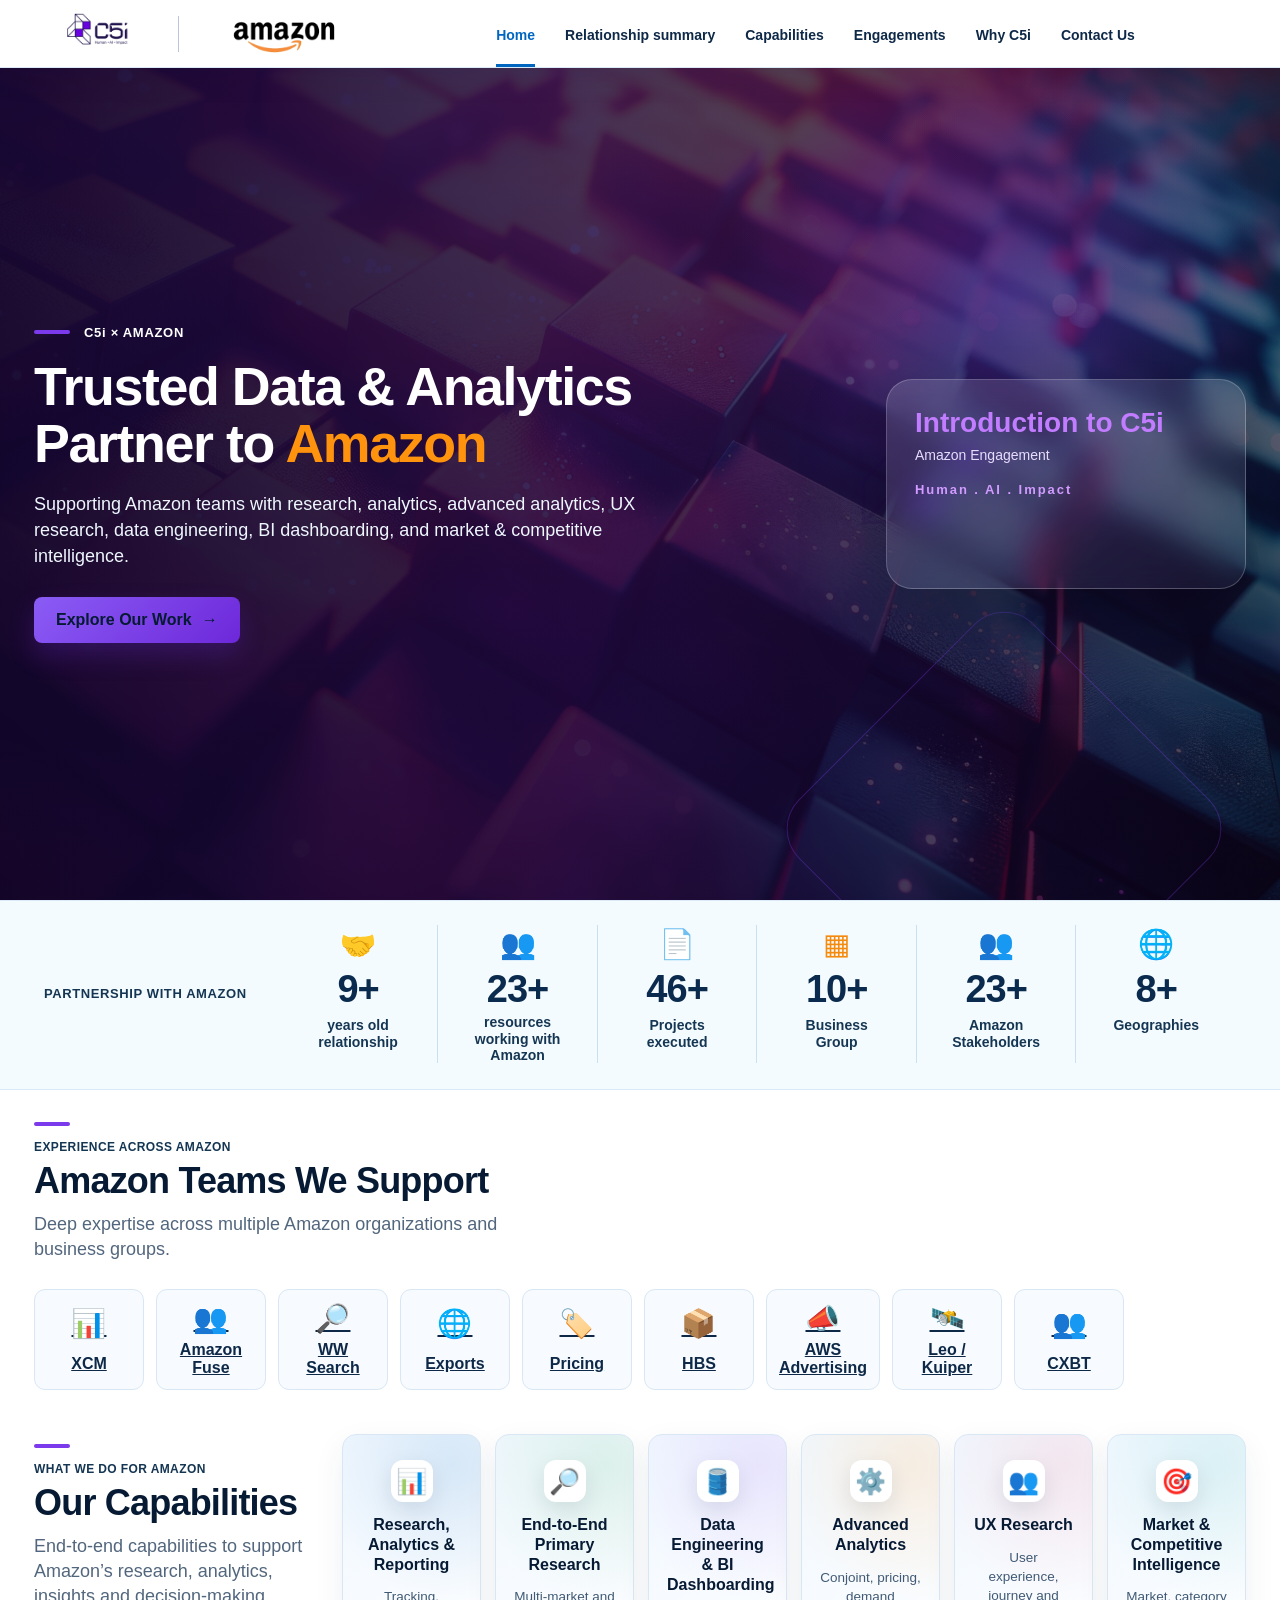
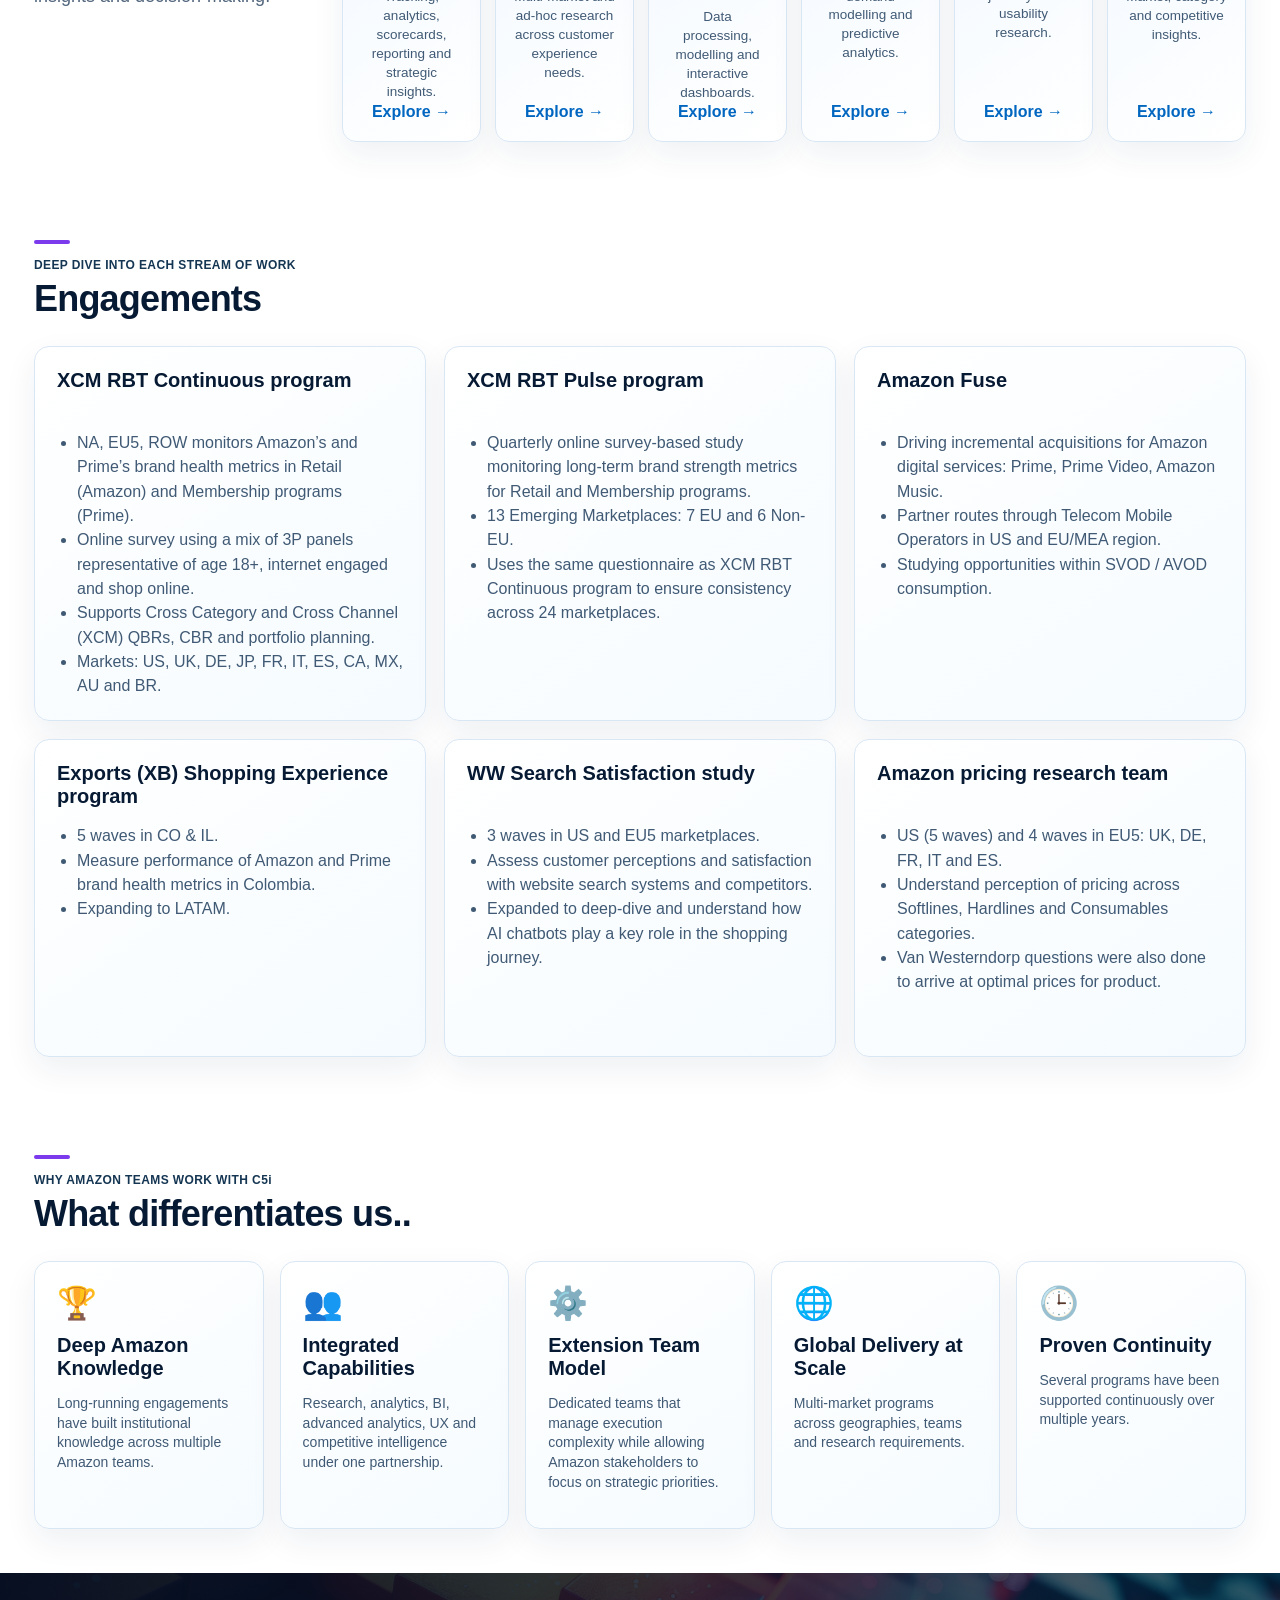
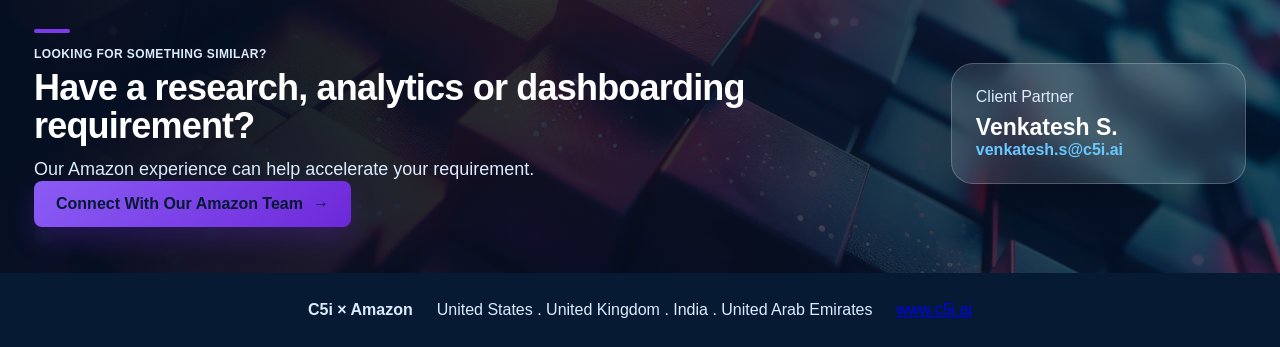
==== index.html @ ebe01a15 "Add files via upload" ====
<!DOCTYPE html>
<html lang="en">
<head>
  <meta charset="UTF-8" />
  <meta name="viewport" content="width=device-width, initial-scale=1.0" />
  <title>C5i × Amazon | Trusted Data & Analytics Partner</title>
  <link rel="stylesheet" href="styles.css" />
</head>
<body>
  <div class="topbar" id="topbar">
    <a class="brand" href="#home" aria-label="C5i Amazon Home">
      <span class="c5i-brand-mark"><img src="assets/c5i-logo-exact.png" alt="C5i" /></span>
      <span class="divider"></span>
      <span class="amazon-brand-mark"><img src="assets/amazon-logo-exact.png" alt="amazon" /></span>
    </a>
    <nav class="nav">
      <a href="#home">Home</a>
      <a href="#relationship">Relationship summary</a>
      <a href="#capabilities">Capabilities</a>
      <a href="#programs">Engagements</a>
      <a href="#differentiators">Why C5i</a>
      <a href="#cta">Contact Us</a>
    </nav>
  </div>

  <main>
    <section class="hero section" id="home">
      <div class="hero-bg"></div>
      <div class="hero-content reveal">
        <div class="eyebrow"><span></span>C5i × AMAZON</div>
        <h1>Trusted Data & Analytics Partner to <em>Amazon</em></h1>
        <p>Supporting Amazon teams with research, analytics, advanced analytics, UX research, data engineering, BI dashboarding, and market & competitive intelligence.</p>
        <div class="hero-actions">
          <a href="#relationship" class="primary-btn">Explore Our Work <b>→</b></a>
          
        </div>
      </div>
      <div class="hero-card reveal delay-1">
        <p>Human . AI . Impact</p>
        <h3>Introduction to C5i</h3>
        <small>Amazon Engagement</small>
      </div>
    </section>

    <section class="metric-strip" id="relationship">
      <div class="metric-label">
        <p>PARTNERSHIP WITH AMAZON</p>
      </div>
      <div class="metric-grid">
        <article><div class="icon">🤝</div><strong data-count="9">0</strong><span>years old relationship</span></article>
        <article><div class="icon">👥</div><strong data-count="30">0</strong><span>resources working with Amazon</span></article>
        <article><div class="icon">📄</div><strong data-count="50">0</strong><span>Projects executed</span></article>
        <article><div class="icon">▦</div><strong data-count="10">0</strong><span>Business Group</span></article>
        <article><div class="icon">👥</div><strong data-count="35">0</strong><span>Amazon Stakeholders</span></article>
        <article><div class="icon">🌐</div><strong data-count="8">0</strong><span>Geographies</span></article>
      </div>
    </section>

    <section class="section teams" id="teams">
      <div class="section-title reveal">
        <span class="small-line"></span>
        <p>EXPERIENCE ACROSS AMAZON</p>
        <h2>Amazon Teams We Support</h2>
        <h4>Deep expertise across multiple Amazon organizations and business groups.</h4>
      </div>
      <div class="team-grid" id="teamGrid"></div>
    </section>
<section class="section capabilities" id="capabilities">
      <div class="section-title reveal">
        <span class="small-line"></span>
        <p>WHAT WE DO FOR AMAZON</p>
        <h2>Our Capabilities</h2>
        <h4>End-to-end capabilities to support Amazon’s research, analytics, insights and decision-making.</h4>
      </div>
      <div class="capability-grid" id="capabilityGrid"></div>
    </section>
    <section class="section details" id="programs">
      <div class="section-title reveal">
        <span class="small-line"></span>
        <p>DEEP DIVE INTO EACH STREAM OF WORK</p>
        <h2>Engagements</h2>
      </div>
      <div class="programs-grid" id="programsGrid"></div>
    </section>
    <section class="section differentiators" id="differentiators">
      <div class="section-title reveal">
        <span class="small-line"></span>
        <p>WHY AMAZON TEAMS WORK WITH C5i</p>
        <h2>What differentiates us..</h2>
      </div>
      <div class="diff-grid" id="diffGrid"></div>
    </section>

    <section class="cta section" id="cta">
      <div class="cta-bg"></div>
      <div class="cta-content reveal">
        <span class="small-line"></span>
        <p>LOOKING FOR SOMETHING SIMILAR?</p>
        <h2>Have a research, analytics or dashboarding requirement?</h2>
        <h4>Our Amazon experience can help accelerate your requirement.</h4>
        <div class="hero-actions">
          <a class="primary-btn" href="mailto:venkatesh.s@c5i.ai">Connect With Our Amazon Team <b>→</b></a>
        </div>
      </div>
      <div class="partner-card reveal delay-1">
        <span>Client Partner</span>
        <strong>Venkatesh S.</strong>
        <a href="mailto:venkatesh.s@c5i.ai">venkatesh.s@c5i.ai</a>
      </div>
    </section>
  </main>

  <div class="modal cap-modal" id="capModal">
    <div class="modal-card cap-modal-card">
      <button class="modal-close" id="closeCapModal" aria-label="Close">×</button>
      <span class="cap-modal-eyebrow" id="capModalEyebrow"></span>
      <h3 id="capModalTitle"></h3>
      <p id="capModalText"></p>
      <div id="capModalBody"></div>
    </div>
  </div>

  <footer>
    <strong>C5i × Amazon</strong>
    <span>United States . United Kingdom . India . United Arab Emirates</span>
    <a href="https://www.c5i.ai">www.c5i.ai</a>
  </footer>

  <script src="app.js"></script>
</body>
</html>
---- styles.css ----
:root{
  --navy:#061a33;--navy2:#0b2a4e;--blue:#0066c0;--sky:#eaf6ff;--orange:#ff8a00;--orange2:#ffb84d;--teal:#0aa7a4;--green:#16a34a;--purple:#7c3aed;--red:#e11d48;--ink:#071a34;--muted:#52667d;--line:#d9e7f5;--card:#ffffff;--bg:#f6fbff;--shadow:0 18px 45px rgba(7,26,52,.12)
}
*{box-sizing:border-box}html{scroll-behavior:smooth}body{margin:0;font-family:Inter,Segoe UI,Roboto,Arial,sans-serif;color:var(--ink);background:linear-gradient(180deg,#fff 0,#f5fbff 58%,#fff 100%);overflow-x:hidden}.topbar{position:sticky;top:0;z-index:50;height:68px;display:flex;align-items:center;gap:22px;padding:0 44px;background:rgba(255,255,255,.95);backdrop-filter:blur(16px);border-bottom:1px solid #dbeaf7;box-shadow:0 10px 34px rgba(3,20,42,.06)}.brand{display:flex;align-items:center;gap:16px;text-decoration:none;color:var(--ink);min-width:270px}.c5i-brand-mark{height:46px;width:76px;display:flex;align-items:center;justify-content:center;position:relative}.c5i-brand-mark img{background:transparent;height:42px;width:42px;object-fit:contain;filter:drop-shadow(0 8px 14px rgba(105,0,224,.18))}.c5i-brand-mark:after{content:"C5i";font-weight:900;font-size:26px;letter-spacing:-1.5px;color:#6d00e8;margin-left:8px}.amazon-brand-mark{height:46px;width:142px;display:flex;align-items:center}.amazon-brand-mark img{background:transparent;height:46px;width:142px;object-fit:contain}.divider{height:34px;width:1px;background:#b8c7d8}.nav{display:flex;align-items:center;gap:30px;flex:1;justify-content:center}.nav a{font-size:14px;font-weight:700;text-decoration:none;color:#0e2948;padding:26px 0 21px;border-bottom:3px solid transparent;white-space:nowrap}.nav a:hover,.nav a.active{color:#0066c0;border-bottom-color:#0066c0}.search-button{height:40px;width:42px;border:1px solid #cbddeb;border-radius:8px;background:#fff;font-size:24px;color:#0e2948;cursor:pointer}.contact-button,.primary-btn{border:0;border-radius:8px;background:linear-gradient(135deg,#8b5cf6,#6d28d9);color:#061a33;text-decoration:none;font-weight:900;padding:14px 22px;box-shadow:0 12px 24px rgba(109,40,217,.25);display:inline-flex;align-items:center;gap:10px}.contact-button{color:#fff;padding:13px 19px}.secondary-btn{border:1px solid rgba(255,255,255,.66);border-radius:8px;color:#fff;background:rgba(3,18,37,.28);padding:14px 22px;font-weight:900;backdrop-filter:blur(12px);cursor:pointer}.section{position:relative;padding:44px 34px}.hero{min-height:calc(100vh - 68px);height:calc(100vh - 68px);display:grid;grid-template-columns:1.05fr .95fr;align-items:center;color:#fff;background:#160a3a;overflow:hidden}.hero-bg{position:absolute;inset:0;background:radial-gradient(circle at 78% 28%,rgba(124,58,237,.32),transparent 23%),linear-gradient(90deg,rgba(20,7,52,.96) 0,rgba(35,11,77,.84) 45%,rgba(15,4,38,.58) 100%),url('assets/data-cubes.jpeg') center/cover;transform:scale(1.02)}.cta-bg,.impact-bg{position:absolute;inset:0;background:linear-gradient(180deg,rgba(255,255,255,.88),rgba(230,246,255,.95)),url('assets/hero-glass.jpeg') center/cover}.hero-bg:after{content:"";position:absolute;inset:0;background:linear-gradient(180deg,transparent 0,rgba(0,0,0,.25) 100%)}
.hero:before{content:"";position:absolute;right:-40px;top:50%;transform:translateY(-50%);width:54vw;height:54vh;background:url('assets/c5i-logo-exact.png') center/contain no-repeat;opacity:.16;filter:drop-shadow(0 34px 80px rgba(109,0,232,.38));z-index:1;pointer-events:none}.hero:after{content:"";position:absolute;right:110px;bottom:-95px;width:330px;height:330px;border:1px solid rgba(143,64,255,.28);border-radius:42px;transform:rotate(45deg);z-index:1;pointer-events:none}
.hero-content{position:relative;z-index:2;max-width:780px}.eyebrow{display:flex;align-items:center;gap:14px;font-weight:900;font-size:13px;letter-spacing:.7px}.eyebrow span,.small-line{width:36px;height:4px;background:var(--purple);display:inline-block;border-radius:999px}.hero h1{font-size:47px;line-height:1.07;margin:18px 0 18px;max-width:760px;letter-spacing:-1.4px}.hero h1 em{font-style:normal;color:#ff930d}.hero p{font-size:18px;line-height:1.45;max-width:700px;margin:0 0 28px;color:#eef7ff}.hero-actions{display:flex;gap:16px;flex-wrap:wrap}.hero-card{position:relative;z-index:2;justify-self:end;width:min(510px,42vw);min-height:320px;border:1px solid rgba(255,255,255,.22);border-radius:26px;padding:38px;background:linear-gradient(145deg,rgba(255,255,255,.14),rgba(255,255,255,.045));box-shadow:0 28px 80px rgba(0,0,0,.35);backdrop-filter:blur(14px);display:flex;flex-direction:column;justify-content:flex-start}.hero-card p{color:#b37bff;font-weight:900;letter-spacing:.15em;margin:0 0 42px}.hero-card h3{font-size:42px;margin:0 0 14px;color:#b56cff}.hero-card small{font-size:20px;color:#eadfff}.metric-strip{display:grid;grid-template-columns:repeat(6,1fr);gap:0;background:#f4fbff;border-bottom:1px solid #dbeaf7;border-top:1px solid #dbeaf7;padding:20px 44px}.metric-strip article{display:grid;grid-template-columns:auto 1fr;align-items:center;gap:10px;padding:4px 28px;border-right:1px solid #c9dff2}.metric-strip article:last-child{border-right:0}.icon{font-size:29px;color:#f58a0c}.metric-strip strong{font-size:33px;line-height:1;font-weight:900;color:#0a2b4d}.metric-strip strong:after{content:"+"}.metric-strip span{font-size:14px;color:#153653;font-weight:700;display:block;line-height:1.25}.section-title{max-width:520px;margin-bottom:28px}.section-title p,.section-heading p,.cta-content p{font-weight:900;font-size:12px;letter-spacing:.4px;color:#153653;margin:10px 0 8px}.section-title h2,.section-heading h2,.cta h2{font-size:36px;line-height:1.05;margin:0 0 12px;letter-spacing:-.8px}.section-title h4,.section-heading h4,.cta h4{font-size:18px;font-weight:500;color:#52667d;margin:0;line-height:1.38}.capabilities{display:grid;grid-template-columns:280px 1fr;gap:28px;background:#fff}.capability-grid{display:grid;grid-template-columns:repeat(6,1fr);gap:14px}.cap-card{min-height:220px;border-radius:14px;padding:25px 18px;background:linear-gradient(145deg,#f1f8ff,#fff);border:1px solid #d9e7f5;box-shadow:0 12px 32px rgba(9,50,88,.07);transition:.25s;position:relative;overflow:hidden}.cap-card:before{content:"";position:absolute;inset:0;background:radial-gradient(circle at 80% 10%,var(--glow),transparent 46%);opacity:.7}.cap-card:hover{transform:translateY(-8px);box-shadow:var(--shadow)}.cap-card>*{position:relative}.cap-icon{height:42px;width:42px;border-radius:12px;display:grid;place-items:center;font-size:25px;margin:0 auto 13px;background:#fff;box-shadow:0 8px 22px rgba(6,26,51,.1)}.cap-card h3{font-size:16px;text-align:center;line-height:1.24;margin:0 0 12px}.cap-card p{font-size:13.5px;text-align:center;color:#405a75;line-height:1.4}.cap-card a{position:absolute;bottom:20px;left:0;right:0;text-align:center;color:#0066c0;text-decoration:none;font-weight:900}.section-heading{display:flex;justify-content:space-between;align-items:end;gap:22px;margin-bottom:20px}.text-link{background:transparent;border:0;color:#0066c0;font-weight:900;text-decoration:none;cursor:pointer}.engagement-section{background:linear-gradient(180deg,#f7fcff,#edf8ff)}.filters{display:grid;grid-template-columns:1.65fr repeat(5,1fr);gap:12px;margin-bottom:20px}.filters input,.filters select,.global-results input{height:49px;border:1px solid #cbddeb;background:#fff;border-radius:8px;padding:0 14px;font-weight:700;color:#153653;outline:none;min-width:0}.search-field{display:flex;align-items:center;background:#fff;border:1px solid #cbddeb;border-radius:8px;padding:0 12px}.search-field input{border:0;flex:1}.search-field span{font-size:24px;color:#0066c0}.engagement-grid{display:grid;grid-template-columns:repeat(5,1fr);gap:18px}.engagement-card{background:#fff;border:1px solid #dbeaf7;border-radius:14px;box-shadow:0 14px 30px rgba(8,45,86,.08);overflow:hidden;transition:.25s;display:flex;flex-direction:column;min-height:380px}.engagement-card:hover{transform:translateY(-8px);box-shadow:var(--shadow)}.card-image{height:112px;background:linear-gradient(135deg,#10355e,#0aa7a4);position:relative;overflow:hidden}.card-image:after{content:"";position:absolute;inset:0;background:radial-gradient(circle at 75% 30%,rgba(255,255,255,.42),transparent 20%),linear-gradient(135deg,transparent,rgba(0,0,0,.32))}.card-body{padding:18px;display:flex;flex-direction:column;flex:1}.tags{display:flex;flex-wrap:wrap;gap:8px;margin-bottom:9px}.tag{border-radius:999px;padding:5px 10px;font-size:12px;font-weight:900;background:#eaf6ff;color:#0066c0}.tag.green{background:#dcfce7;color:#16803a}.tag.pink{background:#fce7f3;color:#be185d}.tag.orange{background:#fff3df;color:#b45309}.engagement-card h3{font-size:19px;line-height:1.08;margin:0 0 8px}.engagement-card p{font-size:14px;color:#405a75;line-height:1.38;margin:0 0 14px}.card-stats{display:grid;grid-template-columns:1fr 1fr;gap:12px;margin-top:auto}.card-stats span{font-size:12px;color:#52667d}.card-stats strong{display:block;color:#0a2b4d;font-size:18px}.view-link{margin-top:14px;text-decoration:none;color:#0066c0;font-weight:900}.teams{background:#fff}.team-grid{display:grid;grid-template-columns:repeat(10,1fr);gap:12px}.team-tile{background:#f7fbff;border:1px solid #d9e7f5;border-radius:11px;min-height:92px;display:grid;place-items:center;text-align:center;font-weight:900;color:#0e2948;transition:.2s;padding:12px}.team-tile span{display:block;font-size:28px;color:#0066c0;margin-bottom:6px}.team-tile:hover{transform:translateY(-4px);box-shadow:0 15px 30px rgba(8,45,86,.1)}.impact{overflow:hidden;padding-top:0;padding-bottom:0;min-height:0}.impact-bg{position:absolute;inset:0;height:100%;background:linear-gradient(180deg,rgba(255,255,255,.88),rgba(230,246,255,.95)),url('assets/hero-glass.jpeg') center/cover}.impact-metrics{position:relative;display:grid;grid-template-columns:repeat(6,1fr);gap:14px}.impact-card{background:#fff;border:1px solid #d9e7f5;border-radius:12px;padding:22px 18px;display:grid;grid-template-columns:auto 1fr;gap:14px;align-items:center;box-shadow:0 14px 32px rgba(8,45,86,.08)}.impact-card .metric-icon{font-size:35px;color:#0066c0}.impact-card strong{font-size:31px;font-weight:900}.impact-card span{display:block;color:#52667d;font-size:13px;font-weight:700}.details,.earlier,.differentiators{background:#fff}.programs-grid{display:grid;grid-template-columns:repeat(3,1fr);gap:18px}.program-card,.earlier-card,.diff-card{background:linear-gradient(145deg,#fff,#f5fbff);border:1px solid #d9e7f5;border-radius:15px;padding:22px;box-shadow:0 12px 32px rgba(8,45,86,.07)}.program-card h3,.earlier-card h3,.diff-card h3{margin:0 0 8px;font-size:20px}.program-card ul,.earlier-card ul{padding-left:20px;color:#405a75;line-height:1.45;margin:12px 0 0}.earlier-grid{display:grid;grid-template-columns:repeat(5,1fr);gap:16px}.earlier-card .cost{display:inline-block;background:#fff3df;color:#b45309;font-weight:900;border-radius:999px;padding:5px 10px;margin-top:8px}.diff-grid{display:grid;grid-template-columns:repeat(5,1fr);gap:16px}.diff-card{min-height:160px}.diff-card .dicon{font-size:32px;color:#ff8a00;margin-bottom:12px}.diff-card p{color:#405a75;font-size:14px;line-height:1.4}.cta{min-height:300px;color:#fff;display:flex;justify-content:space-between;align-items:center;gap:30px;overflow:hidden}.cta-bg{background:linear-gradient(90deg,rgba(3,15,34,.98),rgba(3,15,34,.65)),url('assets/data-cubes.jpeg') center/cover}.cta-content,.partner-card{position:relative;z-index:2}.cta-content p,.cta-content h4{color:#dcecff}.partner-card{width:310px;padding:24px;border:1px solid rgba(255,255,255,.22);border-radius:22px;background:rgba(255,255,255,.11);backdrop-filter:blur(16px);box-shadow:0 22px 50px rgba(0,0,0,.24)}.partner-card span{display:block;color:#dcecff;margin-bottom:8px}.partner-card strong{display:block;font-size:23px}.partner-card a{color:#69c8ff;text-decoration:none;font-weight:800}footer{height:auto;padding:28px 44px;background:#061a33;color:#dcecff;display:flex;gap:24px;justify-content:center;align-items:center;flex-wrap:wrap}.modal{position:fixed;inset:0;z-index:100;display:none;place-items:center;background:rgba(3,15,34,.55);backdrop-filter:blur(7px)}.modal.open{display:grid}.modal-card{width:min(850px,92vw);max-height:82vh;overflow:auto;background:#fff;border-radius:22px;padding:30px;box-shadow:0 35px 100px rgba(0,0,0,.28);position:relative}.modal-close{position:absolute;right:18px;top:14px;border:0;background:#eef6ff;border-radius:50%;font-size:24px;width:38px;height:38px;cursor:pointer}.modal-card h3{font-size:31px;margin:0 0 6px}.modal-card p{color:#52667d}.modal-card input{width:100%;height:52px;border:1px solid #cbddeb;border-radius:10px;padding:0 16px;font-weight:700}.global-results{display:grid;gap:12px;margin-top:18px}.result{border:1px solid #d9e7f5;border-radius:12px;padding:15px;background:#f8fcff}.result h4{margin:0 0 5px}.result p{margin:0;font-size:14px}.reveal{opacity:0;transform:translateY(18px);transition:opacity .7s ease,transform .7s ease}.reveal.show{opacity:1;transform:none}.delay-1{transition-delay:.12s}@media(max-width:1200px){.capability-grid,.engagement-grid{grid-template-columns:repeat(3,1fr)}.metric-strip,.impact-metrics{grid-template-columns:repeat(3,1fr)}.team-grid{grid-template-columns:repeat(5,1fr)}.earlier-grid,.diff-grid{grid-template-columns:repeat(2,1fr)}.filters{grid-template-columns:1fr 1fr}.nav{display:none}.hero{grid-template-columns:1fr}.hero-card{justify-self:start;margin-top:20px}.capabilities{grid-template-columns:1fr}.programs-grid{grid-template-columns:1fr 1fr}}@media(max-width:720px){.topbar{padding:0 16px}.brand{min-width:auto}.amazon-brand-mark,.divider,.search-button{display:none}.section{padding:38px 18px}.hero h1{font-size:37px}.metric-strip,.impact-metrics,.capability-grid,.engagement-grid,.team-grid,.earlier-grid,.diff-grid,.programs-grid,.filters{grid-template-columns:1fr}.metric-strip{padding:16px}.metric-strip article{border-right:0;border-bottom:1px solid #c9dff2}.cta{display:block}.partner-card{width:100%;margin-top:24px}}


/* === Alignment and image polish updates requested === */
.metric-strip{
  align-items:stretch;
  padding:24px 44px 26px;
}
.metric-strip article{
  min-height:138px;
  display:grid;
  grid-template-columns:1fr;
  grid-template-rows:38px 48px 48px;
  justify-items:center;
  align-items:center;
  gap:2px;
  padding:0 28px;
  text-align:center;
}
.metric-strip .icon{
  height:38px;
  width:38px;
  display:grid;
  place-items:center;
  line-height:1;
  margin:0 auto;
}
.metric-strip strong{
  height:48px;
  display:flex;
  align-items:center;
  justify-content:center;
  line-height:1;
  font-size:38px;
  letter-spacing:-1px;
}
.metric-strip span{
  min-height:44px;
  max-width:150px;
  display:flex;
  align-items:flex-start;
  justify-content:center;
  text-align:center;
  line-height:1.18;
  margin:0 auto;
}
.engagement-grid{
  align-items:stretch;
}
.engagement-card{
  min-height:500px;
  height:100%;
}
.card-image{
  height:140px;
  flex:0 0 140px;
  border-bottom:1px solid #dbeaf7;
  background-color:#eef7ff;
}
.card-image:before{
  content:"";
  position:absolute;
  inset:0;
  background:linear-gradient(180deg,rgba(255,255,255,.04),rgba(6,26,52,.22));
  z-index:1;
}
.card-image:after{
  z-index:2;
  opacity:.65;
}
.card-body{
  display:grid;
  grid-template-rows:auto minmax(58px,auto) minmax(116px,1fr) auto auto;
  gap:0;
  padding:18px 20px 20px;
}
.tags{
  min-height:34px;
  align-content:start;
}
.engagement-card h3{
  min-height:66px;
  display:flex;
  align-items:flex-start;
  margin-bottom:8px;
}
.engagement-card p{
  min-height:112px;
  margin:0 0 10px;
  line-height:1.34;
}
.card-stats{
  min-height:58px;
  align-items:start;
  margin-top:4px;
}
.view-link{
  margin-top:10px;
  align-self:end;
}
.earlier-grid{
  align-items:stretch;
}
.earlier-card{
  min-height:430px;
  display:grid;
  grid-template-rows:minmax(112px,auto) auto 1fr;
  align-content:start;
  padding:26px 28px;
}
.earlier-card h3{
  min-height:112px;
  display:flex;
  align-items:flex-start;
  margin:0;
  line-height:1.22;
  font-size:25px;
}
.earlier-card .cost{
  justify-self:start;
  margin:4px 0 14px;
}
.earlier-card ul{
  margin:0;
  padding-left:22px;
  line-height:1.52;
  font-size:18px;
}
.earlier-card li{margin-bottom:10px;}
.program-card{
  min-height:318px;
}
.program-card h3{min-height:50px;}
.program-card ul{line-height:1.52;}
.cap-modal .modal-card.cap-modal-card{width:min(480px,90vw);max-height:78vh;padding:30px 32px;text-align:left;}
.cap-modal-eyebrow{display:block;font-weight:900;font-size:11px;letter-spacing:.5px;color:#0066c0;margin-bottom:8px;}
.cap-modal-card h3{font-size:24px;margin:0 0 8px;}
.cap-modal-card>p{color:#52667d;margin:0 0 18px;font-size:14px;line-height:1.45;}
.cap-engagement{padding-top:16px;margin-top:16px;border-top:1px solid #e7f0f8;}
.cap-engagement:first-child{padding-top:0;margin-top:0;border-top:0;}
.cap-engagement h4{margin:0 0 8px;font-size:16px;color:#0a2b4d;}
.cap-engagement ul{padding-left:20px;margin:0 0 12px;color:#405a75;line-height:1.5;font-size:13.5px;}
.cap-engagement .scale-output{border-top:1px dashed #d9e7f5;padding-top:10px;}
.cap-engagement .scale-output h5{margin:0 0 6px;font-size:11px;font-weight:900;letter-spacing:.4px;color:#153653;}
.cap-engagement .scale-output ul{font-size:12.5px;margin:0;}
.cap-empty{color:#52667d;font-size:14px;margin:0;}
@media(max-width:1200px){
  .metric-strip article{padding:0 16px;}
  .engagement-card{min-height:470px;}
  .earlier-card{min-height:410px;}
}
@media(max-width:900px){
  .metric-strip{grid-template-columns:repeat(2,1fr);}
  .metric-strip article{border-right:0;border-bottom:1px solid #c9dff2;}
  .engagement-card,.earlier-card{min-height:auto;}
  .engagement-card h3,.engagement-card p,.earlier-card h3{min-height:auto;}
}


/* Contextual engagement artwork refresh */
.card-image{
  height:152px;
  flex:0 0 152px;
  background-size:cover !important;
  background-position:center !important;
  background-repeat:no-repeat !important;
}
.card-image:before{opacity:.22;}
.card-image:after{opacity:.18;}
.engagement-card:hover .card-image{filter:saturate(1.05) contrast(1.03);}

/* Exact requested branding / hero polish */
.c5i-brand-mark{width:82px;height:48px;overflow:visible}.c5i-brand-mark img{background:transparent;height:44px;width:126px;object-fit:contain;filter:none}.c5i-brand-mark:after{display:none}.amazon-brand-mark{height:48px;width:146px}.amazon-brand-mark img{background:transparent;height:48px;width:146px;object-fit:contain}.divider{height:36px}.hero-content{max-width:780px}.hero h1{font-size:clamp(42px,4.2vw,68px)}

/* Final branding adjustments */
.hero:before{content:"";position:absolute;right:-5vw;top:50%;transform:translateY(-50%);width:min(48vw,760px);height:min(58vh,560px);background:url("assets/c5i-human-ai-impact.png") center/contain no-repeat;opacity:.18;filter:drop-shadow(0 34px 80px rgba(109,0,232,.30));z-index:1;pointer-events:none}
.c5i-brand-mark{width:118px;height:58px}.c5i-brand-mark img{background:transparent;height:56px;width:118px;object-fit:contain}.amazon-brand-mark{width:178px;height:58px}.amazon-brand-mark img{background:transparent;height:58px;width:178px;object-fit:contain}.hero-card{width:min(360px,32vw);min-height:210px;padding:28px}.hero-card p{color:#d19bff;font-size:13px;margin:18px 0 0;order:3}.hero-card h3{font-size:28px;line-height:1.1;color:#c27cff;margin:0 0 8px}.hero-card small{font-size:14px;color:#e8dcff}
@media(max-width:720px){.c5i-brand-mark{width:95px}.c5i-brand-mark img{background:transparent;width:95px;height:48px}.amazon-brand-mark{width:130px}.amazon-brand-mark img{background:transparent;width:130px;height:48px}.hero-card{width:100%;min-height:180px;padding:24px}.hero-card h3{font-size:24px}}

/* Remove only the unwanted white gap below the Amazon Teams row. */
.teams{padding-bottom:0!important}

/* Partnership with Amazon label beside the metric strip, and tighter gap above Amazon Teams We Support */
.metric-strip{
  display:flex;
  align-items:center;
  gap:32px;
}
.metric-label{
  display:flex;
  align-items:center;
  min-width:150px;
  flex:0 0 auto;
}
.metric-label p{
  margin:0;
  font-weight:900;
  font-size:13px;
  letter-spacing:.6px;
  color:#153653;
  line-height:1.3;
}
.metric-grid{
  display:grid;
  grid-template-columns:repeat(6,1fr);
  gap:0;
  flex:1;
  min-width:0;
}
@media(max-width:900px){
  .metric-strip{flex-direction:column;align-items:flex-start;gap:16px;}
  .metric-label{flex-direction:row;align-items:center;min-width:auto;}
  .metric-grid{grid-template-columns:repeat(2,1fr);width:100%;}
}
#teams{padding-top:22px!important}
#home,#relationship,#teams,#capabilities,#programs,#differentiators,#cta{scroll-margin-top:84px}
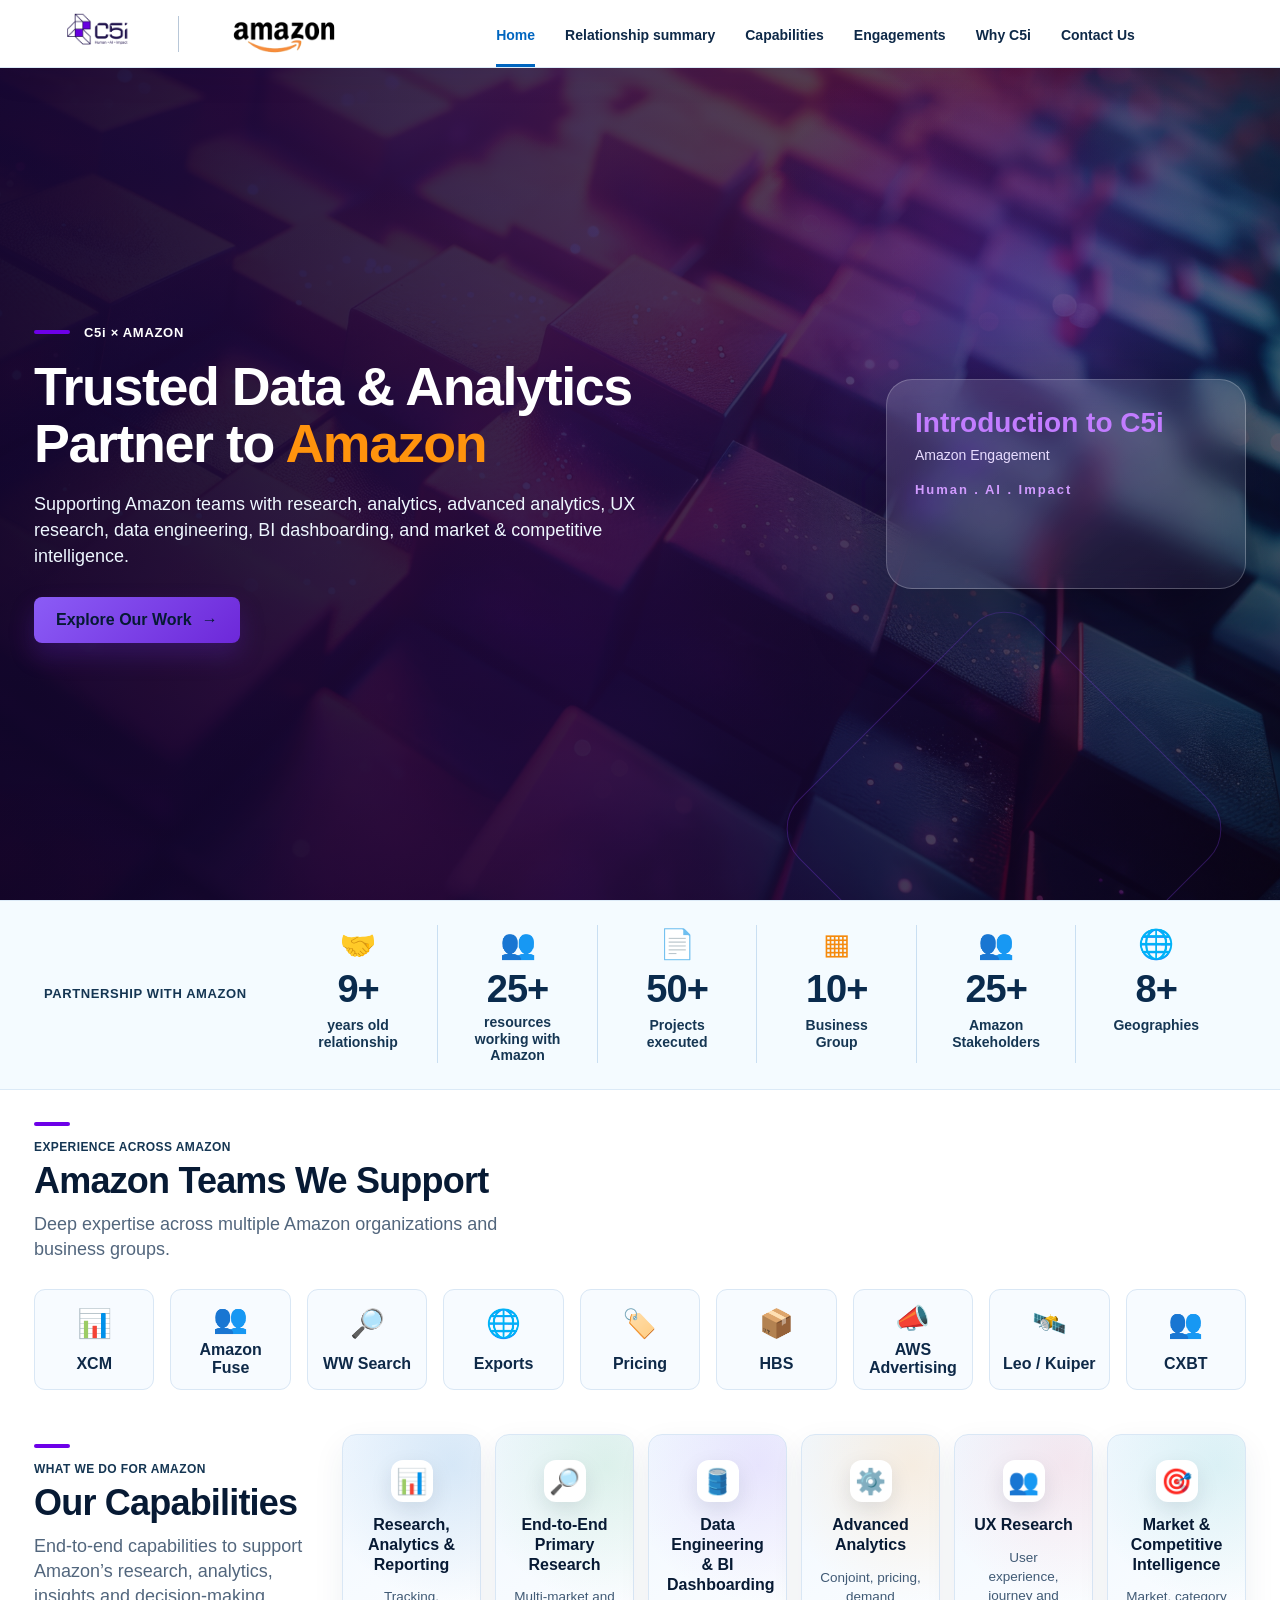
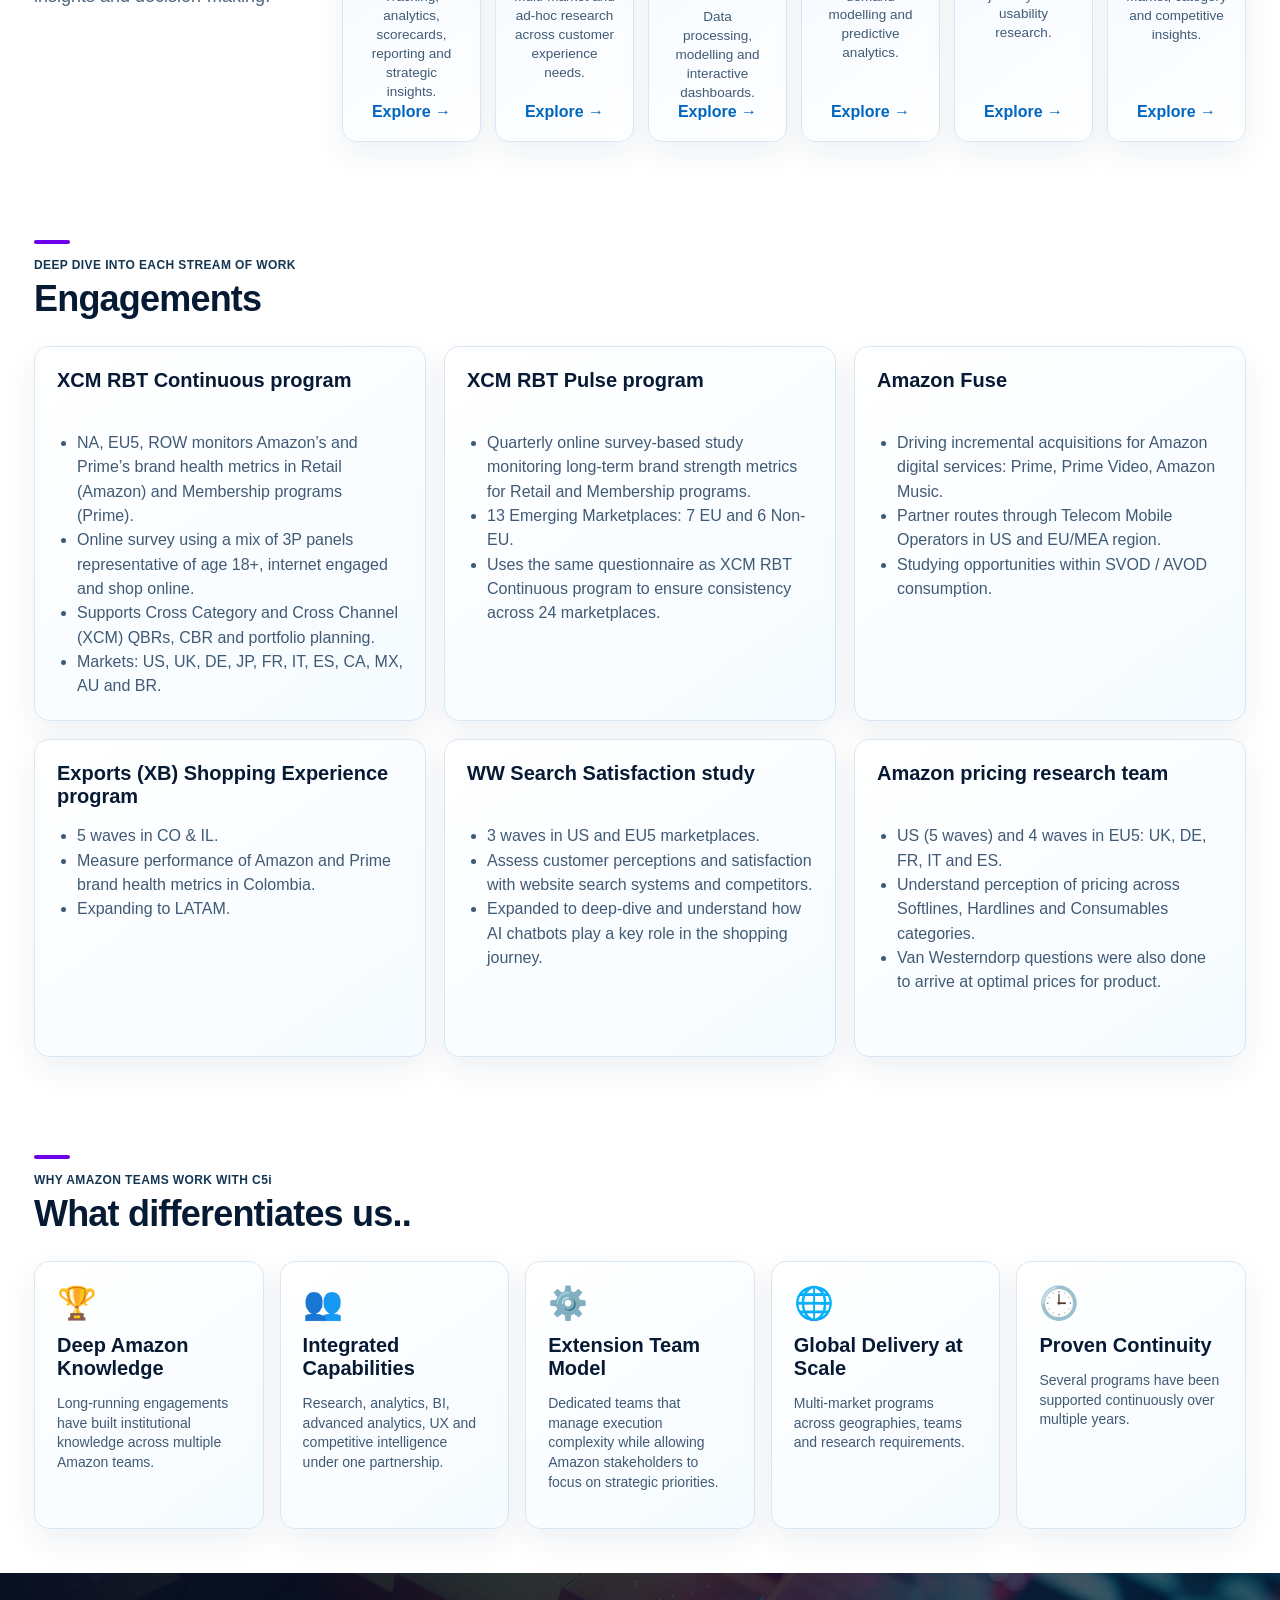
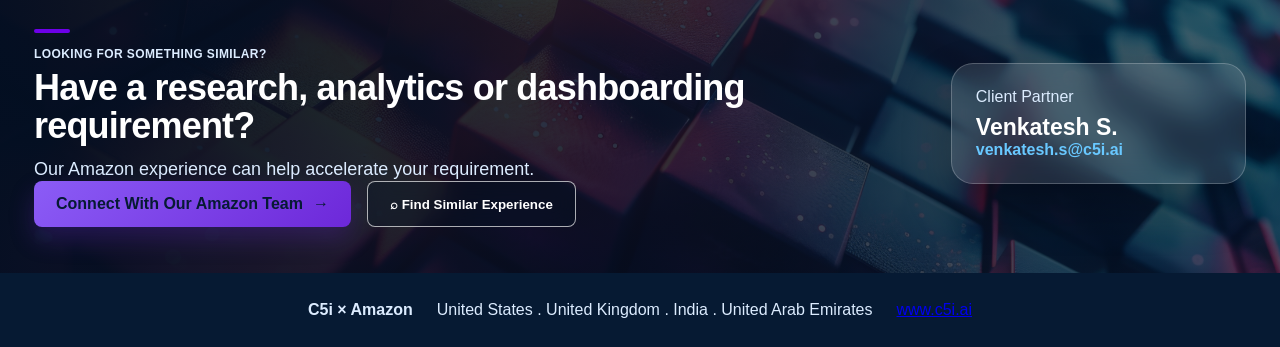
==== commit 01475f41: "Add files via upload" ====
--- a/index.html
+++ b/index.html
@@ -100,6 +100,7 @@
         <h4>Our Amazon experience can help accelerate your requirement.</h4>
         <div class="hero-actions">
           <a class="primary-btn" href="mailto:venkatesh.s@c5i.ai">Connect With Our Amazon Team <b>→</b></a>
+          <button class="secondary-btn" id="findSimilar">⌕ Find Similar Experience</button>
         </div>
       </div>
       <div class="partner-card reveal delay-1">
--- a/styles.css
+++ b/styles.css
@@ -3,7 +3,7 @@
 }
 *{box-sizing:border-box}html{scroll-behavior:smooth}body{margin:0;font-family:Inter,Segoe UI,Roboto,Arial,sans-serif;color:var(--ink);background:linear-gradient(180deg,#fff 0,#f5fbff 58%,#fff 100%);overflow-x:hidden}.topbar{position:sticky;top:0;z-index:50;height:68px;display:flex;align-items:center;gap:22px;padding:0 44px;background:rgba(255,255,255,.95);backdrop-filter:blur(16px);border-bottom:1px solid #dbeaf7;box-shadow:0 10px 34px rgba(3,20,42,.06)}.brand{display:flex;align-items:center;gap:16px;text-decoration:none;color:var(--ink);min-width:270px}.c5i-brand-mark{height:46px;width:76px;display:flex;align-items:center;justify-content:center;position:relative}.c5i-brand-mark img{background:transparent;height:42px;width:42px;object-fit:contain;filter:drop-shadow(0 8px 14px rgba(105,0,224,.18))}.c5i-brand-mark:after{content:"C5i";font-weight:900;font-size:26px;letter-spacing:-1.5px;color:#6d00e8;margin-left:8px}.amazon-brand-mark{height:46px;width:142px;display:flex;align-items:center}.amazon-brand-mark img{background:transparent;height:46px;width:142px;object-fit:contain}.divider{height:34px;width:1px;background:#b8c7d8}.nav{display:flex;align-items:center;gap:30px;flex:1;justify-content:center}.nav a{font-size:14px;font-weight:700;text-decoration:none;color:#0e2948;padding:26px 0 21px;border-bottom:3px solid transparent;white-space:nowrap}.nav a:hover,.nav a.active{color:#0066c0;border-bottom-color:#0066c0}.search-button{height:40px;width:42px;border:1px solid #cbddeb;border-radius:8px;background:#fff;font-size:24px;color:#0e2948;cursor:pointer}.contact-button,.primary-btn{border:0;border-radius:8px;background:linear-gradient(135deg,#8b5cf6,#6d28d9);color:#061a33;text-decoration:none;font-weight:900;padding:14px 22px;box-shadow:0 12px 24px rgba(109,40,217,.25);display:inline-flex;align-items:center;gap:10px}.contact-button{color:#fff;padding:13px 19px}.secondary-btn{border:1px solid rgba(255,255,255,.66);border-radius:8px;color:#fff;background:rgba(3,18,37,.28);padding:14px 22px;font-weight:900;backdrop-filter:blur(12px);cursor:pointer}.section{position:relative;padding:44px 34px}.hero{min-height:calc(100vh - 68px);height:calc(100vh - 68px);display:grid;grid-template-columns:1.05fr .95fr;align-items:center;color:#fff;background:#160a3a;overflow:hidden}.hero-bg{position:absolute;inset:0;background:radial-gradient(circle at 78% 28%,rgba(124,58,237,.32),transparent 23%),linear-gradient(90deg,rgba(20,7,52,.96) 0,rgba(35,11,77,.84) 45%,rgba(15,4,38,.58) 100%),url('assets/data-cubes.jpeg') center/cover;transform:scale(1.02)}.cta-bg,.impact-bg{position:absolute;inset:0;background:linear-gradient(180deg,rgba(255,255,255,.88),rgba(230,246,255,.95)),url('assets/hero-glass.jpeg') center/cover}.hero-bg:after{content:"";position:absolute;inset:0;background:linear-gradient(180deg,transparent 0,rgba(0,0,0,.25) 100%)}
 .hero:before{content:"";position:absolute;right:-40px;top:50%;transform:translateY(-50%);width:54vw;height:54vh;background:url('assets/c5i-logo-exact.png') center/contain no-repeat;opacity:.16;filter:drop-shadow(0 34px 80px rgba(109,0,232,.38));z-index:1;pointer-events:none}.hero:after{content:"";position:absolute;right:110px;bottom:-95px;width:330px;height:330px;border:1px solid rgba(143,64,255,.28);border-radius:42px;transform:rotate(45deg);z-index:1;pointer-events:none}
-.hero-content{position:relative;z-index:2;max-width:780px}.eyebrow{display:flex;align-items:center;gap:14px;font-weight:900;font-size:13px;letter-spacing:.7px}.eyebrow span,.small-line{width:36px;height:4px;background:var(--purple);display:inline-block;border-radius:999px}.hero h1{font-size:47px;line-height:1.07;margin:18px 0 18px;max-width:760px;letter-spacing:-1.4px}.hero h1 em{font-style:normal;color:#ff930d}.hero p{font-size:18px;line-height:1.45;max-width:700px;margin:0 0 28px;color:#eef7ff}.hero-actions{display:flex;gap:16px;flex-wrap:wrap}.hero-card{position:relative;z-index:2;justify-self:end;width:min(510px,42vw);min-height:320px;border:1px solid rgba(255,255,255,.22);border-radius:26px;padding:38px;background:linear-gradient(145deg,rgba(255,255,255,.14),rgba(255,255,255,.045));box-shadow:0 28px 80px rgba(0,0,0,.35);backdrop-filter:blur(14px);display:flex;flex-direction:column;justify-content:flex-start}.hero-card p{color:#b37bff;font-weight:900;letter-spacing:.15em;margin:0 0 42px}.hero-card h3{font-size:42px;margin:0 0 14px;color:#b56cff}.hero-card small{font-size:20px;color:#eadfff}.metric-strip{display:grid;grid-template-columns:repeat(6,1fr);gap:0;background:#f4fbff;border-bottom:1px solid #dbeaf7;border-top:1px solid #dbeaf7;padding:20px 44px}.metric-strip article{display:grid;grid-template-columns:auto 1fr;align-items:center;gap:10px;padding:4px 28px;border-right:1px solid #c9dff2}.metric-strip article:last-child{border-right:0}.icon{font-size:29px;color:#f58a0c}.metric-strip strong{font-size:33px;line-height:1;font-weight:900;color:#0a2b4d}.metric-strip strong:after{content:"+"}.metric-strip span{font-size:14px;color:#153653;font-weight:700;display:block;line-height:1.25}.section-title{max-width:520px;margin-bottom:28px}.section-title p,.section-heading p,.cta-content p{font-weight:900;font-size:12px;letter-spacing:.4px;color:#153653;margin:10px 0 8px}.section-title h2,.section-heading h2,.cta h2{font-size:36px;line-height:1.05;margin:0 0 12px;letter-spacing:-.8px}.section-title h4,.section-heading h4,.cta h4{font-size:18px;font-weight:500;color:#52667d;margin:0;line-height:1.38}.capabilities{display:grid;grid-template-columns:280px 1fr;gap:28px;background:#fff}.capability-grid{display:grid;grid-template-columns:repeat(6,1fr);gap:14px}.cap-card{min-height:220px;border-radius:14px;padding:25px 18px;background:linear-gradient(145deg,#f1f8ff,#fff);border:1px solid #d9e7f5;box-shadow:0 12px 32px rgba(9,50,88,.07);transition:.25s;position:relative;overflow:hidden}.cap-card:before{content:"";position:absolute;inset:0;background:radial-gradient(circle at 80% 10%,var(--glow),transparent 46%);opacity:.7}.cap-card:hover{transform:translateY(-8px);box-shadow:var(--shadow)}.cap-card>*{position:relative}.cap-icon{height:42px;width:42px;border-radius:12px;display:grid;place-items:center;font-size:25px;margin:0 auto 13px;background:#fff;box-shadow:0 8px 22px rgba(6,26,51,.1)}.cap-card h3{font-size:16px;text-align:center;line-height:1.24;margin:0 0 12px}.cap-card p{font-size:13.5px;text-align:center;color:#405a75;line-height:1.4}.cap-card a{position:absolute;bottom:20px;left:0;right:0;text-align:center;color:#0066c0;text-decoration:none;font-weight:900}.section-heading{display:flex;justify-content:space-between;align-items:end;gap:22px;margin-bottom:20px}.text-link{background:transparent;border:0;color:#0066c0;font-weight:900;text-decoration:none;cursor:pointer}.engagement-section{background:linear-gradient(180deg,#f7fcff,#edf8ff)}.filters{display:grid;grid-template-columns:1.65fr repeat(5,1fr);gap:12px;margin-bottom:20px}.filters input,.filters select,.global-results input{height:49px;border:1px solid #cbddeb;background:#fff;border-radius:8px;padding:0 14px;font-weight:700;color:#153653;outline:none;min-width:0}.search-field{display:flex;align-items:center;background:#fff;border:1px solid #cbddeb;border-radius:8px;padding:0 12px}.search-field input{border:0;flex:1}.search-field span{font-size:24px;color:#0066c0}.engagement-grid{display:grid;grid-template-columns:repeat(5,1fr);gap:18px}.engagement-card{background:#fff;border:1px solid #dbeaf7;border-radius:14px;box-shadow:0 14px 30px rgba(8,45,86,.08);overflow:hidden;transition:.25s;display:flex;flex-direction:column;min-height:380px}.engagement-card:hover{transform:translateY(-8px);box-shadow:var(--shadow)}.card-image{height:112px;background:linear-gradient(135deg,#10355e,#0aa7a4);position:relative;overflow:hidden}.card-image:after{content:"";position:absolute;inset:0;background:radial-gradient(circle at 75% 30%,rgba(255,255,255,.42),transparent 20%),linear-gradient(135deg,transparent,rgba(0,0,0,.32))}.card-body{padding:18px;display:flex;flex-direction:column;flex:1}.tags{display:flex;flex-wrap:wrap;gap:8px;margin-bottom:9px}.tag{border-radius:999px;padding:5px 10px;font-size:12px;font-weight:900;background:#eaf6ff;color:#0066c0}.tag.green{background:#dcfce7;color:#16803a}.tag.pink{background:#fce7f3;color:#be185d}.tag.orange{background:#fff3df;color:#b45309}.engagement-card h3{font-size:19px;line-height:1.08;margin:0 0 8px}.engagement-card p{font-size:14px;color:#405a75;line-height:1.38;margin:0 0 14px}.card-stats{display:grid;grid-template-columns:1fr 1fr;gap:12px;margin-top:auto}.card-stats span{font-size:12px;color:#52667d}.card-stats strong{display:block;color:#0a2b4d;font-size:18px}.view-link{margin-top:14px;text-decoration:none;color:#0066c0;font-weight:900}.teams{background:#fff}.team-grid{display:grid;grid-template-columns:repeat(10,1fr);gap:12px}.team-tile{background:#f7fbff;border:1px solid #d9e7f5;border-radius:11px;min-height:92px;display:grid;place-items:center;text-align:center;font-weight:900;color:#0e2948;transition:.2s;padding:12px}.team-tile span{display:block;font-size:28px;color:#0066c0;margin-bottom:6px}.team-tile:hover{transform:translateY(-4px);box-shadow:0 15px 30px rgba(8,45,86,.1)}.impact{overflow:hidden;padding-top:0;padding-bottom:0;min-height:0}.impact-bg{position:absolute;inset:0;height:100%;background:linear-gradient(180deg,rgba(255,255,255,.88),rgba(230,246,255,.95)),url('assets/hero-glass.jpeg') center/cover}.impact-metrics{position:relative;display:grid;grid-template-columns:repeat(6,1fr);gap:14px}.impact-card{background:#fff;border:1px solid #d9e7f5;border-radius:12px;padding:22px 18px;display:grid;grid-template-columns:auto 1fr;gap:14px;align-items:center;box-shadow:0 14px 32px rgba(8,45,86,.08)}.impact-card .metric-icon{font-size:35px;color:#0066c0}.impact-card strong{font-size:31px;font-weight:900}.impact-card span{display:block;color:#52667d;font-size:13px;font-weight:700}.details,.earlier,.differentiators{background:#fff}.programs-grid{display:grid;grid-template-columns:repeat(3,1fr);gap:18px}.program-card,.earlier-card,.diff-card{background:linear-gradient(145deg,#fff,#f5fbff);border:1px solid #d9e7f5;border-radius:15px;padding:22px;box-shadow:0 12px 32px rgba(8,45,86,.07)}.program-card h3,.earlier-card h3,.diff-card h3{margin:0 0 8px;font-size:20px}.program-card ul,.earlier-card ul{padding-left:20px;color:#405a75;line-height:1.45;margin:12px 0 0}.earlier-grid{display:grid;grid-template-columns:repeat(5,1fr);gap:16px}.earlier-card .cost{display:inline-block;background:#fff3df;color:#b45309;font-weight:900;border-radius:999px;padding:5px 10px;margin-top:8px}.diff-grid{display:grid;grid-template-columns:repeat(5,1fr);gap:16px}.diff-card{min-height:160px}.diff-card .dicon{font-size:32px;color:#ff8a00;margin-bottom:12px}.diff-card p{color:#405a75;font-size:14px;line-height:1.4}.cta{min-height:300px;color:#fff;display:flex;justify-content:space-between;align-items:center;gap:30px;overflow:hidden}.cta-bg{background:linear-gradient(90deg,rgba(3,15,34,.98),rgba(3,15,34,.65)),url('assets/data-cubes.jpeg') center/cover}.cta-content,.partner-card{position:relative;z-index:2}.cta-content p,.cta-content h4{color:#dcecff}.partner-card{width:310px;padding:24px;border:1px solid rgba(255,255,255,.22);border-radius:22px;background:rgba(255,255,255,.11);backdrop-filter:blur(16px);box-shadow:0 22px 50px rgba(0,0,0,.24)}.partner-card span{display:block;color:#dcecff;margin-bottom:8px}.partner-card strong{display:block;font-size:23px}.partner-card a{color:#69c8ff;text-decoration:none;font-weight:800}footer{height:auto;padding:28px 44px;background:#061a33;color:#dcecff;display:flex;gap:24px;justify-content:center;align-items:center;flex-wrap:wrap}.modal{position:fixed;inset:0;z-index:100;display:none;place-items:center;background:rgba(3,15,34,.55);backdrop-filter:blur(7px)}.modal.open{display:grid}.modal-card{width:min(850px,92vw);max-height:82vh;overflow:auto;background:#fff;border-radius:22px;padding:30px;box-shadow:0 35px 100px rgba(0,0,0,.28);position:relative}.modal-close{position:absolute;right:18px;top:14px;border:0;background:#eef6ff;border-radius:50%;font-size:24px;width:38px;height:38px;cursor:pointer}.modal-card h3{font-size:31px;margin:0 0 6px}.modal-card p{color:#52667d}.modal-card input{width:100%;height:52px;border:1px solid #cbddeb;border-radius:10px;padding:0 16px;font-weight:700}.global-results{display:grid;gap:12px;margin-top:18px}.result{border:1px solid #d9e7f5;border-radius:12px;padding:15px;background:#f8fcff}.result h4{margin:0 0 5px}.result p{margin:0;font-size:14px}.reveal{opacity:0;transform:translateY(18px);transition:opacity .7s ease,transform .7s ease}.reveal.show{opacity:1;transform:none}.delay-1{transition-delay:.12s}@media(max-width:1200px){.capability-grid,.engagement-grid{grid-template-columns:repeat(3,1fr)}.metric-strip,.impact-metrics{grid-template-columns:repeat(3,1fr)}.team-grid{grid-template-columns:repeat(5,1fr)}.earlier-grid,.diff-grid{grid-template-columns:repeat(2,1fr)}.filters{grid-template-columns:1fr 1fr}.nav{display:none}.hero{grid-template-columns:1fr}.hero-card{justify-self:start;margin-top:20px}.capabilities{grid-template-columns:1fr}.programs-grid{grid-template-columns:1fr 1fr}}@media(max-width:720px){.topbar{padding:0 16px}.brand{min-width:auto}.amazon-brand-mark,.divider,.search-button{display:none}.section{padding:38px 18px}.hero h1{font-size:37px}.metric-strip,.impact-metrics,.capability-grid,.engagement-grid,.team-grid,.earlier-grid,.diff-grid,.programs-grid,.filters{grid-template-columns:1fr}.metric-strip{padding:16px}.metric-strip article{border-right:0;border-bottom:1px solid #c9dff2}.cta{display:block}.partner-card{width:100%;margin-top:24px}}
+.hero-content{position:relative;z-index:2;max-width:780px}.eyebrow{display:flex;align-items:center;gap:14px;font-weight:900;font-size:13px;letter-spacing:.7px}.eyebrow span,.small-line{width:36px;height:4px;background:var(--orange);display:inline-block;border-radius:999px}.hero h1{font-size:47px;line-height:1.07;margin:18px 0 18px;max-width:760px;letter-spacing:-1.4px}.hero h1 em{font-style:normal;color:#ff930d}.hero p{font-size:18px;line-height:1.45;max-width:700px;margin:0 0 28px;color:#eef7ff}.hero-actions{display:flex;gap:16px;flex-wrap:wrap}.hero-card{position:relative;z-index:2;justify-self:end;width:min(510px,42vw);min-height:320px;border:1px solid rgba(255,255,255,.22);border-radius:26px;padding:38px;background:linear-gradient(145deg,rgba(255,255,255,.14),rgba(255,255,255,.045));box-shadow:0 28px 80px rgba(0,0,0,.35);backdrop-filter:blur(14px);display:flex;flex-direction:column;justify-content:flex-start}.hero-card p{color:#b37bff;font-weight:900;letter-spacing:.15em;margin:0 0 42px}.hero-card h3{font-size:42px;margin:0 0 14px;color:#b56cff}.hero-card small{font-size:20px;color:#eadfff}.metric-strip{display:grid;grid-template-columns:repeat(6,1fr);gap:0;background:#f4fbff;border-bottom:1px solid #dbeaf7;border-top:1px solid #dbeaf7;padding:20px 44px}.metric-strip article{display:grid;grid-template-columns:auto 1fr;align-items:center;gap:10px;padding:4px 28px;border-right:1px solid #c9dff2}.metric-strip article:last-child{border-right:0}.icon{font-size:29px;color:#f58a0c}.metric-strip strong{font-size:33px;line-height:1;font-weight:900;color:#0a2b4d}.metric-strip strong:after{content:"+"}.metric-strip span{font-size:14px;color:#153653;font-weight:700;display:block;line-height:1.25}.section-title{max-width:520px;margin-bottom:28px}.section-title p,.section-heading p,.cta-content p{font-weight:900;font-size:12px;letter-spacing:.4px;color:#153653;margin:10px 0 8px}.section-title h2,.section-heading h2,.cta h2{font-size:36px;line-height:1.05;margin:0 0 12px;letter-spacing:-.8px}.section-title h4,.section-heading h4,.cta h4{font-size:18px;font-weight:500;color:#52667d;margin:0;line-height:1.38}.capabilities{display:grid;grid-template-columns:280px 1fr;gap:28px;background:#fff}.capability-grid{display:grid;grid-template-columns:repeat(6,1fr);gap:14px}.cap-card{min-height:220px;border-radius:14px;padding:25px 18px;background:linear-gradient(145deg,#f1f8ff,#fff);border:1px solid #d9e7f5;box-shadow:0 12px 32px rgba(9,50,88,.07);transition:.25s;position:relative;overflow:hidden}.cap-card:before{content:"";position:absolute;inset:0;background:radial-gradient(circle at 80% 10%,var(--glow),transparent 46%);opacity:.7}.cap-card:hover{transform:translateY(-8px);box-shadow:var(--shadow)}.cap-card>*{position:relative}.cap-icon{height:42px;width:42px;border-radius:12px;display:grid;place-items:center;font-size:25px;margin:0 auto 13px;background:#fff;box-shadow:0 8px 22px rgba(6,26,51,.1)}.cap-card h3{font-size:16px;text-align:center;line-height:1.24;margin:0 0 12px}.cap-card p{font-size:13.5px;text-align:center;color:#405a75;line-height:1.4}.cap-card a{position:absolute;bottom:20px;left:0;right:0;text-align:center;color:#0066c0;text-decoration:none;font-weight:900}.section-heading{display:flex;justify-content:space-between;align-items:end;gap:22px;margin-bottom:20px}.text-link{background:transparent;border:0;color:#0066c0;font-weight:900;text-decoration:none;cursor:pointer}.engagement-section{background:linear-gradient(180deg,#f7fcff,#edf8ff)}.filters{display:grid;grid-template-columns:1.65fr repeat(5,1fr);gap:12px;margin-bottom:20px}.filters input,.filters select,.global-results input{height:49px;border:1px solid #cbddeb;background:#fff;border-radius:8px;padding:0 14px;font-weight:700;color:#153653;outline:none;min-width:0}.search-field{display:flex;align-items:center;background:#fff;border:1px solid #cbddeb;border-radius:8px;padding:0 12px}.search-field input{border:0;flex:1}.search-field span{font-size:24px;color:#0066c0}.engagement-grid{display:grid;grid-template-columns:repeat(5,1fr);gap:18px}.engagement-card{background:#fff;border:1px solid #dbeaf7;border-radius:14px;box-shadow:0 14px 30px rgba(8,45,86,.08);overflow:hidden;transition:.25s;display:flex;flex-direction:column;min-height:380px}.engagement-card:hover{transform:translateY(-8px);box-shadow:var(--shadow)}.card-image{height:112px;background:linear-gradient(135deg,#10355e,#0aa7a4);position:relative;overflow:hidden}.card-image:after{content:"";position:absolute;inset:0;background:radial-gradient(circle at 75% 30%,rgba(255,255,255,.42),transparent 20%),linear-gradient(135deg,transparent,rgba(0,0,0,.32))}.card-body{padding:18px;display:flex;flex-direction:column;flex:1}.tags{display:flex;flex-wrap:wrap;gap:8px;margin-bottom:9px}.tag{border-radius:999px;padding:5px 10px;font-size:12px;font-weight:900;background:#eaf6ff;color:#0066c0}.tag.green{background:#dcfce7;color:#16803a}.tag.pink{background:#fce7f3;color:#be185d}.tag.orange{background:#fff3df;color:#b45309}.engagement-card h3{font-size:19px;line-height:1.08;margin:0 0 8px}.engagement-card p{font-size:14px;color:#405a75;line-height:1.38;margin:0 0 14px}.card-stats{display:grid;grid-template-columns:1fr 1fr;gap:12px;margin-top:auto}.card-stats span{font-size:12px;color:#52667d}.card-stats strong{display:block;color:#0a2b4d;font-size:18px}.view-link{margin-top:14px;text-decoration:none;color:#0066c0;font-weight:900}.teams{background:#fff}.team-grid{display:grid;grid-template-columns:repeat(10,1fr);gap:12px}.team-tile{background:#f7fbff;border:1px solid #d9e7f5;border-radius:11px;min-height:92px;display:grid;place-items:center;text-align:center;font-weight:900;color:#0e2948;transition:.2s;padding:12px}.team-tile span{display:block;font-size:28px;color:#0066c0;margin-bottom:6px}.team-tile:hover{transform:translateY(-4px);box-shadow:0 15px 30px rgba(8,45,86,.1)}.impact{overflow:hidden;padding-top:0;padding-bottom:0;min-height:0}.impact-bg{position:absolute;inset:0;height:100%;background:linear-gradient(180deg,rgba(255,255,255,.88),rgba(230,246,255,.95)),url('assets/hero-glass.jpeg') center/cover}.impact-metrics{position:relative;display:grid;grid-template-columns:repeat(6,1fr);gap:14px}.impact-card{background:#fff;border:1px solid #d9e7f5;border-radius:12px;padding:22px 18px;display:grid;grid-template-columns:auto 1fr;gap:14px;align-items:center;box-shadow:0 14px 32px rgba(8,45,86,.08)}.impact-card .metric-icon{font-size:35px;color:#0066c0}.impact-card strong{font-size:31px;font-weight:900}.impact-card span{display:block;color:#52667d;font-size:13px;font-weight:700}.details,.earlier,.differentiators{background:#fff}.programs-grid{display:grid;grid-template-columns:repeat(3,1fr);gap:18px}.program-card,.earlier-card,.diff-card{background:linear-gradient(145deg,#fff,#f5fbff);border:1px solid #d9e7f5;border-radius:15px;padding:22px;box-shadow:0 12px 32px rgba(8,45,86,.07)}.program-card h3,.earlier-card h3,.diff-card h3{margin:0 0 8px;font-size:20px}.program-card ul,.earlier-card ul{padding-left:20px;color:#405a75;line-height:1.45;margin:12px 0 0}.earlier-grid{display:grid;grid-template-columns:repeat(5,1fr);gap:16px}.earlier-card .cost{display:inline-block;background:#fff3df;color:#b45309;font-weight:900;border-radius:999px;padding:5px 10px;margin-top:8px}.diff-grid{display:grid;grid-template-columns:repeat(5,1fr);gap:16px}.diff-card{min-height:160px}.diff-card .dicon{font-size:32px;color:#ff8a00;margin-bottom:12px}.diff-card p{color:#405a75;font-size:14px;line-height:1.4}.cta{min-height:300px;color:#fff;display:flex;justify-content:space-between;align-items:center;gap:30px;overflow:hidden}.cta-bg{background:linear-gradient(90deg,rgba(3,15,34,.98),rgba(3,15,34,.65)),url('assets/data-cubes.jpeg') center/cover}.cta-content,.partner-card{position:relative;z-index:2}.cta-content p,.cta-content h4{color:#dcecff}.partner-card{width:310px;padding:24px;border:1px solid rgba(255,255,255,.22);border-radius:22px;background:rgba(255,255,255,.11);backdrop-filter:blur(16px);box-shadow:0 22px 50px rgba(0,0,0,.24)}.partner-card span{display:block;color:#dcecff;margin-bottom:8px}.partner-card strong{display:block;font-size:23px}.partner-card a{color:#69c8ff;text-decoration:none;font-weight:800}footer{height:auto;padding:28px 44px;background:#061a33;color:#dcecff;display:flex;gap:24px;justify-content:center;align-items:center;flex-wrap:wrap}.modal{position:fixed;inset:0;z-index:100;display:none;place-items:center;background:rgba(3,15,34,.55);backdrop-filter:blur(7px)}.modal.open{display:grid}.modal-card{width:min(850px,92vw);max-height:82vh;overflow:auto;background:#fff;border-radius:22px;padding:30px;box-shadow:0 35px 100px rgba(0,0,0,.28);position:relative}.modal-close{position:absolute;right:18px;top:14px;border:0;background:#eef6ff;border-radius:50%;font-size:24px;width:38px;height:38px;cursor:pointer}.modal-card h3{font-size:31px;margin:0 0 6px}.modal-card p{color:#52667d}.modal-card input{width:100%;height:52px;border:1px solid #cbddeb;border-radius:10px;padding:0 16px;font-weight:700}.global-results{display:grid;gap:12px;margin-top:18px}.result{border:1px solid #d9e7f5;border-radius:12px;padding:15px;background:#f8fcff}.result h4{margin:0 0 5px}.result p{margin:0;font-size:14px}.reveal{opacity:0;transform:translateY(18px);transition:opacity .7s ease,transform .7s ease}.reveal.show{opacity:1;transform:none}.delay-1{transition-delay:.12s}@media(max-width:1200px){.capability-grid,.engagement-grid{grid-template-columns:repeat(3,1fr)}.metric-strip,.impact-metrics{grid-template-columns:repeat(3,1fr)}.team-grid{grid-template-columns:repeat(5,1fr)}.earlier-grid,.diff-grid{grid-template-columns:repeat(2,1fr)}.filters{grid-template-columns:1fr 1fr}.nav{display:none}.hero{grid-template-columns:1fr}.hero-card{justify-self:start;margin-top:20px}.capabilities{grid-template-columns:1fr}.programs-grid{grid-template-columns:1fr 1fr}}@media(max-width:720px){.topbar{padding:0 16px}.brand{min-width:auto}.amazon-brand-mark,.divider,.search-button{display:none}.section{padding:38px 18px}.hero h1{font-size:37px}.metric-strip,.impact-metrics,.capability-grid,.engagement-grid,.team-grid,.earlier-grid,.diff-grid,.programs-grid,.filters{grid-template-columns:1fr}.metric-strip{padding:16px}.metric-strip article{border-right:0;border-bottom:1px solid #c9dff2}.cta{display:block}.partner-card{width:100%;margin-top:24px}}
 
 
 /* === Alignment and image polish updates requested === */
@@ -219,3 +219,20 @@
 }
 #teams{padding-top:22px!important}
 #home,#relationship,#teams,#capabilities,#programs,#differentiators,#cta{scroll-margin-top:84px}
+
+/* Competitive Intelligence modal content */
+.cap-engagement .eng-sub{color:#52667d;font-size:13px;line-height:1.45;margin:0 0 12px}
+.cap-engagement .eng-stats{display:grid;gap:8px;background:#f5f7fa;border-radius:10px;padding:12px;margin:0 0 12px}
+.cap-engagement .eng-stat{display:flex;gap:10px;align-items:baseline}
+.cap-engagement .eng-stat strong{font-size:18px;color:#6d00e8;font-weight:900;min-width:48px}
+.cap-engagement .eng-stat span{font-size:12.5px;color:#153653;line-height:1.35}
+.cap-engagement .eng-stat em{display:block;font-style:normal;color:#52667d;font-size:11.5px}
+.cap-engagement .eng-h{margin:0 0 6px;font-size:11px;font-weight:900;letter-spacing:.4px;color:#153653}
+/* Amazon Teams tiles: static, no hover/blink/underline */
+.team-tile,.team-tile:hover{text-decoration:none!important;transform:none!important;box-shadow:none!important;cursor:default}
+
+/* Teams row: 9 cards fill the full width; accent lines purple */
+.team-grid{grid-template-columns:repeat(9,1fr)!important;gap:16px!important}
+.eyebrow span,.small-line{background:#6d00e8!important}
+@media(max-width:1200px){.team-grid{grid-template-columns:repeat(5,1fr)!important}}
+@media(max-width:720px){.team-grid{grid-template-columns:1fr!important}}
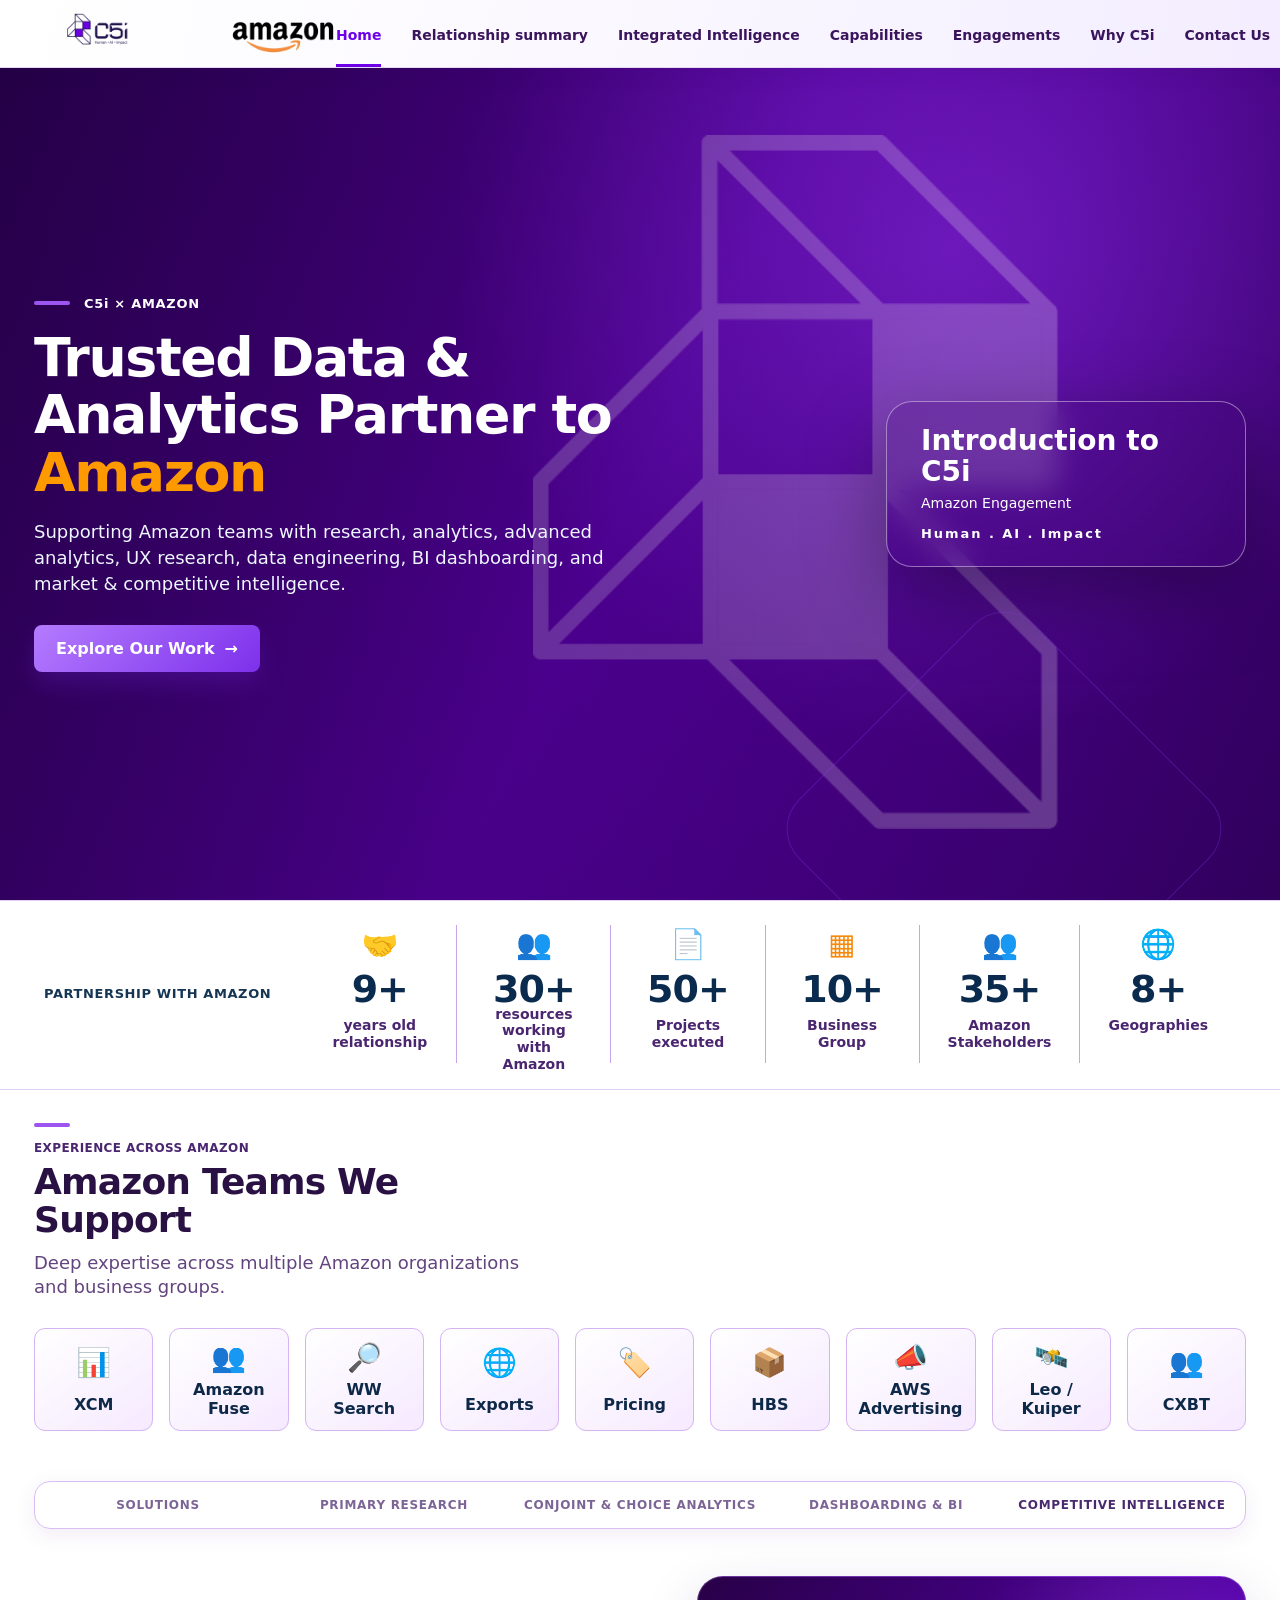
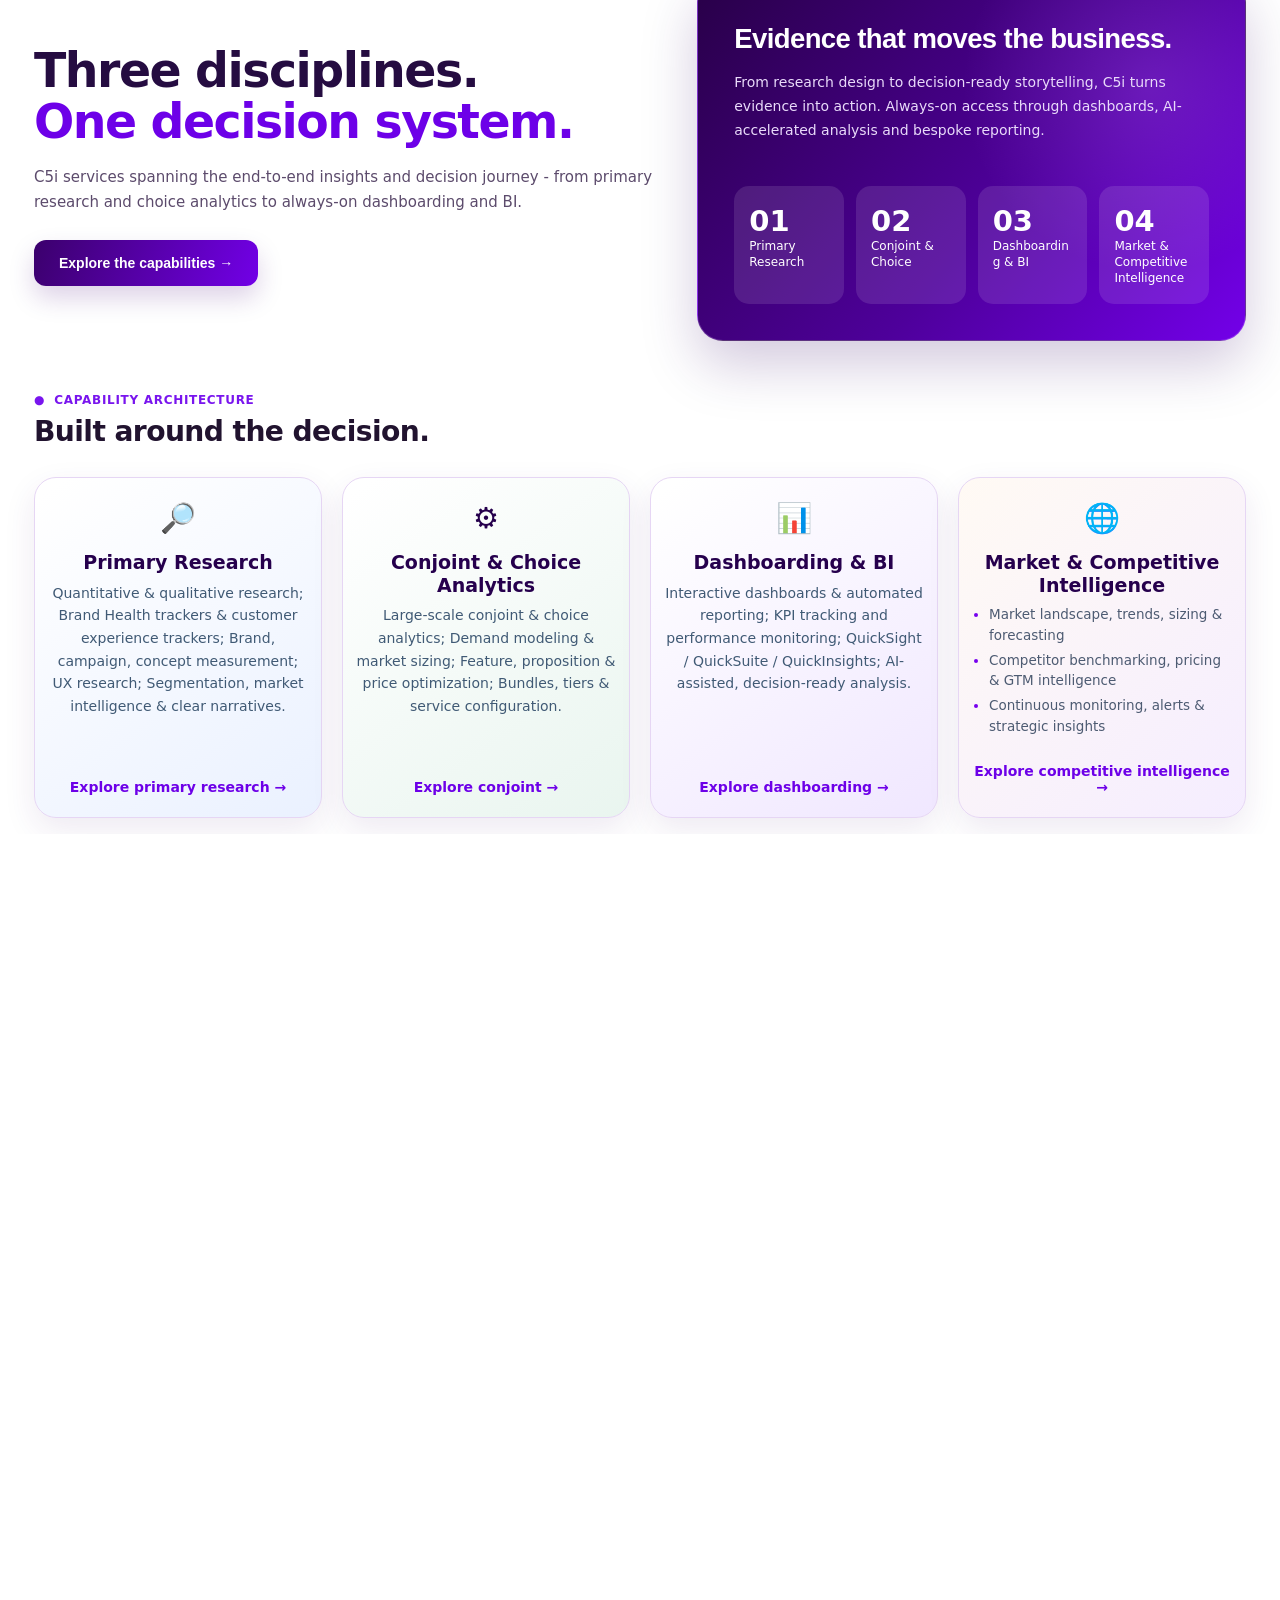
==== commit ba0fe96b: "Add files via upload" ====
--- a/index.html
+++ b/index.html
@@ -16,6 +16,7 @@
     <nav class="nav">
       <a href="#home">Home</a>
       <a href="#relationship">Relationship summary</a>
+      <a href="#integrated-intelligence">Integrated Intelligence</a>
       <a href="#capabilities">Capabilities</a>
       <a href="#programs">Engagements</a>
       <a href="#differentiators">Why C5i</a>
@@ -65,6 +66,10 @@
       </div>
       <div class="team-grid" id="teamGrid"></div>
     </section>
+
+    <section class="integrated-intelligence" id="integrated-intelligence" aria-label="Integrated Intelligence">
+      <iframe id="iiFrame" src="integrated-intelligence.html" title="C5i x Amazon Integrated Intelligence" scrolling="no"></iframe>
+    </section>
 <section class="section capabilities" id="capabilities">
       <div class="section-title reveal">
         <span class="small-line"></span>
@@ -100,7 +105,6 @@
         <h4>Our Amazon experience can help accelerate your requirement.</h4>
         <div class="hero-actions">
           <a class="primary-btn" href="mailto:venkatesh.s@c5i.ai">Connect With Our Amazon Team <b>→</b></a>
-          <button class="secondary-btn" id="findSimilar">⌕ Find Similar Experience</button>
         </div>
       </div>
       <div class="partner-card reveal delay-1">
--- a/styles.css
+++ b/styles.css
@@ -1,7 +1,7 @@
 :root{
   --navy:#061a33;--navy2:#0b2a4e;--blue:#0066c0;--sky:#eaf6ff;--orange:#ff8a00;--orange2:#ffb84d;--teal:#0aa7a4;--green:#16a34a;--purple:#7c3aed;--red:#e11d48;--ink:#071a34;--muted:#52667d;--line:#d9e7f5;--card:#ffffff;--bg:#f6fbff;--shadow:0 18px 45px rgba(7,26,52,.12)
 }
-*{box-sizing:border-box}html{scroll-behavior:smooth}body{margin:0;font-family:Inter,Segoe UI,Roboto,Arial,sans-serif;color:var(--ink);background:linear-gradient(180deg,#fff 0,#f5fbff 58%,#fff 100%);overflow-x:hidden}.topbar{position:sticky;top:0;z-index:50;height:68px;display:flex;align-items:center;gap:22px;padding:0 44px;background:rgba(255,255,255,.95);backdrop-filter:blur(16px);border-bottom:1px solid #dbeaf7;box-shadow:0 10px 34px rgba(3,20,42,.06)}.brand{display:flex;align-items:center;gap:16px;text-decoration:none;color:var(--ink);min-width:270px}.c5i-brand-mark{height:46px;width:76px;display:flex;align-items:center;justify-content:center;position:relative}.c5i-brand-mark img{background:transparent;height:42px;width:42px;object-fit:contain;filter:drop-shadow(0 8px 14px rgba(105,0,224,.18))}.c5i-brand-mark:after{content:"C5i";font-weight:900;font-size:26px;letter-spacing:-1.5px;color:#6d00e8;margin-left:8px}.amazon-brand-mark{height:46px;width:142px;display:flex;align-items:center}.amazon-brand-mark img{background:transparent;height:46px;width:142px;object-fit:contain}.divider{height:34px;width:1px;background:#b8c7d8}.nav{display:flex;align-items:center;gap:30px;flex:1;justify-content:center}.nav a{font-size:14px;font-weight:700;text-decoration:none;color:#0e2948;padding:26px 0 21px;border-bottom:3px solid transparent;white-space:nowrap}.nav a:hover,.nav a.active{color:#0066c0;border-bottom-color:#0066c0}.search-button{height:40px;width:42px;border:1px solid #cbddeb;border-radius:8px;background:#fff;font-size:24px;color:#0e2948;cursor:pointer}.contact-button,.primary-btn{border:0;border-radius:8px;background:linear-gradient(135deg,#8b5cf6,#6d28d9);color:#061a33;text-decoration:none;font-weight:900;padding:14px 22px;box-shadow:0 12px 24px rgba(109,40,217,.25);display:inline-flex;align-items:center;gap:10px}.contact-button{color:#fff;padding:13px 19px}.secondary-btn{border:1px solid rgba(255,255,255,.66);border-radius:8px;color:#fff;background:rgba(3,18,37,.28);padding:14px 22px;font-weight:900;backdrop-filter:blur(12px);cursor:pointer}.section{position:relative;padding:44px 34px}.hero{min-height:calc(100vh - 68px);height:calc(100vh - 68px);display:grid;grid-template-columns:1.05fr .95fr;align-items:center;color:#fff;background:#160a3a;overflow:hidden}.hero-bg{position:absolute;inset:0;background:radial-gradient(circle at 78% 28%,rgba(124,58,237,.32),transparent 23%),linear-gradient(90deg,rgba(20,7,52,.96) 0,rgba(35,11,77,.84) 45%,rgba(15,4,38,.58) 100%),url('assets/data-cubes.jpeg') center/cover;transform:scale(1.02)}.cta-bg,.impact-bg{position:absolute;inset:0;background:linear-gradient(180deg,rgba(255,255,255,.88),rgba(230,246,255,.95)),url('assets/hero-glass.jpeg') center/cover}.hero-bg:after{content:"";position:absolute;inset:0;background:linear-gradient(180deg,transparent 0,rgba(0,0,0,.25) 100%)}
+*{box-sizing:border-box}html{scroll-behavior:smooth}body{margin:0;font-family:"Segoe UI",system-ui,-apple-system,Roboto,Arial,sans-serif;color:var(--ink);background:linear-gradient(180deg,#fff 0,#f5fbff 58%,#fff 100%);overflow-x:hidden}.topbar{position:sticky;top:0;z-index:50;height:68px;display:flex;align-items:center;gap:22px;padding:0 44px;background:rgba(255,255,255,.95);backdrop-filter:blur(16px);border-bottom:1px solid #dbeaf7;box-shadow:0 10px 34px rgba(3,20,42,.06)}.brand{display:flex;align-items:center;gap:16px;text-decoration:none;color:var(--ink);min-width:270px}.c5i-brand-mark{height:46px;width:76px;display:flex;align-items:center;justify-content:center;position:relative}.c5i-brand-mark img{background:transparent;height:42px;width:42px;object-fit:contain;filter:drop-shadow(0 8px 14px rgba(105,0,224,.18))}.c5i-brand-mark:after{content:"C5i";font-weight:900;font-size:26px;letter-spacing:-1.5px;color:#6d00e8;margin-left:8px}.amazon-brand-mark{height:46px;width:142px;display:flex;align-items:center}.amazon-brand-mark img{background:transparent;height:46px;width:142px;object-fit:contain}.divider{height:34px;width:1px;background:#b8c7d8}.nav{display:flex;align-items:center;gap:30px;flex:1;justify-content:center}.nav a{font-size:14px;font-weight:700;text-decoration:none;color:#0e2948;padding:26px 0 21px;border-bottom:3px solid transparent;white-space:nowrap}.nav a:hover,.nav a.active{color:#0066c0;border-bottom-color:#0066c0}.search-button{height:40px;width:42px;border:1px solid #cbddeb;border-radius:8px;background:#fff;font-size:24px;color:#0e2948;cursor:pointer}.contact-button,.primary-btn{border:0;border-radius:8px;background:linear-gradient(135deg,#8b5cf6,#6d28d9);color:#061a33;text-decoration:none;font-weight:900;padding:14px 22px;box-shadow:0 12px 24px rgba(109,40,217,.25);display:inline-flex;align-items:center;gap:10px}.contact-button{color:#fff;padding:13px 19px}.secondary-btn{border:1px solid rgba(255,255,255,.66);border-radius:8px;color:#fff;background:rgba(3,18,37,.28);padding:14px 22px;font-weight:900;backdrop-filter:blur(12px);cursor:pointer}.section{position:relative;padding:44px 34px}.hero{min-height:calc(100vh - 68px);height:calc(100vh - 68px);display:grid;grid-template-columns:1.05fr .95fr;align-items:center;color:#fff;background:#160a3a;overflow:hidden}.hero-bg{position:absolute;inset:0;background:radial-gradient(circle at 78% 28%,rgba(124,58,237,.32),transparent 23%),linear-gradient(90deg,rgba(20,7,52,.96) 0,rgba(35,11,77,.84) 45%,rgba(15,4,38,.58) 100%),url('assets/data-cubes.jpeg') center/cover;transform:scale(1.02)}.cta-bg,.impact-bg{position:absolute;inset:0;background:linear-gradient(180deg,rgba(255,255,255,.88),rgba(230,246,255,.95)),url('assets/hero-glass.jpeg') center/cover}.hero-bg:after{content:"";position:absolute;inset:0;background:linear-gradient(180deg,transparent 0,rgba(0,0,0,.25) 100%)}
 .hero:before{content:"";position:absolute;right:-40px;top:50%;transform:translateY(-50%);width:54vw;height:54vh;background:url('assets/c5i-logo-exact.png') center/contain no-repeat;opacity:.16;filter:drop-shadow(0 34px 80px rgba(109,0,232,.38));z-index:1;pointer-events:none}.hero:after{content:"";position:absolute;right:110px;bottom:-95px;width:330px;height:330px;border:1px solid rgba(143,64,255,.28);border-radius:42px;transform:rotate(45deg);z-index:1;pointer-events:none}
 .hero-content{position:relative;z-index:2;max-width:780px}.eyebrow{display:flex;align-items:center;gap:14px;font-weight:900;font-size:13px;letter-spacing:.7px}.eyebrow span,.small-line{width:36px;height:4px;background:var(--orange);display:inline-block;border-radius:999px}.hero h1{font-size:47px;line-height:1.07;margin:18px 0 18px;max-width:760px;letter-spacing:-1.4px}.hero h1 em{font-style:normal;color:#ff930d}.hero p{font-size:18px;line-height:1.45;max-width:700px;margin:0 0 28px;color:#eef7ff}.hero-actions{display:flex;gap:16px;flex-wrap:wrap}.hero-card{position:relative;z-index:2;justify-self:end;width:min(510px,42vw);min-height:320px;border:1px solid rgba(255,255,255,.22);border-radius:26px;padding:38px;background:linear-gradient(145deg,rgba(255,255,255,.14),rgba(255,255,255,.045));box-shadow:0 28px 80px rgba(0,0,0,.35);backdrop-filter:blur(14px);display:flex;flex-direction:column;justify-content:flex-start}.hero-card p{color:#b37bff;font-weight:900;letter-spacing:.15em;margin:0 0 42px}.hero-card h3{font-size:42px;margin:0 0 14px;color:#b56cff}.hero-card small{font-size:20px;color:#eadfff}.metric-strip{display:grid;grid-template-columns:repeat(6,1fr);gap:0;background:#f4fbff;border-bottom:1px solid #dbeaf7;border-top:1px solid #dbeaf7;padding:20px 44px}.metric-strip article{display:grid;grid-template-columns:auto 1fr;align-items:center;gap:10px;padding:4px 28px;border-right:1px solid #c9dff2}.metric-strip article:last-child{border-right:0}.icon{font-size:29px;color:#f58a0c}.metric-strip strong{font-size:33px;line-height:1;font-weight:900;color:#0a2b4d}.metric-strip strong:after{content:"+"}.metric-strip span{font-size:14px;color:#153653;font-weight:700;display:block;line-height:1.25}.section-title{max-width:520px;margin-bottom:28px}.section-title p,.section-heading p,.cta-content p{font-weight:900;font-size:12px;letter-spacing:.4px;color:#153653;margin:10px 0 8px}.section-title h2,.section-heading h2,.cta h2{font-size:36px;line-height:1.05;margin:0 0 12px;letter-spacing:-.8px}.section-title h4,.section-heading h4,.cta h4{font-size:18px;font-weight:500;color:#52667d;margin:0;line-height:1.38}.capabilities{display:grid;grid-template-columns:280px 1fr;gap:28px;background:#fff}.capability-grid{display:grid;grid-template-columns:repeat(6,1fr);gap:14px}.cap-card{min-height:220px;border-radius:14px;padding:25px 18px;background:linear-gradient(145deg,#f1f8ff,#fff);border:1px solid #d9e7f5;box-shadow:0 12px 32px rgba(9,50,88,.07);transition:.25s;position:relative;overflow:hidden}.cap-card:before{content:"";position:absolute;inset:0;background:radial-gradient(circle at 80% 10%,var(--glow),transparent 46%);opacity:.7}.cap-card:hover{transform:translateY(-8px);box-shadow:var(--shadow)}.cap-card>*{position:relative}.cap-icon{height:42px;width:42px;border-radius:12px;display:grid;place-items:center;font-size:25px;margin:0 auto 13px;background:#fff;box-shadow:0 8px 22px rgba(6,26,51,.1)}.cap-card h3{font-size:16px;text-align:center;line-height:1.24;margin:0 0 12px}.cap-card p{font-size:13.5px;text-align:center;color:#405a75;line-height:1.4}.cap-card a{position:absolute;bottom:20px;left:0;right:0;text-align:center;color:#0066c0;text-decoration:none;font-weight:900}.section-heading{display:flex;justify-content:space-between;align-items:end;gap:22px;margin-bottom:20px}.text-link{background:transparent;border:0;color:#0066c0;font-weight:900;text-decoration:none;cursor:pointer}.engagement-section{background:linear-gradient(180deg,#f7fcff,#edf8ff)}.filters{display:grid;grid-template-columns:1.65fr repeat(5,1fr);gap:12px;margin-bottom:20px}.filters input,.filters select,.global-results input{height:49px;border:1px solid #cbddeb;background:#fff;border-radius:8px;padding:0 14px;font-weight:700;color:#153653;outline:none;min-width:0}.search-field{display:flex;align-items:center;background:#fff;border:1px solid #cbddeb;border-radius:8px;padding:0 12px}.search-field input{border:0;flex:1}.search-field span{font-size:24px;color:#0066c0}.engagement-grid{display:grid;grid-template-columns:repeat(5,1fr);gap:18px}.engagement-card{background:#fff;border:1px solid #dbeaf7;border-radius:14px;box-shadow:0 14px 30px rgba(8,45,86,.08);overflow:hidden;transition:.25s;display:flex;flex-direction:column;min-height:380px}.engagement-card:hover{transform:translateY(-8px);box-shadow:var(--shadow)}.card-image{height:112px;background:linear-gradient(135deg,#10355e,#0aa7a4);position:relative;overflow:hidden}.card-image:after{content:"";position:absolute;inset:0;background:radial-gradient(circle at 75% 30%,rgba(255,255,255,.42),transparent 20%),linear-gradient(135deg,transparent,rgba(0,0,0,.32))}.card-body{padding:18px;display:flex;flex-direction:column;flex:1}.tags{display:flex;flex-wrap:wrap;gap:8px;margin-bottom:9px}.tag{border-radius:999px;padding:5px 10px;font-size:12px;font-weight:900;background:#eaf6ff;color:#0066c0}.tag.green{background:#dcfce7;color:#16803a}.tag.pink{background:#fce7f3;color:#be185d}.tag.orange{background:#fff3df;color:#b45309}.engagement-card h3{font-size:19px;line-height:1.08;margin:0 0 8px}.engagement-card p{font-size:14px;color:#405a75;line-height:1.38;margin:0 0 14px}.card-stats{display:grid;grid-template-columns:1fr 1fr;gap:12px;margin-top:auto}.card-stats span{font-size:12px;color:#52667d}.card-stats strong{display:block;color:#0a2b4d;font-size:18px}.view-link{margin-top:14px;text-decoration:none;color:#0066c0;font-weight:900}.teams{background:#fff}.team-grid{display:grid;grid-template-columns:repeat(10,1fr);gap:12px}.team-tile{background:#f7fbff;border:1px solid #d9e7f5;border-radius:11px;min-height:92px;display:grid;place-items:center;text-align:center;font-weight:900;color:#0e2948;transition:.2s;padding:12px}.team-tile span{display:block;font-size:28px;color:#0066c0;margin-bottom:6px}.team-tile:hover{transform:translateY(-4px);box-shadow:0 15px 30px rgba(8,45,86,.1)}.impact{overflow:hidden;padding-top:0;padding-bottom:0;min-height:0}.impact-bg{position:absolute;inset:0;height:100%;background:linear-gradient(180deg,rgba(255,255,255,.88),rgba(230,246,255,.95)),url('assets/hero-glass.jpeg') center/cover}.impact-metrics{position:relative;display:grid;grid-template-columns:repeat(6,1fr);gap:14px}.impact-card{background:#fff;border:1px solid #d9e7f5;border-radius:12px;padding:22px 18px;display:grid;grid-template-columns:auto 1fr;gap:14px;align-items:center;box-shadow:0 14px 32px rgba(8,45,86,.08)}.impact-card .metric-icon{font-size:35px;color:#0066c0}.impact-card strong{font-size:31px;font-weight:900}.impact-card span{display:block;color:#52667d;font-size:13px;font-weight:700}.details,.earlier,.differentiators{background:#fff}.programs-grid{display:grid;grid-template-columns:repeat(3,1fr);gap:18px}.program-card,.earlier-card,.diff-card{background:linear-gradient(145deg,#fff,#f5fbff);border:1px solid #d9e7f5;border-radius:15px;padding:22px;box-shadow:0 12px 32px rgba(8,45,86,.07)}.program-card h3,.earlier-card h3,.diff-card h3{margin:0 0 8px;font-size:20px}.program-card ul,.earlier-card ul{padding-left:20px;color:#405a75;line-height:1.45;margin:12px 0 0}.earlier-grid{display:grid;grid-template-columns:repeat(5,1fr);gap:16px}.earlier-card .cost{display:inline-block;background:#fff3df;color:#b45309;font-weight:900;border-radius:999px;padding:5px 10px;margin-top:8px}.diff-grid{display:grid;grid-template-columns:repeat(5,1fr);gap:16px}.diff-card{min-height:160px}.diff-card .dicon{font-size:32px;color:#ff8a00;margin-bottom:12px}.diff-card p{color:#405a75;font-size:14px;line-height:1.4}.cta{min-height:300px;color:#fff;display:flex;justify-content:space-between;align-items:center;gap:30px;overflow:hidden}.cta-bg{background:linear-gradient(90deg,rgba(3,15,34,.98),rgba(3,15,34,.65)),url('assets/data-cubes.jpeg') center/cover}.cta-content,.partner-card{position:relative;z-index:2}.cta-content p,.cta-content h4{color:#dcecff}.partner-card{width:310px;padding:24px;border:1px solid rgba(255,255,255,.22);border-radius:22px;background:rgba(255,255,255,.11);backdrop-filter:blur(16px);box-shadow:0 22px 50px rgba(0,0,0,.24)}.partner-card span{display:block;color:#dcecff;margin-bottom:8px}.partner-card strong{display:block;font-size:23px}.partner-card a{color:#69c8ff;text-decoration:none;font-weight:800}footer{height:auto;padding:28px 44px;background:#061a33;color:#dcecff;display:flex;gap:24px;justify-content:center;align-items:center;flex-wrap:wrap}.modal{position:fixed;inset:0;z-index:100;display:none;place-items:center;background:rgba(3,15,34,.55);backdrop-filter:blur(7px)}.modal.open{display:grid}.modal-card{width:min(850px,92vw);max-height:82vh;overflow:auto;background:#fff;border-radius:22px;padding:30px;box-shadow:0 35px 100px rgba(0,0,0,.28);position:relative}.modal-close{position:absolute;right:18px;top:14px;border:0;background:#eef6ff;border-radius:50%;font-size:24px;width:38px;height:38px;cursor:pointer}.modal-card h3{font-size:31px;margin:0 0 6px}.modal-card p{color:#52667d}.modal-card input{width:100%;height:52px;border:1px solid #cbddeb;border-radius:10px;padding:0 16px;font-weight:700}.global-results{display:grid;gap:12px;margin-top:18px}.result{border:1px solid #d9e7f5;border-radius:12px;padding:15px;background:#f8fcff}.result h4{margin:0 0 5px}.result p{margin:0;font-size:14px}.reveal{opacity:0;transform:translateY(18px);transition:opacity .7s ease,transform .7s ease}.reveal.show{opacity:1;transform:none}.delay-1{transition-delay:.12s}@media(max-width:1200px){.capability-grid,.engagement-grid{grid-template-columns:repeat(3,1fr)}.metric-strip,.impact-metrics{grid-template-columns:repeat(3,1fr)}.team-grid{grid-template-columns:repeat(5,1fr)}.earlier-grid,.diff-grid{grid-template-columns:repeat(2,1fr)}.filters{grid-template-columns:1fr 1fr}.nav{display:none}.hero{grid-template-columns:1fr}.hero-card{justify-self:start;margin-top:20px}.capabilities{grid-template-columns:1fr}.programs-grid{grid-template-columns:1fr 1fr}}@media(max-width:720px){.topbar{padding:0 16px}.brand{min-width:auto}.amazon-brand-mark,.divider,.search-button{display:none}.section{padding:38px 18px}.hero h1{font-size:37px}.metric-strip,.impact-metrics,.capability-grid,.engagement-grid,.team-grid,.earlier-grid,.diff-grid,.programs-grid,.filters{grid-template-columns:1fr}.metric-strip{padding:16px}.metric-strip article{border-right:0;border-bottom:1px solid #c9dff2}.cta{display:block}.partner-card{width:100%;margin-top:24px}}
 
@@ -218,7 +218,7 @@
   .metric-grid{grid-template-columns:repeat(2,1fr);width:100%;}
 }
 #teams{padding-top:22px!important}
-#home,#relationship,#teams,#capabilities,#programs,#differentiators,#cta{scroll-margin-top:84px}
+#home,#relationship,#teams,#capabilities,#programs,#differentiators,#cta{scroll-margin-top:var(--header-h,68px)}
 
 /* Competitive Intelligence modal content */
 .cap-engagement .eng-sub{color:#52667d;font-size:13px;line-height:1.45;margin:0 0 12px}
@@ -236,3 +236,179 @@
 .eyebrow span,.small-line{background:#6d00e8!important}
 @media(max-width:1200px){.team-grid{grid-template-columns:repeat(5,1fr)!important}}
 @media(max-width:720px){.team-grid{grid-template-columns:1fr!important}}
+
+/* C5i violet brand refresh */
+:root{--c5i-violet:#6d00e8;--c5i-deep:#26004d}
+body{background:linear-gradient(145deg,#f6eeff,#fcf8ff 45%,#f2e8ff);color:#291243}
+.topbar{background:rgba(244,231,255,.96);border-bottom:1px solid #c9a5f1}
+.nav a{color:#3a145c}.nav a:hover,.nav a.active{color:#6d00e8;border-bottom-color:#6d00e8}
+.hero{background:#310063}
+.hero-bg{background:radial-gradient(circle at 76% 25%,rgba(184,112,255,.40),transparent 34%),linear-gradient(105deg,rgba(38,0,77,.96),rgba(91,11,215,.88) 57%,rgba(53,0,112,.75)),url('assets/data-cubes.jpeg') center/cover}
+.hero h1 em{color:#cda3ff}
+.hero-card{border-color:rgba(232,207,255,.55);background:linear-gradient(145deg,rgba(133,63,218,.28),rgba(52,0,103,.30))}
+.hero:before{opacity:.22}
+.metric-strip,.teams,.capabilities,.details,.earlier,.differentiators,.engagement-section,.impact{background:linear-gradient(145deg,#f7f0ff,#fdfaff 48%,#f3eaff);border-color:#e3d0f7}
+.metric-strip article{border-color:#c8a4eb}
+.cap-card,.team-tile,.program-card,.earlier-card,.diff-card,.engagement-card,.impact-card{background:linear-gradient(145deg,rgba(255,255,255,.90),rgba(245,232,255,.94));border-color:#d5b4f2}
+.cap-card a,.view-link,.text-link,.team-tile span,.impact-card .metric-icon{color:#6d00e8}
+.section-title p,.section-heading p,.metric-strip span{color:#4b2670}
+.section-title h4,.section-heading h4,.cta h4{color:#63447f}
+.cta-bg{background:linear-gradient(95deg,rgba(38,0,77,.97),rgba(83,8,157,.78)),url('assets/data-cubes.jpeg') center/cover}
+footer{background:#26004d}
+.primary-btn{background:linear-gradient(135deg,#b47cff,#7d30eb);color:#fff}
+.eyebrow span,.small-line{background:#9c55f0!important}
+body::before{content:"";position:fixed;inset:0;pointer-events:none;z-index:0;opacity:.04;background:url('assets/c5i-violet-logo.png') center 52% / min(64vw,680px) auto no-repeat}
+main,footer,.topbar{position:relative}
+@media(max-width:720px){body::before{background-size:85vw auto}}
+
+/* C5i home page: fixed navigation, logo hero, accessible brand contrast */
+.topbar{position:fixed!important;top:0;left:0;right:0;width:100%;z-index:1000;background:#f1e3ff}
+body{padding-top:68px}
+html{scroll-padding-top:0}
+section[id]{scroll-margin-top:var(--header-h,68px)}
+.hero-bg{background:radial-gradient(circle at 74% 22%,rgba(141,46,234,.56),transparent 43%),linear-gradient(115deg,#270049 0%,#53009c 50%,#30005c 100%)!important;transform:none!important}
+.hero-bg::before{content:"";position:absolute;inset:0;background:url('assets/c5i-violet-logo.png') no-repeat 73% center / min(46vw,560px) auto;filter:brightness(0) invert(1);opacity:.24;pointer-events:none}
+.hero-bg::after{background:linear-gradient(90deg,rgba(32,0,66,.36),transparent 85%)!important}
+.hero h1 em{color:#ff9900!important}
+.hero-card h3,.hero-card p,.hero-card small{color:#fff!important}
+.hero-card{border-color:rgba(255,255,255,.42);background:rgba(63,9,117,.27)}
+@media(max-width:720px){.hero-bg::before{background-size:74vw auto;background-position:center 70%;opacity:.14}.hero{height:auto;min-height:calc(100vh - 68px)}}
+
+/* Integrated Intelligence window embedded right after Amazon Teams We Support */
+.integrated-intelligence{padding:0;background:transparent;border-top:0}
+.integrated-intelligence iframe{display:block;width:100%;height:900px;border:0;background:transparent}
+
+button,input,select,textarea{font-family:inherit}
+
+/* Integrated Intelligence section only; do not alter Home or other sections. */
+.integrated-intelligence,.integrated-intelligence iframe{background:#fff!important;background-image:none!important}
+
+/* Compact C5i introduction panel: retain fonts, text, colors and placement. */
+.hero-card{min-height:245px!important;padding:32px 38px!important}
+.hero-card p{margin-bottom:18px!important}
+.hero-card h3{margin-bottom:10px!important}
+@media(max-width:760px){.hero-card{min-height:210px!important;padding:25px!important}}
+
+/* Compact Introduction to C5i card: preserve typography and colors. */
+.hero-card{
+  min-height:0!important;
+  height:auto!important;
+  align-self:center!important;
+  padding:24px 34px 22px!important;
+  justify-content:flex-start!important;
+}
+.hero-card h3{margin-bottom:8px!important}
+.hero-card p{margin-top:14px!important;margin-bottom:0!important}
+@media(max-width:760px){.hero-card{min-height:0!important;height:auto!important;padding:22px 25px!important}}
+
+/* Hide main-site sections below Integrated Intelligence while exploring its inner views. */
+.ii-hidden-during-explore{display:none!important}
+
+/* Comfortable separation between Amazon Teams and Integrated Intelligence. */
+#integrated-intelligence{margin-top:36px!important}
+@media(max-width:720px){#integrated-intelligence{margin-top:24px!important}}
+
+/* Remove decorative C5i watermarks without changing navigation or logos. */
+html body::before,html body:before,html body::after,html body:after,
+html body .hero::before,html body .hero:before,
+html body .hero-bg::before,html body .hero-bg:before{content:none!important;display:none!important;background-image:none!important}
+#integrated-intelligence,#integrated-intelligence::before,#integrated-intelligence::after{background-image:none!important}
+
+
+/* Home hero only: restore C5i logo background. Keep all other page watermarks removed. */
+html body .hero-bg::before {
+  content:"" !important;
+  display:block !important;
+  position:absolute !important;
+  inset:0 !important;
+  background-image:url('assets/c5i-violet-logo.png') !important;
+  background-repeat:no-repeat !important;
+  background-position:74% 49% !important;
+  background-size:min(44vw,560px) auto !important;
+  filter:brightness(0) invert(1) !important;
+  opacity:.22 !important;
+  pointer-events:none !important;
+}
+@media(max-width:720px){
+ html body .hero-bg::before{background-position:center 72% !important;background-size:72vw auto !important;opacity:.13 !important}
+}
+
+/* White section backgrounds to match Integrated Intelligence.
+   Do not alter cards, navigation, typography, or the Home hero. */
+html body #capabilities,
+html body #programs,
+html body #differentiators,
+html body .engagement-section,
+html body .details,
+html body .earlier,
+html body .impact {
+  background: #ffffff !important;
+  background-image: none !important;
+}
+
+
+/* Targeted refinements: relationship white and C5i logo in contact CTA only. */
+html body #relationship.metric-strip {
+  background:#ffffff !important;
+  background-image:none !important;
+}
+html body #cta .cta-bg {
+  background-image:
+    url('assets/c5i-violet-logo.png'),
+    radial-gradient(circle at 78% 42%,rgba(139,57,220,.40),transparent 44%),
+    linear-gradient(105deg,#26004d 0%,#4b008d 55%,#31005b 100%) !important;
+  background-repeat:no-repeat,no-repeat,no-repeat !important;
+  background-position:72% center,center,center !important;
+  background-size:min(36vw,490px) auto,cover,cover !important;
+  transform:none !important;
+}
+html body #cta .cta-content > p:not(:first-child){color:#f0dfff !important}
+@media(max-width:760px){
+  html body #cta .cta-bg{background-size:68vw auto,cover,cover !important;background-position:center 72%,center,center !important}
+}
+
+/* Amazon Teams We Support: white section background only. */
+html body #teams {background:#ffffff!important;background-image:none!important;}
+
+/* Contact section only: preserve the existing violet colors and native C5i logo colors.
+   Keep the entire portrait logo visible and give the CTA button a little breathing room. */
+html body #cta { min-height:510px; }
+html body #cta .cta-bg {
+  background-image:
+    url('assets/c5i-violet-logo.png'),
+    radial-gradient(circle at 78% 42%,rgba(139,57,220,.40),transparent 44%),
+    linear-gradient(105deg,#26004d 0%,#4b008d 55%,#31005b 100%) !important;
+  background-repeat:no-repeat,no-repeat,no-repeat !important;
+  background-size:auto 76%,cover,cover !important;
+  background-position:72% center,center,center !important;
+  filter:none !important;
+  transform:none !important;
+}
+html body #cta .hero-actions {margin-top:22px !important;}
+@media(max-width:760px){
+  html body #cta{min-height:620px;}
+  html body #cta .cta-bg{background-size:auto 48%,cover,cover !important;background-position:center 94%,center,center !important;}
+}
+
+/* Contact Us only: 70% of the previous desktop section height (510px -> 357px).
+   Do not alter text, header, logo asset, or other sections. */
+@media (min-width:761px){
+  html body #cta{min-height:357px!important;height:357px!important;padding-top:25px!important;padding-bottom:25px!important;}
+  html body #cta .cta-bg{background-size:auto 76%,cover,cover!important;background-position:72% center,center,center!important;}
+}
+
+/* White transition below Amazon Teams cards; preserve section spacing. */
+html body #integrated-intelligence{margin-top:0!important;padding-top:36px!important;background:#fff!important;background-image:none!important;}
+@media(max-width:720px){html body #integrated-intelligence{padding-top:24px!important;}}
+
+
+/* Refined C5i navigation palette: pearl white with a restrained violet tint. */
+.topbar{
+  background:linear-gradient(105deg,#ffffff 0%,#fbf9ff 42%,#f3edff 100%)!important;
+  border-bottom:1px solid #e5d9f5!important;
+  box-shadow:0 5px 22px rgba(43,9,74,.055)!important;
+}
+
+/* Reliable anchor alignment for the fixed navigation. */
+html{scroll-padding-top:var(--header-h, 94px)}
+main > section[id]{scroll-margin-top:var(--header-h, 94px)}
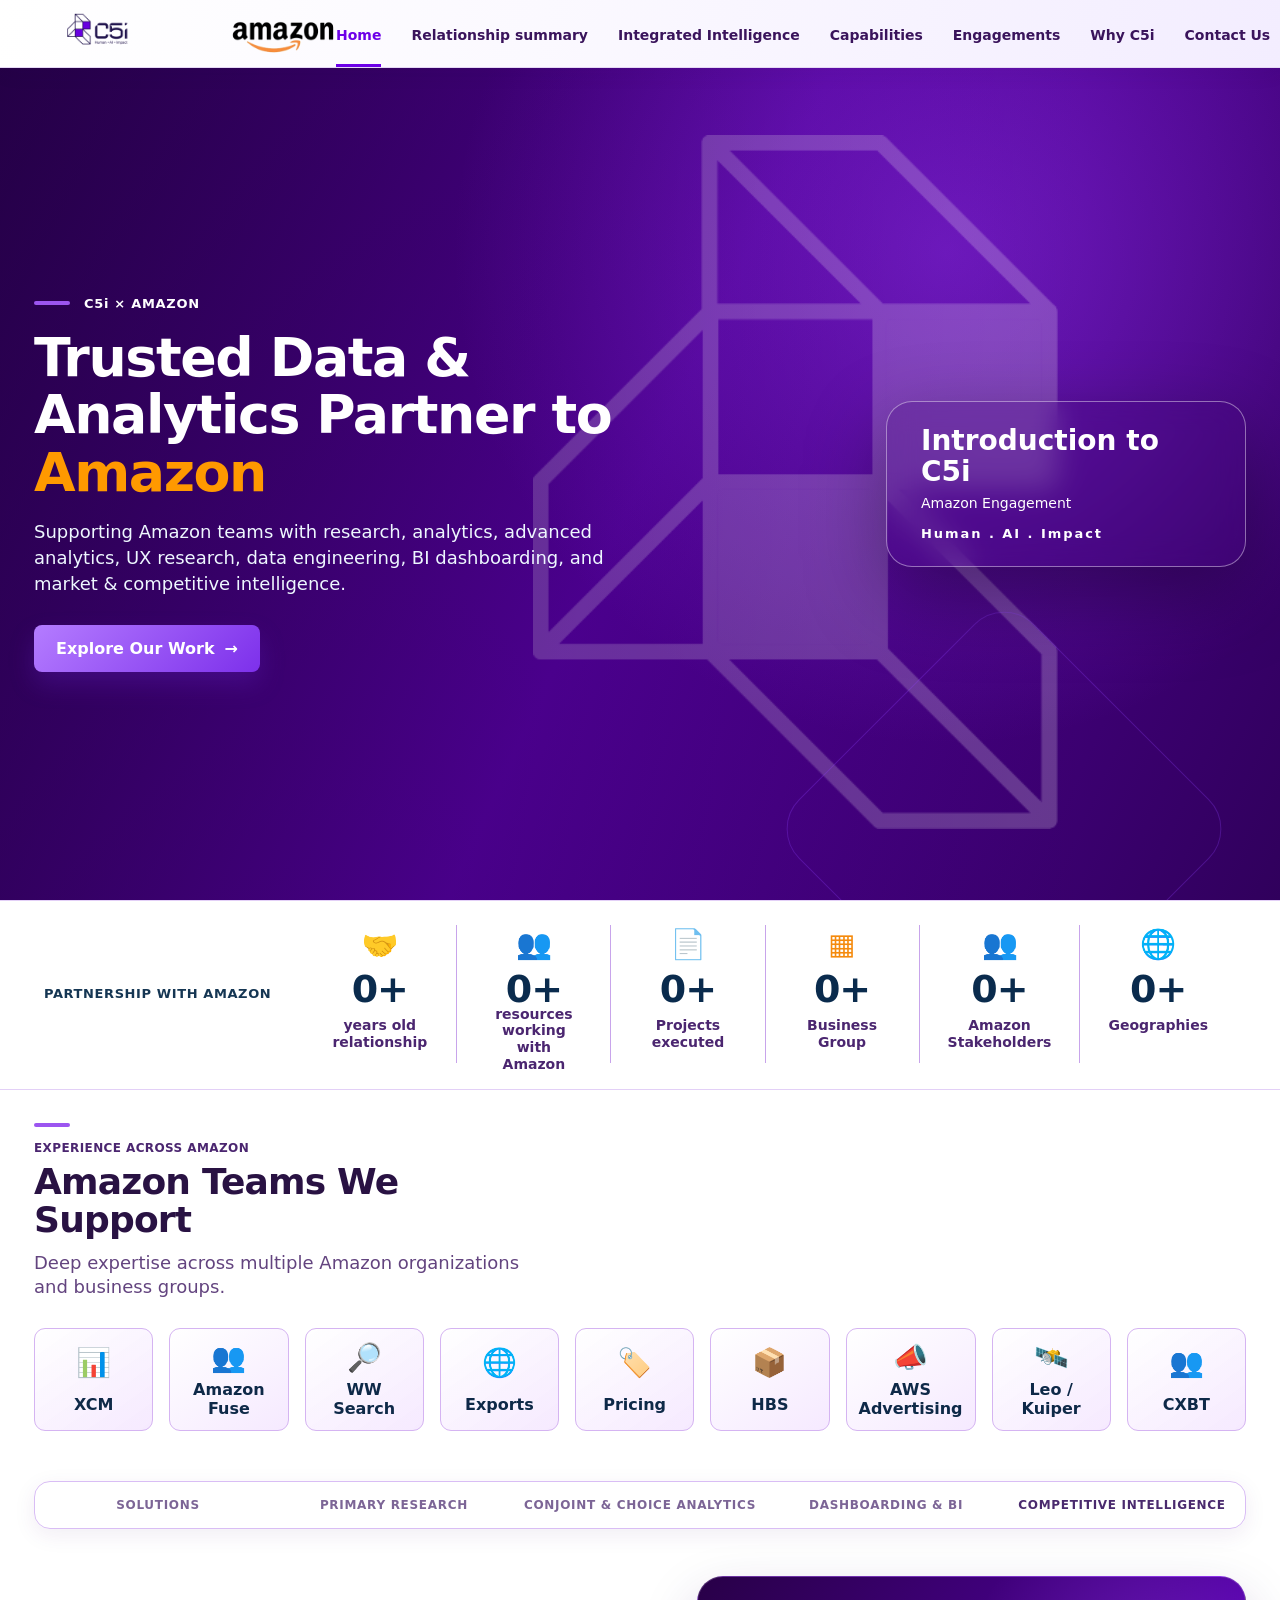
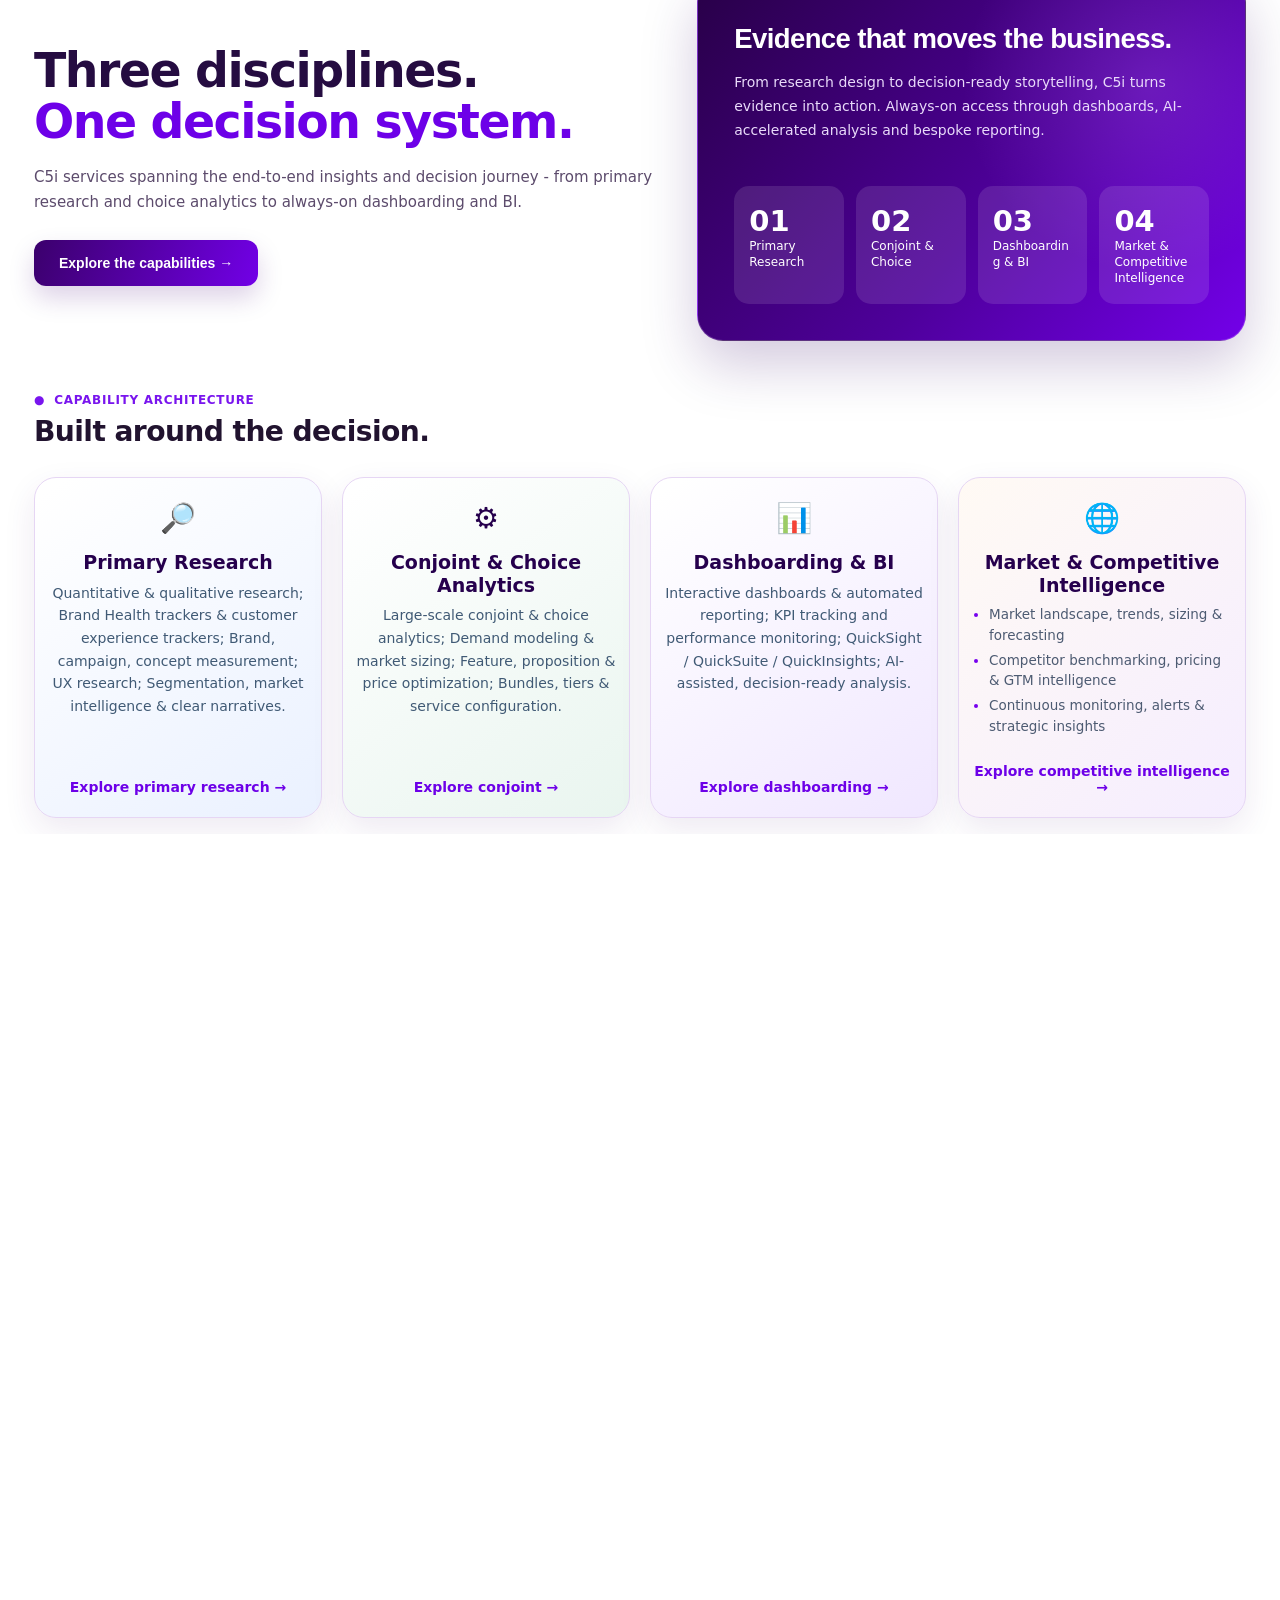
==== commit 277db98f: "Add files via upload" ====
--- a/index.html
+++ b/index.html
@@ -131,6 +131,11 @@
     <a href="https://www.c5i.ai">www.c5i.ai</a>
   </footer>
 
-  <script src="app.js"></script>
+  <script>
+if('scrollRestoration' in history) history.scrollRestoration='manual';
+if(location.hash) history.replaceState(null,'',location.pathname+location.search);
+window.scrollTo(0,0);
+</script>
+<script src="app.js"></script>
 </body>
 </html>
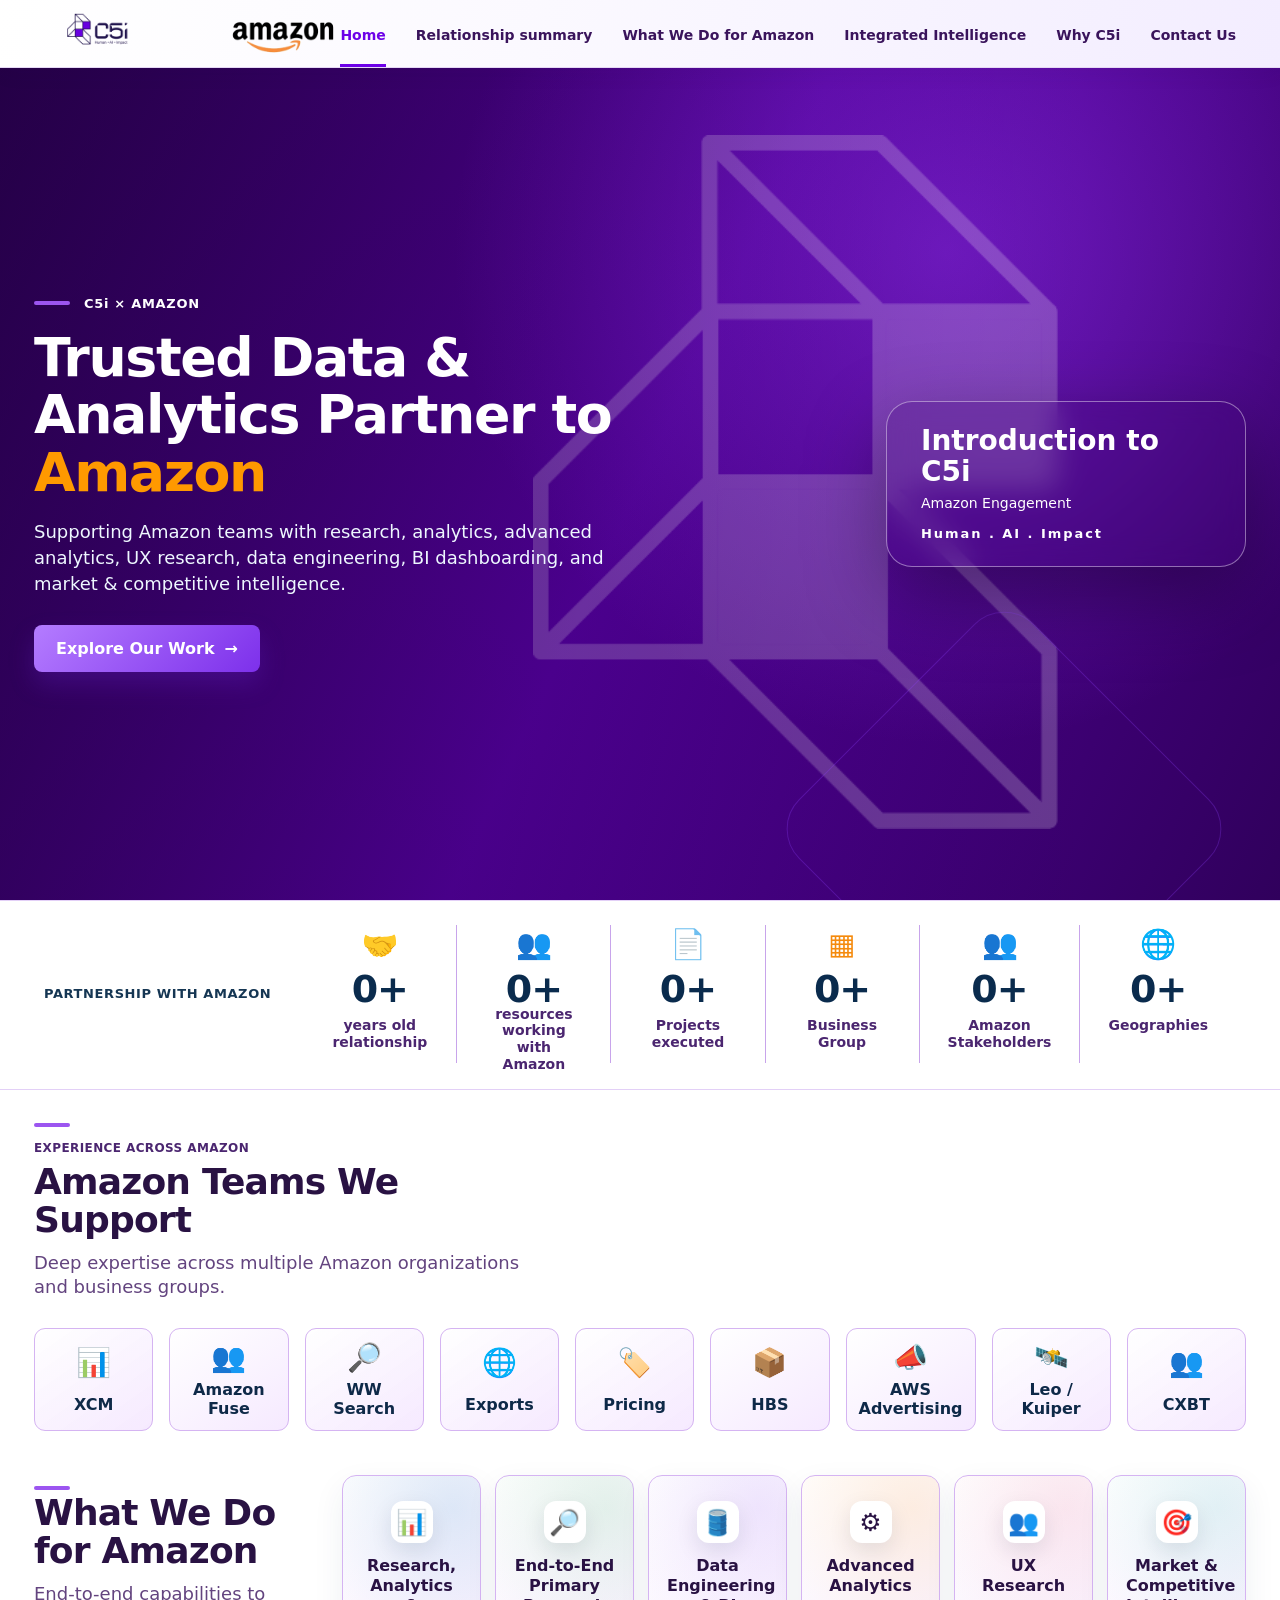
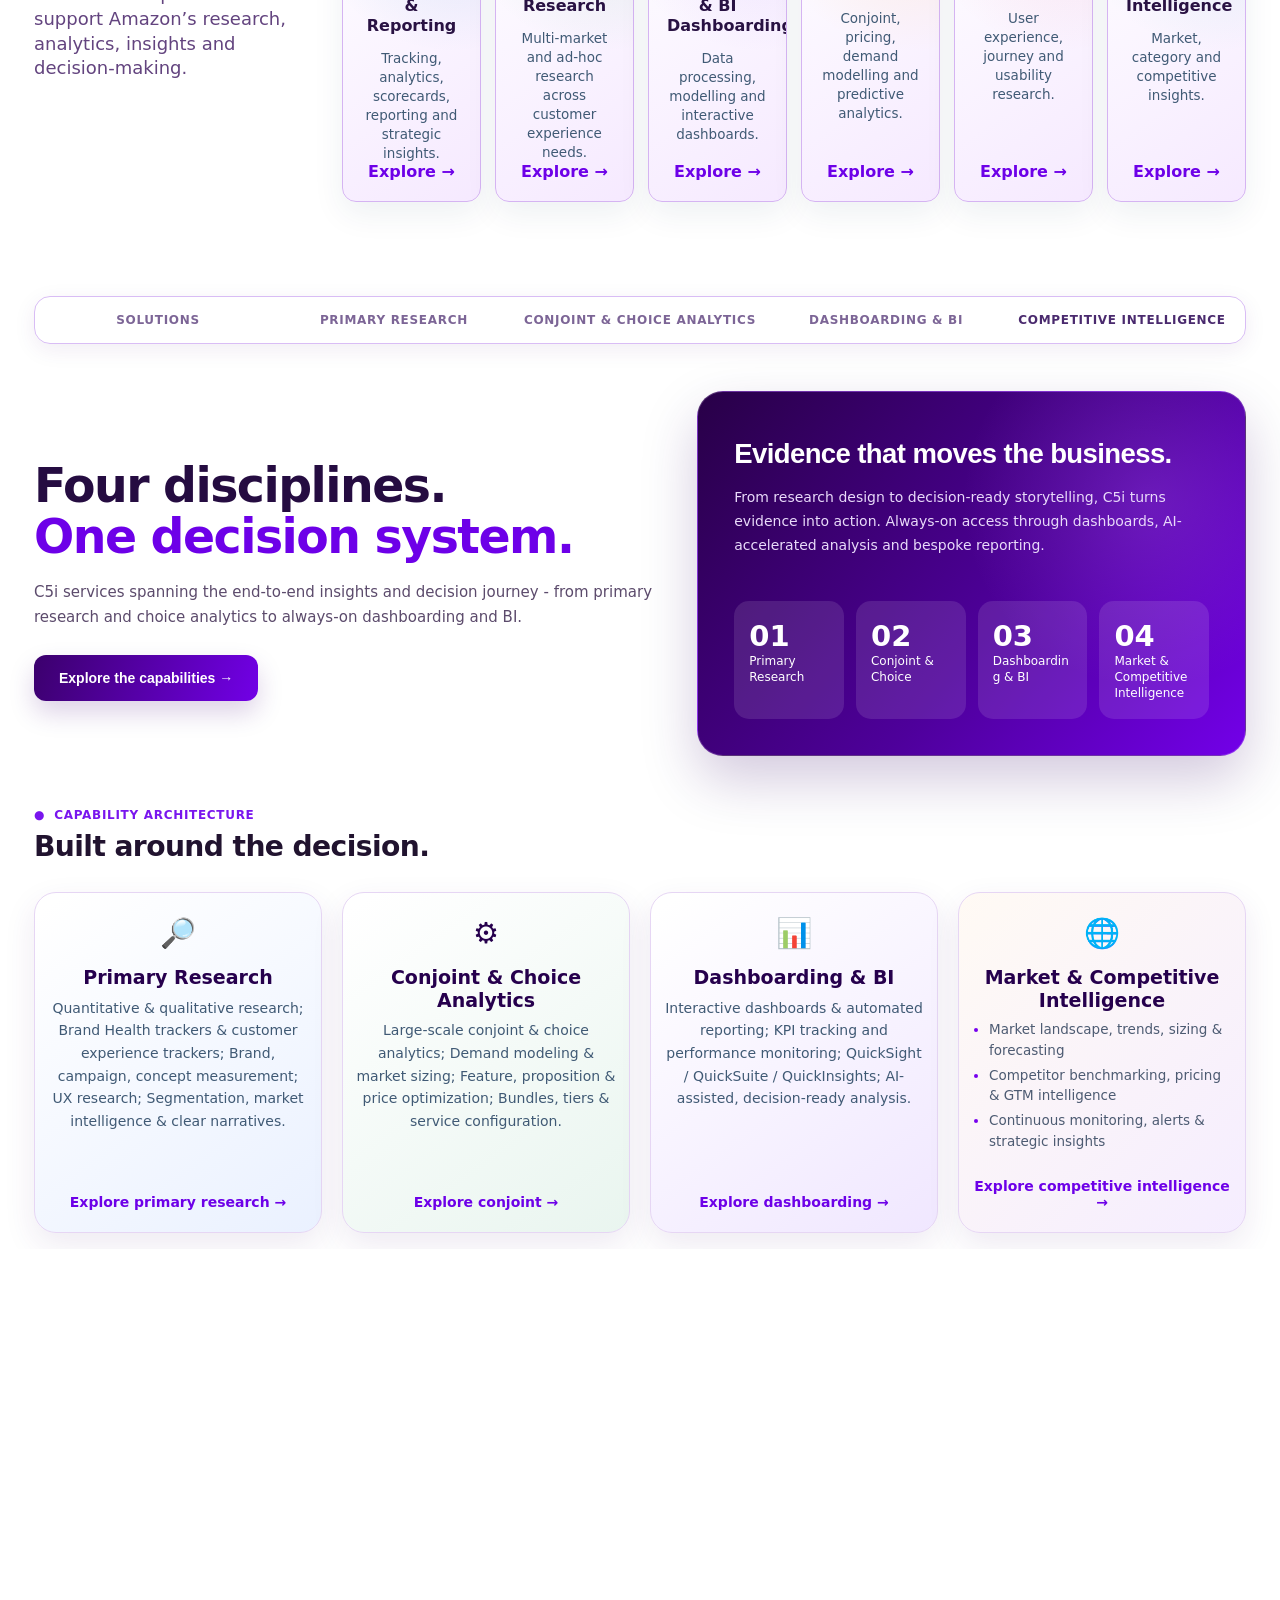
==== commit 08188837: "Add files via upload" ====
--- a/index.html
+++ b/index.html
@@ -16,9 +16,8 @@
     <nav class="nav">
       <a href="#home">Home</a>
       <a href="#relationship">Relationship summary</a>
+      <a href="#capabilities">What We Do for Amazon</a>
       <a href="#integrated-intelligence">Integrated Intelligence</a>
-      <a href="#capabilities">Capabilities</a>
-      <a href="#programs">Engagements</a>
       <a href="#differentiators">Why C5i</a>
       <a href="#cta">Contact Us</a>
     </nav>
@@ -67,25 +66,17 @@
       <div class="team-grid" id="teamGrid"></div>
     </section>
 
-    <section class="integrated-intelligence" id="integrated-intelligence" aria-label="Integrated Intelligence">
+    <section class="section capabilities" id="capabilities">
+      <div class="section-title reveal">
+        <span class="small-line"></span>
+        <h2>What We Do for Amazon</h2>
+        <h4>End-to-end capabilities to support Amazon’s research, analytics, insights and decision-making.</h4>
+      </div>
+      <div class="capability-grid" id="capabilityGrid"></div>
+    </section>
+
+<section class="integrated-intelligence" id="integrated-intelligence" aria-label="Integrated Intelligence">
       <iframe id="iiFrame" src="integrated-intelligence.html" title="C5i x Amazon Integrated Intelligence" scrolling="no"></iframe>
-    </section>
-<section class="section capabilities" id="capabilities">
-      <div class="section-title reveal">
-        <span class="small-line"></span>
-        <p>WHAT WE DO FOR AMAZON</p>
-        <h2>Our Capabilities</h2>
-        <h4>End-to-end capabilities to support Amazon’s research, analytics, insights and decision-making.</h4>
-      </div>
-      <div class="capability-grid" id="capabilityGrid"></div>
-    </section>
-    <section class="section details" id="programs">
-      <div class="section-title reveal">
-        <span class="small-line"></span>
-        <p>DEEP DIVE INTO EACH STREAM OF WORK</p>
-        <h2>Engagements</h2>
-      </div>
-      <div class="programs-grid" id="programsGrid"></div>
     </section>
     <section class="section differentiators" id="differentiators">
       <div class="section-title reveal">
@@ -137,5 +128,80 @@
 window.scrollTo(0,0);
 </script>
 <script src="app.js"></script>
+<style id="ii-pinned-navigation-style">
+#iiPinnedNavigation{position:fixed;left:0;right:0;top:var(--ii-main-header-height,96px);z-index:950;display:none;background:rgba(255,255,255,.98);box-shadow:0 10px 26px rgba(40,0,75,.10);padding:8px clamp(16px,2.5vw,48px) 6px;box-sizing:border-box}
+#iiPinnedNavigation.visible{display:block}
+#iiPinnedNavigation .ii-pinned-primary{display:flex;align-items:center;gap:4px;border:1px solid #d9bdf5;border-radius:17px;padding:5px;overflow-x:auto;scrollbar-width:thin}
+#iiPinnedNavigation button,#iiPinnedNavigation a{font:800 12px/1.25 Arial,sans-serif;letter-spacing:.45px;color:#5c417a;background:transparent;border:0;border-radius:11px;min-height:39px;padding:10px 12px;text-decoration:none;white-space:nowrap;cursor:pointer;text-align:center}
+#iiPinnedNavigation .ii-pinned-primary>*{flex:1 0 auto}
+#iiPinnedNavigation button.active{background:#29004e;color:white;box-shadow:0 3px 10px rgba(40,0,75,.20)}
+#iiPinnedNavigation .ii-pinned-secondary{display:flex;justify-content:space-between;align-items:center;gap:4px;overflow-x:auto;border-bottom:1px solid #dec6f6;padding-top:4px;scrollbar-width:thin}
+#iiPinnedNavigation .ii-pinned-secondary>*{flex:1 0 auto;border-radius:0;border-bottom:3px solid transparent}
+#iiPinnedNavigation .ii-pinned-secondary>*.active{color:#2b0050;background:transparent;box-shadow:none;border-bottom-color:#7c3aed}
+#iiPinnedNavigation [hidden]{display:none!important}
+@media(max-width:760px){#iiPinnedNavigation{padding:5px 10px}#iiPinnedNavigation button,#iiPinnedNavigation a{font-size:10px;padding:8px}}
+</style>
+<div id="iiPinnedNavigation" aria-label="Pinned Integrated Intelligence navigation"><div class="ii-pinned-primary"></div><div class="ii-pinned-secondary"></div></div>
+<script id="ii-pinned-navigation-script">
+(function(){
+ const frame=document.getElementById('iiFrame');
+ const bar=document.getElementById('iiPinnedNavigation');
+ const primary=bar.querySelector('.ii-pinned-primary');
+ const secondary=bar.querySelector('.ii-pinned-secondary');
+ if(!frame)return;
+ let lastSignature='';
+ function sync(){
+   try{
+     const doc=frame.contentDocument;
+     if(!doc || !doc.body)return;
+     const mainHeader=document.querySelector('#topbar') || document.querySelector('.topbar');
+     const headerHeight=mainHeader?mainHeader.getBoundingClientRect().height:96;
+     bar.style.setProperty('--ii-main-header-height',headerHeight+'px');
+     const nav=doc.querySelector('header .topbar nav');
+     const activeView=doc.querySelector('main .view.active');
+     const sub=activeView?activeView.querySelector('.subnav'):null;
+     const frameRect=frame.getBoundingClientRect();
+     const navRect=nav?nav.getBoundingClientRect():null;
+     const originalNavBottom=navRect?frameRect.top+navRect.bottom:frameRect.top;
+     const show=!!(nav && activeView && activeView.id!=='home' && originalNavBottom<headerHeight+6 && frameRect.bottom>headerHeight+95);
+     bar.classList.toggle('visible',show);
+     if(!show)return;
+     const pItems=[...nav.querySelectorAll('button,a')].filter(el=>!el.hidden && getComputedStyle(el).display!=='none');
+     const sItems=sub?[...sub.querySelectorAll('button,a')].filter(el=>!el.hidden):[];
+     const sig=activeView.id+'|'+pItems.map(el=>el.textContent.trim()+':'+el.className).join('|')+'|'+sItems.map(el=>el.textContent.trim()+':'+el.className).join('|');
+     if(sig===lastSignature)return;
+     lastSignature=sig;
+     function build(target,items){
+       target.replaceChildren();
+       items.forEach(source=>{
+         const node=document.createElement(source.tagName.toLowerCase()==='a'?'a':'button');
+         node.textContent=source.textContent;
+         node.className=source.className;
+         if(source.classList.contains('active'))node.classList.add('active');
+         if(node.tagName==='A'){
+           node.href=source.href;node.target=source.target||'_blank';node.rel='noopener noreferrer';
+         }else{
+           node.type='button';
+           node.addEventListener('click',()=>{
+             source.click();lastSignature='';
+             requestAnimationFrame(sync);
+           });
+         }
+         target.appendChild(node);
+       });
+     }
+     build(primary,pItems);build(secondary,sItems);
+     secondary.style.display=sItems.length?'flex':'none';
+   }catch(e){bar.classList.remove('visible')}
+ }
+ let pending=false;
+ function scheduleSync(){if(pending)return;pending=true;requestAnimationFrame(()=>{pending=false;sync()})}
+ window.addEventListener('scroll',scheduleSync,{passive:true});
+ window.addEventListener('resize',scheduleSync);
+ frame.addEventListener('load',()=>{lastSignature='';scheduleSync()});
+ setInterval(scheduleSync,250);
+ scheduleSync();
+})();
+</script>
 </body>
 </html>
--- a/styles.css
+++ b/styles.css
@@ -412,3 +412,28 @@
 /* Reliable anchor alignment for the fixed navigation. */
 html{scroll-padding-top:var(--header-h, 94px)}
 main > section[id]{scroll-margin-top:var(--header-h, 94px)}
+
+/* Only internal Integrated Intelligence navigation may hide other sections. */
+
+
+/* Sticky Integrated Intelligence tabs belong to the parent scroll viewport. */
+#ii-parent-sticky-navigation{position:fixed;left:0;right:0;z-index:990;
+  padding:8px max(18px,2.5vw) 9px;background:rgba(255,255,255,.98);
+  box-shadow:0 10px 24px rgba(37,0,70,.09);box-sizing:border-box;}
+#ii-parent-sticky-navigation[hidden],#ii-parent-sticky-navigation [hidden]{display:none!important}
+.ii-sticky-main-row,.ii-sticky-sub-row{display:flex;align-items:stretch;gap:3px;
+  width:100%;max-width:1780px;margin:0 auto;box-sizing:border-box}
+.ii-sticky-main-row{padding:5px;border:1px solid #dec5fa;border-radius:17px}
+.ii-sticky-main-button,.ii-sticky-sub-button{flex:1 1 0;min-width:0;cursor:pointer;
+  font-family:inherit;font-size:clamp(10px,1vw,15px);font-weight:800;
+  color:#775b91;background:transparent;border:0;padding:13px 6px;
+  border-radius:13px;white-space:normal;text-align:center}
+.ii-sticky-main-button.active{background:#29004f;color:white;
+  box-shadow:0 5px 14px rgba(36,0,75,.20)}
+.ii-sticky-sub-row{border-bottom:1px solid #dec5fa;margin-top:7px}
+.ii-sticky-sub-button{border-radius:0;padding:12px 4px;
+  border-bottom:3px solid transparent}
+.ii-sticky-sub-button.active{color:#310057;border-bottom-color:#8633ed}
+.ii-sticky-main-button:hover:not(.active),.ii-sticky-sub-button:hover:not(.active){background:#f6efff}
+@media(max-width:750px){.ii-sticky-main-row,.ii-sticky-sub-row{overflow-x:auto}
+ .ii-sticky-main-button,.ii-sticky-sub-button{flex:0 0 auto;min-width:110px;font-size:11px}}
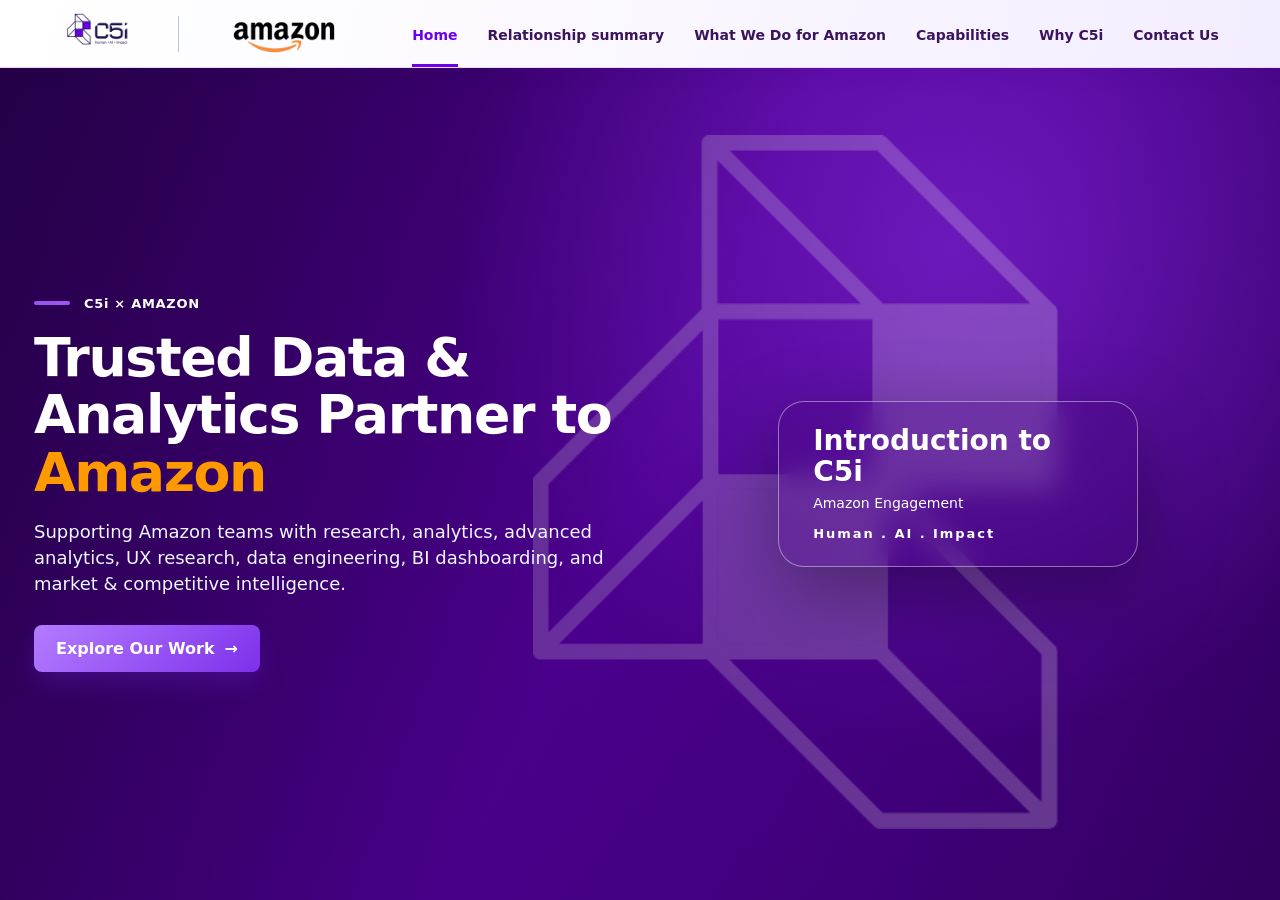
==== commit 280d28fe: "Add files via upload" ====
--- a/index.html
+++ b/index.html
@@ -17,7 +17,7 @@
       <a href="#home">Home</a>
       <a href="#relationship">Relationship summary</a>
       <a href="#capabilities">What We Do for Amazon</a>
-      <a href="#integrated-intelligence">Integrated Intelligence</a>
+      <a href="#integrated-intelligence">Capabilities</a>
       <a href="#differentiators">Why C5i</a>
       <a href="#cta">Contact Us</a>
     </nav>
@@ -128,6 +128,8 @@
 window.scrollTo(0,0);
 </script>
 <script src="app.js"></script>
+<link rel="stylesheet" href="single-section.css">
+<script src="single-section.js" defer></script>
 <style id="ii-pinned-navigation-style">
 #iiPinnedNavigation{position:fixed;left:0;right:0;top:var(--ii-main-header-height,96px);z-index:950;display:none;background:rgba(255,255,255,.98);box-shadow:0 10px 26px rgba(40,0,75,.10);padding:8px clamp(16px,2.5vw,48px) 6px;box-sizing:border-box}
 #iiPinnedNavigation.visible{display:block}
--- a/styles.css
+++ b/styles.css
@@ -437,3 +437,110 @@
 .ii-sticky-main-button:hover:not(.active),.ii-sticky-sub-button:hover:not(.active){background:#f6efff}
 @media(max-width:750px){.ii-sticky-main-row,.ii-sticky-sub-row{overflow-x:auto}
  .ii-sticky-main-button,.ii-sticky-sub-button{flex:0 0 auto;min-width:110px;font-size:11px}}
+
+
+/* Contact Us: full available viewport, original two-column composition. */
+@media(min-width:761px){
+  html body main #cta.cta.section{
+    box-sizing:border-box!important;
+    width:100%!important;
+    max-width:none!important;
+    min-height:calc(100vh - var(--header-h, 94px) - 82px)!important;
+    height:auto!important;
+    padding:clamp(32px,4vh,55px) clamp(32px,3vw,64px)!important;
+    display:grid!important;
+    grid-template-columns:minmax(0,1fr) minmax(320px,410px)!important;
+    column-gap:clamp(24px,4vw,90px)!important;
+    align-items:center!important;
+    justify-content:space-between!important;
+    overflow:hidden!important;
+  }
+  html body #cta .cta-content{grid-column:1!important;min-width:0!important;max-width:100%!important}
+  html body #cta .partner-card{
+    grid-column:2!important;justify-self:end!important;align-self:center!important;
+    width:min(100%,410px)!important;max-width:410px!important;
+    margin:0!important;position:relative!important;top:auto!important;left:auto!important;right:auto!important;bottom:auto!important;
+  }
+  html body #cta .cta-bg{
+    background-position:72% center,center,center!important;
+    background-size:auto 68%,cover,cover!important;
+  }
+  html body #cta .hero-actions{margin-top:26px!important}
+}
+@media(min-width:761px) and (max-width:1100px){
+ html body main #cta.cta.section{grid-template-columns:minmax(0,1fr) minmax(260px,330px)!important}
+}
+@media(max-width:760px){
+ html body #cta.cta.section{height:auto!important;min-height:calc(100dvh - var(--header-h,68px))!important;display:flex!important;flex-direction:column!important;justify-content:center!important}
+ html body #cta .partner-card{margin-top:24px!important;max-width:100%!important}
+}
+
+/* Final Contact Us isolation and logo-safe placement. */
+body[data-c5i-view]:not([data-c5i-view="cta"]) main > #cta.cta.section,
+body[data-c5i-view]:not([data-c5i-view="cta"]) main > #cta .partner-card{
+  display:none!important;
+}
+@media (min-width:761px){
+  html body[data-c5i-view="cta"] main #cta.cta.section{
+    display:grid!important;
+    grid-template-columns:minmax(0,1fr) 275px!important;
+    gap:clamp(24px,3vw,56px)!important;
+    align-items:center!important;
+    min-height:calc(100dvh - var(--header-h,94px) - 80px)!important;
+    height:auto!important;
+    padding:clamp(30px,4vh,55px) clamp(34px,3vw,64px)!important;
+  }
+  html body[data-c5i-view="cta"] #cta .partner-card{
+    display:block!important;
+    grid-column:2!important;
+    justify-self:end!important;
+    width:275px!important;
+    max-width:275px!important;
+    padding:22px 24px!important;
+    margin:0!important;
+    position:relative!important;
+    inset:auto!important;
+  }
+  html body[data-c5i-view="cta"] #cta .partner-card strong{font-size:21px!important}
+  html body[data-c5i-view="cta"] #cta .partner-card a{font-size:14px!important;overflow-wrap:anywhere}
+  html body[data-c5i-view="cta"] #cta .cta-bg{
+    background-position:65% center,center,center!important;
+    background-size:auto 65%,cover,cover!important;
+  }
+}
+@media(max-width:760px){
+  html body[data-c5i-view="cta"] #cta .partner-card{width:min(100%,310px)!important;margin:20px 0 0 auto!important}
+  html body[data-c5i-view="cta"] #cta .cta-bg{background-size:auto 42%,cover,cover!important;background-position:58% 80%,center,center!important}
+}
+
+/* Center card content as a group, without changing card dimensions.
+   Reserve a separate bottom zone for Explore so text never overlaps it. */
+#capabilities .cap-card {
+  display: flex;
+  flex-direction: column;
+  justify-content: center;
+  align-items: stretch;
+  padding-bottom: 63px;
+}
+#capabilities .cap-card .cap-card-body {
+  position: relative;
+  width: 100%;
+  display: flex;
+  flex-direction: column;
+  align-items: center;
+  justify-content: center;
+  margin: 0;
+  transform: none;
+}
+#capabilities .cap-card .cap-icon,
+#capabilities .cap-card h3,
+#capabilities .cap-card p {
+  transform: none !important;
+}
+#capabilities .cap-card .cap-icon { flex: 0 0 auto; }
+#capabilities .cap-card h3 { width: 100%; }
+#capabilities .cap-card p { width: 100%; margin-top: 0; margin-bottom: 0; }
+#capabilities .cap-card a.cap-explore {
+  bottom: 18px;
+  z-index: 3;
+}
--- a/single-section.css
+++ b/single-section.css
@@ -0,0 +1,43 @@
+/* Independent main navigation views. Does not change existing card or header design. */
+body[data-c5i-view] main > section {display:none!important}
+body[data-c5i-view="home"] #home,
+body[data-c5i-view="relationship"] #relationship,
+body[data-c5i-view="relationship"] #teams,
+body[data-c5i-view="capabilities"] #capabilities,
+body[data-c5i-view="integrated-intelligence"] #integrated-intelligence,
+body[data-c5i-view="differentiators"] #differentiators,
+body[data-c5i-view="cta"] #cta {display:block!important}
+body[data-c5i-view="home"] #home{display:flex!important}
+body[data-c5i-view="relationship"] #relationship{display:flex!important}
+body[data-c5i-view="capabilities"] #capabilities{display:flex!important}
+body[data-c5i-view]:not([data-c5i-view="cta"]) footer{display:none!important}
+body[data-c5i-view] main{min-height:calc(100vh - var(--header-h, 100px));background:#fff}
+body[data-c5i-view="home"] main{background:#2c0056}
+body[data-c5i-view="integrated-intelligence"] #integrated-intelligence{margin-top:0!important}
+body[data-c5i-view="relationship"] #teams{padding-top:28px!important;padding-bottom:36px!important}
+body[data-c5i-view="capabilities"] #capabilities{padding-top:24px!important}
+/* No clipping: long selected views use the browser's normal scroll area. */
+body[data-c5i-view] main,body[data-c5i-view] main>section{overflow:visible}
+
+/* Relationship Summary contains partnership statistics AND Amazon Teams. */
+body[data-c5i-view="relationship"] #relationship{display:flex!important}
+body[data-c5i-view="relationship"] #teams{display:block!important}
+body[data-c5i-view="relationship"] main{min-height:calc(100dvh - var(--header-h, 100px))}
+/* Home hero fits the available viewport: no overhanging diamond or pale band. */
+body[data-c5i-view="home"]{background:#310063!important}
+body[data-c5i-view="home"] main{min-height:0!important;background:#310063!important}
+body[data-c5i-view="home"] #home{
+  display:grid!important;
+  grid-template-columns:minmax(0,1.05fr) minmax(0,.95fr)!important;
+  align-items:center!important;
+  height:calc(100dvh - var(--header-h, 100px))!important;
+  min-height:0!important;
+  overflow:hidden!important;
+  padding-top:24px!important;padding-bottom:24px!important;
+}
+body[data-c5i-view="home"] #home::after{content:none!important;display:none!important}
+body[data-c5i-view="home"] #home .hero-card{justify-self:center!important;max-width:100%}
+@media(max-width:760px){
+ body[data-c5i-view="home"] #home{grid-template-columns:1fr!important;min-height:calc(100dvh - var(--header-h, 100px))!important;height:auto!important;gap:18px;padding:24px 18px!important}
+ body[data-c5i-view="home"] #home .hero-card{justify-self:stretch!important}
+}
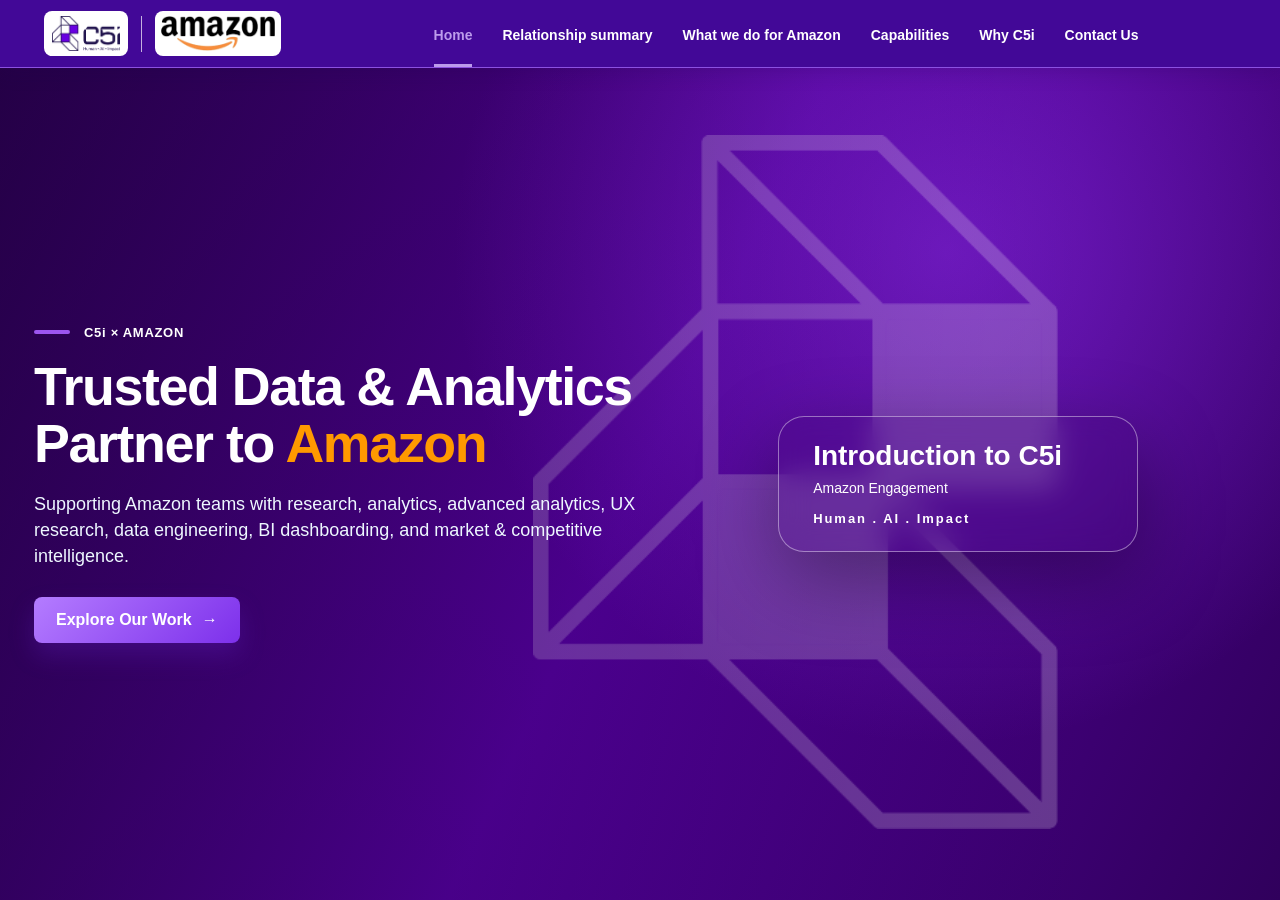
==== commit ccfe1842: "Add files via upload" ====
--- a/index.html
+++ b/index.html
@@ -16,7 +16,7 @@
     <nav class="nav">
       <a href="#home">Home</a>
       <a href="#relationship">Relationship summary</a>
-      <a href="#capabilities">What We Do for Amazon</a>
+      <a href="#capabilities">What we do for Amazon</a>
       <a href="#integrated-intelligence">Capabilities</a>
       <a href="#differentiators">Why C5i</a>
       <a href="#cta">Contact Us</a>
@@ -47,12 +47,12 @@
         <p>PARTNERSHIP WITH AMAZON</p>
       </div>
       <div class="metric-grid">
-        <article><div class="icon">🤝</div><strong data-count="9">0</strong><span>years old relationship</span></article>
-        <article><div class="icon">👥</div><strong data-count="30">0</strong><span>resources working with Amazon</span></article>
-        <article><div class="icon">📄</div><strong data-count="50">0</strong><span>Projects executed</span></article>
-        <article><div class="icon">▦</div><strong data-count="10">0</strong><span>Business Group</span></article>
-        <article><div class="icon">👥</div><strong data-count="35">0</strong><span>Amazon Stakeholders</span></article>
-        <article><div class="icon">🌐</div><strong data-count="8">0</strong><span>Geographies</span></article>
+        <article><div class="icon"><svg xmlns="http://www.w3.org/2000/svg" class="c5i-purple-icon" viewBox="0 0 24 24" aria-hidden="true" focusable="false" fill="none" stroke="currentColor" stroke-width="2" stroke-linecap="round" stroke-linejoin="round" shape-rendering="geometricPrecision"><path d="M2 8.2 7.2 4l4.1 1.2 2.9-1.2L22 8.2l-5.4 7.5-2.6 1.6-2.3 2.9-2.9-2.1-2.1-.4z"/><path d="m7.2 11.6 4.2 4.4 2.6 1.3m-2.7-12.1-3.2 5 2.1 2 3.5-3.1 5.1 5"/></svg></div><strong data-count="9">0</strong><span>years old relationship</span></article>
+        <article><div class="icon"><svg xmlns="http://www.w3.org/2000/svg" class="c5i-purple-icon" viewBox="0 0 24 24" aria-hidden="true" focusable="false" fill="none" stroke="currentColor" stroke-width="2" stroke-linecap="round" stroke-linejoin="round" shape-rendering="geometricPrecision"><circle cx="9.3" cy="8.3" r="3.1"/><path d="M2.4 20.1v-1.6c0-3.3 2.7-5.7 6.7-5.7s6.8 2.4 6.8 5.7v1.6H2.4Z"/><circle cx="17.4" cy="9.1" r="2.4"/><path d="M17.2 14.2c2.8 0 4.4 2 4.4 4.5v1.4h-3.6"/></svg></div><strong data-count="30">0</strong><span>resources working with Amazon</span></article>
+        <article><div class="icon"><svg xmlns="http://www.w3.org/2000/svg" class="c5i-purple-icon" viewBox="0 0 24 24" aria-hidden="true" focusable="false" fill="none" stroke="currentColor" stroke-width="2" stroke-linecap="round" stroke-linejoin="round" shape-rendering="geometricPrecision"><path d="M6 2.3h7.5l4.5 4.6v14.8H6zM13.5 2.3v4.6H18M9 11.5h6M9 15h6M9 18.5h4.2"/></svg></div><strong data-count="50">0</strong><span>Projects executed</span></article>
+        <article><div class="icon"><svg xmlns="http://www.w3.org/2000/svg" class="c5i-purple-icon" viewBox="0 0 24 24" aria-hidden="true" focusable="false" fill="none" stroke="currentColor" stroke-width="2" stroke-linecap="round" stroke-linejoin="round" shape-rendering="geometricPrecision"><rect x="3" y="3" width="18" height="18" rx="2"/><path d="M3 9h18M3 15h18M9 3v18M15 3v18"/></svg></div><strong data-count="10">0</strong><span>Business Group</span></article>
+        <article><div class="icon"><svg xmlns="http://www.w3.org/2000/svg" class="c5i-purple-icon" viewBox="0 0 24 24" aria-hidden="true" focusable="false" fill="none" stroke="currentColor" stroke-width="2" stroke-linecap="round" stroke-linejoin="round" shape-rendering="geometricPrecision"><circle cx="9.3" cy="8.3" r="3.1"/><path d="M2.4 20.1v-1.6c0-3.3 2.7-5.7 6.7-5.7s6.8 2.4 6.8 5.7v1.6H2.4Z"/><circle cx="17.4" cy="9.1" r="2.4"/><path d="M17.2 14.2c2.8 0 4.4 2 4.4 4.5v1.4h-3.6"/></svg></div><strong data-count="35">0</strong><span>Amazon Stakeholders</span></article>
+        <article><div class="icon"><svg xmlns="http://www.w3.org/2000/svg" class="c5i-purple-icon" viewBox="0 0 24 24" aria-hidden="true" focusable="false" fill="none" stroke="currentColor" stroke-width="2" stroke-linecap="round" stroke-linejoin="round" shape-rendering="geometricPrecision"><circle cx="12" cy="12" r="9"/><path d="M3.3 12h17.4M12 3c-5.5 5.5-5.5 12.5 0 18M12 3c5.5 5.5 5.5 12.5 0 18M5 7.5h14M5 16.5h14"/></svg></div><strong data-count="8">0</strong><span>Geographies</span></article>
       </div>
     </section>
 
@@ -120,6 +120,10 @@
     <strong>C5i × Amazon</strong>
     <span>United States . United Kingdom . India . United Arab Emirates</span>
     <a href="https://www.c5i.ai">www.c5i.ai</a>
+    <div class="contact-brand-legal" aria-label="C5i brand and copyright">
+      <span class="contact-brand-signoff"><strong>C5i</strong><span>Human perspective. AI-powered intelligence.</span></span>
+      <span class="contact-copyright">© 2025 C5i, All Rights Reserved. · Internal</span>
+    </div>
   </footer>
 
   <script>
@@ -205,5 +209,7 @@
  scheduleSync();
 })();
 </script>
+<link rel="stylesheet" href="relationship-viewport.css">
+<link rel="stylesheet" href="relationship-final.css">
 </body>
 </html>
--- a/styles.css
+++ b/styles.css
@@ -544,3 +544,699 @@
   bottom: 18px;
   z-index: 3;
 }
+
+
+/* White page canvas except the original Home and Contact Us hero backgrounds. */
+html, html body, html body main, html body[data-c5i-view],
+html body[data-c5i-view] main {background-color:#fff!important;}
+html body main > #relationship.metric-strip,
+html body main > #teams.teams,
+html body main > #capabilities.capabilities,
+html body main > #integrated-intelligence.integrated-intelligence,
+html body main > #differentiators.differentiators {
+  background:#fff!important;
+  background-image:none!important;
+}
+/* Restore the original Home and Contact Us appearance from the approved version.
+   Keep the next-page button independent of the background styles. */
+/* Bottom-right next-section control: only navigation, no card restyling. */
+#c5i-next-view{
+ position:fixed;right:clamp(16px,3vw,48px);bottom:clamp(16px,3vh,28px);
+ z-index:1200;display:inline-flex;align-items:center;gap:12px;
+ max-width:min(370px,calc(100vw - 32px));padding:12px 17px;
+ background:#fff;color:#26004d;border:1px solid #dcc8f3;
+ border-radius:999px;box-shadow:0 12px 34px rgba(39,0,80,.16);
+ font:700 13px/1.25 'Segoe UI',Arial,sans-serif;cursor:pointer;
+}
+#c5i-next-view:hover,#c5i-next-view:focus-visible{border-color:#6800e0;box-shadow:0 14px 34px rgba(104,0,224,.2);outline-offset:3px;}
+#c5i-next-view .next-arrow{display:grid;place-items:center;flex:0 0 28px;height:28px;background:#6800e0;color:#fff;border-radius:50%;font-size:18px;}
+#c5i-next-view[hidden]{display:none!important;}
+@media(max-width:720px){#c5i-next-view{font-size:11px;padding:10px 12px;bottom:12px;right:12px}}
+
+/* Corrected Next control: at the end of page content, never covering cards. */
+html body #c5i-next-row{
+  position:relative!important;
+  width:100%;box-sizing:border-box;
+  display:flex;justify-content:flex-end;align-items:center;
+  padding:22px clamp(20px,3vw,54px) 34px;
+  margin:0;
+  background:#fff;
+  z-index:1;
+}
+html body #c5i-next-row[hidden]{display:none!important}
+html body #c5i-next-view{
+  position:static!important;inset:auto!important;
+  display:inline-flex;align-items:center;justify-content:center;
+  background:#6800E0!important;color:#fff!important;
+  border:1px solid #6800E0!important;
+  box-shadow:0 8px 20px rgba(65,0,140,.16)!important;
+  margin:0!important;padding:12px 17px!important;
+  white-space:normal;
+}
+html body #c5i-next-view .next-arrow{
+  background:#fff!important;color:#6800E0!important;
+}
+html body #c5i-next-view:hover,
+html body #c5i-next-view:focus-visible{
+  background:#5000B0!important;
+  box-shadow:0 10px 24px rgba(65,0,140,.23)!important;
+}
+/* Home retains its violet design, with the next link in a matching footer strip. */
+html body[data-c5i-view="home"] #c5i-next-row{background:#310063!important}
+@media(max-width:720px){
+  html body #c5i-next-row{padding:18px 16px 26px}
+  html body #c5i-next-view{max-width:100%;font-size:12px!important}
+}
+
+/* Manager feedback: next button lives INSIDE the selected view, no extra band. */
+html body #c5i-next-row {
+  background:transparent!important;
+  width:100%!important;
+  padding:12px 0 0!important;
+  margin:0!important;
+  min-height:0!important;
+  align-self:stretch!important;
+  box-shadow:none!important;
+}
+/* The Home page fills the screen; anchor its next button inside the hero. */
+html body[data-c5i-view="home"] #home.hero {position:relative!important;}
+html body[data-c5i-view="home"] #home #c5i-next-row {
+  position:absolute!important;
+  bottom:clamp(12px,2.2vh,24px)!important;
+  right:clamp(18px,3vw,50px)!important;
+  width:auto!important;
+  padding:0!important;
+  z-index:5!important;
+}
+/* Relationship Summary: place next link after all nine team cards. */
+html body[data-c5i-view="relationship"] #teams #c5i-next-row {
+  position:relative!important;
+  padding:14px 0 0!important;
+  clear:both!important;
+}
+/* Contact is last in the sequence, so no next control or extra space. */
+html body[data-c5i-view="cta"] #c5i-next-row {display:none!important;}
+/* On smaller screens the Home link stays in the hero without clipping text. */
+@media(max-width:760px){
+  html body[data-c5i-view="home"] #home.hero{padding-bottom:96px!important;height:auto!important;min-height:calc(100dvh - var(--header-h,68px))!important}
+  html body[data-c5i-view="home"] #home #c5i-next-row{right:16px!important;bottom:16px!important;max-width:calc(100% - 32px)!important}
+}
+
+/* Keep the six capability cards at their original width.
+   The next button is a separate bottom row, not a seventh flex item. */
+html body[data-c5i-view="capabilities"] main > #c5i-next-row {
+  display:flex!important;
+  width:100%;
+  padding:8px clamp(20px,3vw,54px) 20px!important;
+  background:#fff!important;
+  margin:0!important;
+}
+html body[data-c5i-view="capabilities"] #capabilities {
+  flex-wrap:nowrap;
+}
+
+/* Manager review: Why C5i uses the same soft, varied card palette as
+   What We Do for Amazon. Do not change the content or any other cards. */
+#differentiators .diff-grid { align-items:stretch; }
+#differentiators .diff-card {
+  background:#f4f6ff!important;
+  background-image:linear-gradient(145deg,#f7faff 0%,#ebf1ff 100%)!important;
+  border:1px solid #dcc2fb!important;
+  box-shadow:0 12px 30px rgba(49,0,92,.07)!important;
+  border-radius:22px!important;
+}
+#differentiators .diff-card:nth-child(2) { background-image:linear-gradient(145deg,#f9fffd,#eaf7f1)!important; }
+#differentiators .diff-card:nth-child(3) { background-image:linear-gradient(145deg,#faf7ff,#f0e8ff)!important; }
+#differentiators .diff-card:nth-child(4) { background-image:linear-gradient(145deg,#fffaf6,#fff0e6)!important; }
+#differentiators .diff-card:nth-child(5) { background-image:linear-gradient(145deg,#fff8fb,#f9eafa)!important; }
+
+/* Keep the full Why C5i view (including the next-page button) within
+   the available desktop window, without an extra white strip/scrollbar. */
+@media (min-width:1101px) and (min-height:650px) {
+  html body[data-c5i-view="differentiators"] #differentiators {
+    box-sizing:border-box!important;
+    height:calc(100dvh - var(--header-h, 100px))!important;
+    min-height:0!important;
+    padding:clamp(18px,3vh,30px) clamp(30px,2.6vw,50px) 14px!important;
+    display:flex!important;
+    flex-direction:column!important;
+    justify-content:flex-start!important;
+    overflow:hidden!important;
+  }
+  html body[data-c5i-view="differentiators"] #differentiators .section-title {
+    margin-bottom:clamp(12px,2vh,20px)!important;
+    flex:0 0 auto;
+  }
+  html body[data-c5i-view="differentiators"] #differentiators .diff-grid {
+    flex:0 1 auto;
+    min-height:0;
+    gap:clamp(12px,1.2vw,20px)!important;
+  }
+  html body[data-c5i-view="differentiators"] #differentiators .diff-card {
+    min-height:0!important;
+    height:clamp(235px,42vh,345px)!important;
+    padding:clamp(16px,1.6vw,26px)!important;
+    overflow:hidden;
+  }
+  html body[data-c5i-view="differentiators"] #differentiators #c5i-next-row {
+    margin-top:auto!important;
+    flex:0 0 auto!important;
+    padding:8px 0 0!important;
+  }
+}
+
+/* Oct 23: Eliminate the blank band between Contact Us and its footer.
+   The header is fixed; the content and footer together fill the viewport. */
+@media (min-width:761px) {
+ html body[data-c5i-view="cta"] {
+   --c5i-footer-space: 84px;
+   min-height:100dvh!important;
+   box-sizing:border-box!important;
+   display:flex!important;
+   flex-direction:column!important;
+ }
+ html body[data-c5i-view="cta"] main {
+   flex:1 0 auto!important;
+   min-height:0!important;
+   display:flex!important;
+   flex-direction:column!important;
+ }
+ html body[data-c5i-view="cta"] main > #cta.cta.section {
+   flex:1 0 auto!important;
+   height:auto!important;
+   min-height:max(350px,calc(100dvh - var(--header-h, 100px) - var(--c5i-footer-space)))!important;
+   margin:0!important;
+ }
+ html body[data-c5i-view="cta"] footer {
+   flex:0 0 auto!important;
+   min-height:var(--c5i-footer-space)!important;
+   box-sizing:border-box!important;
+   padding:14px 30px!important;
+   margin:0!important;
+ }
+}
+/* Why C5i: the next button shares the same section, never an extra row. */
+@media (min-width:1101px) and (min-height:650px) {
+ html body[data-c5i-view="differentiators"] main {
+   min-height:0!important;
+ }
+ html body[data-c5i-view="differentiators"] #differentiators {
+   max-height:calc(100dvh - var(--header-h, 100px))!important;
+ }
+}
+
+/* Consistent violet pictograms in the three requested sections. */
+#relationship .icon, #teams .team-tile span, #capabilities .cap-icon, #differentiators .dicon {color:#6800E0!important;}
+.c5i-purple-icon {display:block;width:1em;height:1em;color:#6800E0;stroke:#6800E0;fill:none;flex-shrink:0;}
+#relationship .c5i-purple-icon {width:31px;height:31px;}
+#teams .c5i-purple-icon {width:29px;height:29px;margin:auto;}
+#capabilities .c5i-purple-icon {width:28px;height:28px;}
+#differentiators .c5i-purple-icon {width:34px;height:34px;}
+
+
+/* Oct 23: verified, unified purple pictograms and consistent capability card alignment.
+   Keep original card dimensions, copy, backgrounds, and Explore functionality. */
+.c5i-purple-icon {
+  display:block!important;
+  width:100%; height:100%;
+  color:#6800E0!important;
+  stroke:#6800E0!important;
+  fill:none;
+  flex:none;
+  overflow:visible;
+  shape-rendering:geometricPrecision;
+}
+#relationship .icon .c5i-purple-icon {width:38px!important;height:38px!important;}
+#teams .team-tile span {display:flex!important;align-items:center;justify-content:center;width:100%;}
+#teams .team-tile .c5i-purple-icon {width:35px!important;height:35px!important;margin:0 auto!important;}
+#capabilities .cap-card .cap-icon {
+  width:64px!important;height:64px!important;
+  padding:12px!important;
+  margin:0 auto!important;
+  display:flex!important;align-items:center!important;justify-content:center!important;
+}
+#capabilities .cap-card .cap-icon .c5i-purple-icon {width:39px!important;height:39px!important;}
+#differentiators .dicon .c5i-purple-icon {width:43px!important;height:43px!important;}
+/* All six card parts occupy the same rows: icon, headline, description, action. */
+#capabilities .capability-grid {align-items:stretch!important;}
+#capabilities .cap-card {
+  display:flex!important;flex-direction:column!important;
+  align-items:stretch!important;justify-content:flex-start!important;
+  padding:28px 16px 68px!important;
+  min-width:0!important;
+}
+#capabilities .cap-card .cap-card-body {
+  display:grid!important;
+  grid-template-columns:minmax(0,1fr)!important;
+  grid-template-rows:82px 130px auto!important;
+  align-content:start!important;
+  align-items:start!important;
+  justify-items:center!important;
+  flex:1 1 auto!important;
+  gap:0!important;
+  min-height:0!important;
+  width:100%!important;
+  margin:0!important;
+}
+#capabilities .cap-card h3 {
+  align-self:start!important;
+  padding-top:2px!important;
+  margin:0!important;
+  width:100%!important;
+  text-align:center!important;
+  overflow-wrap:break-word!important;
+}
+#capabilities .cap-card p {
+  align-self:start!important;
+  margin:0!important;
+  width:100%!important;
+  text-align:center!important;
+  overflow-wrap:normal!important;
+  line-height:1.45!important;
+}
+#capabilities .cap-card a.cap-explore {
+  position:absolute!important;
+  bottom:19px!important;
+  left:6px!important;right:6px!important;
+  margin:0!important;
+  z-index:3!important;
+  text-align:center!important;
+}
+/* Keep an icon-sized top row and consistent text alignment at narrow widths too. */
+@media(max-width:1450px){
+ #capabilities .cap-card {padding-left:13px!important;padding-right:13px!important;}
+ #capabilities .cap-card .cap-card-body {grid-template-rows:80px 125px auto!important;}
+}
+@media(max-width:1200px){
+ #capabilities .cap-card .cap-card-body {grid-template-rows:82px 92px auto!important;}
+ #capabilities .cap-card {padding-bottom:66px!important;min-height:345px!important;}
+}
+@media(max-width:650px){
+ #capabilities .cap-card .cap-card-body {grid-template-rows:80px auto auto!important;row-gap:12px!important;}
+ #capabilities .cap-card {min-height:320px!important;}
+}
+
+/* Primary Research: Quantitative / Qualitative tabs */
+.primary-research-tabs{display:grid;grid-template-columns:1fr 1fr;gap:10px;margin:14px 0 22px;border-bottom:1px solid #e5d9f5;padding-bottom:10px}
+.primary-research-tabs button{border:1px solid #d9c7f7;border-radius:10px;background:#faf7ff;color:#32124f;font:inherit;font-size:15px;font-weight:800;padding:12px 8px;cursor:pointer}
+.primary-research-tabs button.active{background:#6800e0;border-color:#6800e0;color:#fff}
+.primary-research-tabs button:focus-visible{outline:3px solid #8c51e1;outline-offset:3px}
+#primaryResearchTabPanel .cap-engagement{margin-top:0}
+#primaryResearchTabPanel .qualitative-research ul{padding-left:23px;line-height:1.6}
+#primaryResearchTabPanel .qualitative-research li{margin:0 0 13px}
+@media(max-width:520px){.primary-research-tabs{gap:6px}.primary-research-tabs button{font-size:13px;padding:10px 4px}}
+
+/* Consistent site typography */
+html,body,button,input,select,textarea{font-family:"Segoe UI",Arial,sans-serif!important;}
+
+/* Manager feedback: C5i violet navigation header with white text. */
+html body .topbar {
+  background:#420897!important;
+  background-image:none!important;
+  border-bottom:1px solid #8c51e1!important;
+  box-shadow:0 4px 18px rgba(31,0,76,.18)!important;
+}
+html body .topbar .nav a,
+html body .topbar .nav a:visited {
+  color:#ffffff!important;
+  border-bottom-color:transparent;
+}
+html body .topbar .nav a:hover,
+html body .topbar .nav a.active,
+html body .topbar .nav a[aria-current="page"] {
+  color:#ffffff!important;
+  border-bottom-color:#d5b7ff!important;
+}
+html body .topbar .nav a:focus-visible {
+  outline:2px solid #ffffff;outline-offset:3px;
+}
+/* Retain the supplied logo colors and contrast against the violet header. */
+html body .topbar .brand {
+  background:rgba(255,255,255,.98);
+  border-radius:12px;
+  padding:5px 12px;
+}
+html body .topbar .divider {background:#c5b1df!important;}
+
+/* Header polish: no white logo capsule; distinct accessible selected state. */
+html body .topbar .brand,
+html body .topbar .c5i-brand-mark,
+html body .topbar .amazon-brand-mark {
+  background:transparent!important;
+  background-image:none!important;
+  border:0!important;
+  border-radius:0!important;
+  box-shadow:none!important;
+}
+html body .topbar .brand {padding:0!important;}
+html body .topbar .nav a,
+html body .topbar .nav a:visited {
+  color:#fff!important;
+  font-weight:650!important;
+  border-bottom:3px solid transparent!important;
+  transition:color .16s ease,border-color .16s ease;
+}
+html body .topbar .nav a:hover,
+html body .topbar .nav a.active,
+html body .topbar .nav a[aria-current="page"] {
+  color:#ffce00!important;
+  font-weight:900!important;
+  border-bottom:3px solid #ffce00!important;
+}
+html body .topbar .nav a:focus-visible {outline:2px solid #ffce00!important;outline-offset:3px;}
+
+/* Logo-only contrast surfaces: two tight white backgrounds, never a full-width capsule. */
+html body .topbar .brand {
+  background:transparent!important;
+  border:0!important;
+  border-radius:0!important;
+  padding:0!important;
+  box-shadow:none!important;
+  gap:13px!important;
+}
+html body .topbar .c5i-brand-mark {
+  width:96px!important;
+  height:53px!important;
+  flex:0 0 96px!important;
+  border-radius:7px!important;
+  background:#fff!important;
+  overflow:hidden!important;
+  box-shadow:none!important;
+}
+html body .topbar .c5i-brand-mark img {
+  display:block!important;
+  width:160px!important;
+  height:85px!important;
+  max-width:none!important;
+  flex:none!important;
+  object-fit:contain!important;
+  filter:none!important;
+}
+html body .topbar .amazon-brand-mark {
+  width:164px!important;
+  height:53px!important;
+  flex:0 0 164px!important;
+  border-radius:7px!important;
+  background:#fff!important;
+  overflow:hidden!important;
+  box-shadow:none!important;
+}
+html body .topbar .amazon-brand-mark img {
+  display:block!important;
+  width:164px!important;
+  height:90px!important;
+  max-width:none!important;
+  flex:none!important;
+  object-fit:contain!important;
+  filter:none!important;
+}
+@media(max-width:850px){
+ html body .topbar .c5i-brand-mark{width:80px!important;flex-basis:80px!important;height:46px!important}
+ html body .topbar .c5i-brand-mark img{width:134px!important;height:71px!important}
+ html body .topbar .amazon-brand-mark{width:137px!important;flex-basis:137px!important;height:46px!important}
+ html body .topbar .amazon-brand-mark img{width:137px!important;height:76px!important}
+}
+
+/* Contact Us only: compact approved C5i sign-off inside the existing footer. */
+html body[data-c5i-view="cta"] footer {display:flex!important;flex-wrap:wrap;align-content:center;row-gap:7px!important;}
+html body[data-c5i-view="cta"] footer .contact-brand-legal {
+  flex:1 1 100%; display:flex; justify-content:space-between; align-items:center;
+  gap:12px; color:#d8c8e7; font-family:"Segoe UI",Arial,sans-serif;
+  font-size:12px; line-height:1.3; border-top:1px solid rgba(255,255,255,.14);
+  padding-top:7px; margin-top:1px;
+}
+html body[data-c5i-view="cta"] footer .contact-brand-signoff {display:flex;gap:12px;align-items:baseline;}
+html body[data-c5i-view="cta"] footer .contact-brand-signoff strong {color:#fff;font-size:14px;}
+html body[data-c5i-view="cta"] footer .contact-copyright {white-space:nowrap;}
+@media(max-width:760px){
+ html body[data-c5i-view="cta"] footer .contact-brand-legal {flex-direction:column;align-items:flex-start;}
+ html body[data-c5i-view="cta"] footer .contact-copyright {white-space:normal;}
+}
+
+/* Header logo clipping correction: original artwork, only transparent outer padding trimmed. */
+html body .topbar .c5i-brand-mark {width:112px!important;flex:0 0 112px!important;height:60px!important;background:#fff!important;border-radius:8px!important;overflow:hidden!important;display:flex!important;align-items:center!important;justify-content:center!important;padding:6px!important;}
+html body .topbar .amazon-brand-mark {width:168px!important;flex:0 0 168px!important;height:60px!important;background:#fff!important;border-radius:8px!important;overflow:hidden!important;display:flex!important;align-items:center!important;justify-content:center!important;padding:6px!important;}
+html body .topbar .c5i-brand-mark img,html body .topbar .amazon-brand-mark img {display:block!important;width:100%!important;height:100%!important;max-width:100%!important;max-height:100%!important;object-fit:contain!important;flex:0 1 auto!important;filter:none!important;}
+@media(max-width:850px){html body .topbar .c5i-brand-mark{width:92px!important;flex-basis:92px!important;height:50px!important;padding:5px!important}html body .topbar .amazon-brand-mark{width:140px!important;flex-basis:140px!important;height:50px!important;padding:5px!important}}
+
+/* Compact partner logos: reduce both white badges and artwork proportionally. */
+html body .topbar .c5i-brand-mark {
+  width:84px!important; flex:0 0 84px!important; height:45px!important;
+  padding:5px!important; box-sizing:border-box!important;
+}
+html body .topbar .amazon-brand-mark {
+  width:126px!important; flex:0 0 126px!important; height:45px!important;
+  padding:5px!important; box-sizing:border-box!important;
+}
+html body .topbar .c5i-brand-mark img,
+html body .topbar .amazon-brand-mark img {
+  width:100%!important; height:100%!important;
+  object-fit:contain!important; object-position:center!important;
+}
+@media(max-width:850px){
+ html body .topbar .c5i-brand-mark{width:69px!important;flex-basis:69px!important;height:38px!important;padding:4px!important}
+ html body .topbar .amazon-brand-mark{width:105px!important;flex-basis:105px!important;height:38px!important;padding:4px!important}
+}
+
+/* Manager feedback: lavender selected menu instead of yellow. */
+html body .topbar .nav a:hover,
+html body .topbar .nav a.active,
+html body .topbar .nav a[aria-current="page"] {
+  color:#BC9BEC!important;
+  border-bottom-color:#BC9BEC!important;
+  font-weight:900!important;
+}
+html body .topbar .nav a:focus-visible {outline-color:#BC9BEC!important;}
+/* Hide the two unwanted CTAs without reserving layout space. */
+html body[data-c5i-view="home"] #c5i-next-row,
+html body[data-c5i-view="differentiators"] #c5i-next-row {display:none!important;}
+
+/* Manager feedback: navigation to the next section is a text link, not a pill. */
+html body #c5i-next-view,
+html body #c5i-next-view:hover,
+html body #c5i-next-view:focus-visible {
+  background:transparent!important;
+  background-image:none!important;
+  border:0!important;
+  border-radius:0!important;
+  box-shadow:none!important;
+  color:#6800E0!important;
+  font-family:'Segoe UI',Arial,sans-serif!important;
+  font-weight:800!important;
+  padding:5px 0!important;
+  gap:10px!important;
+  text-decoration:none!important;
+}
+html body #c5i-next-view .next-arrow {
+  display:inline!important;
+  flex:none!important;
+  width:auto!important;
+  height:auto!important;
+  border-radius:0!important;
+  background:transparent!important;
+  color:#6800E0!important;
+  font-size:23px!important;
+  line-height:1!important;
+}
+html body #c5i-next-view:hover {text-decoration:underline!important;}
+/* Keep the next-link aligned to the content edge, not in a separate background strip. */
+html body #c5i-next-row {background:transparent!important;box-shadow:none!important;}
+
+/* Desktop relationship summary: statistics + teams + next link fit within the viewport. */
+@media (min-width:1350px) and (min-height:650px) {
+  html body[data-c5i-view="relationship"] main {
+    min-height:calc(100dvh - var(--header-h,100px))!important;
+    height:calc(100dvh - var(--header-h,100px))!important;
+    display:flex!important;
+    flex-direction:column!important;
+    overflow:hidden!important;
+  }
+  html body[data-c5i-view="relationship"] #relationship.metric-strip {
+    flex:0 0 auto!important;
+    padding:12px 42px!important;
+    gap:22px!important;
+  }
+  html body[data-c5i-view="relationship"] #relationship .metric-grid article {
+    padding:3px 10px!important;
+    gap:4px!important;
+  }
+  html body[data-c5i-view="relationship"] #relationship .metric-grid .icon svg {width:27px!important;height:27px!important;}
+  html body[data-c5i-view="relationship"] #relationship .metric-grid strong {font-size:35px!important;}
+  html body[data-c5i-view="relationship"] #relationship .metric-grid span {font-size:13px!important;}
+  html body[data-c5i-view="relationship"] #teams {
+    flex:1 1 auto!important;
+    min-height:0!important;
+    padding:14px 42px 12px!important;
+    display:flex!important;
+    flex-direction:column!important;
+    justify-content:center!important;
+  }
+  html body[data-c5i-view="relationship"] #teams .section-title {
+    margin-bottom:14px!important;
+    max-width:none!important;
+  }
+  html body[data-c5i-view="relationship"] #teams .section-title h2 {margin:5px 0 9px!important;}
+  html body[data-c5i-view="relationship"] #teams .section-title h4 {max-width:760px!important;}
+  html body[data-c5i-view="relationship"] #teams .team-grid {gap:12px!important;}
+  html body[data-c5i-view="relationship"] #teams .team-tile {
+    min-height:125px!important;
+    padding:10px 6px!important;
+  }
+  html body[data-c5i-view="relationship"] #teams #c5i-next-row {
+    padding-top:8px!important;
+    flex:0 0 auto!important;
+  }
+}
+
+/* Relationship Summary: compact desktop layout and equal heading hierarchy. */
+html body[data-c5i-view="relationship"] #relationship .metric-label p {
+  font-family:"Segoe UI",Arial,sans-serif!important;
+  font-size:clamp(26px,2.15vw,38px)!important;
+  line-height:1.06!important;
+  letter-spacing:-.7px!important;
+  font-weight:800!important;
+  text-transform:none!important;
+  max-width:270px;
+}
+@media(min-width:1350px) and (min-height:650px){
+ html body[data-c5i-view="relationship"] main {
+   height:calc(100dvh - var(--header-h,100px))!important;
+   min-height:0!important;
+   overflow:visible!important;
+   display:flex!important;
+   flex-direction:column!important;
+ }
+ html body[data-c5i-view="relationship"] #relationship.metric-strip {
+   padding:8px clamp(26px,2.7vw,46px)!important;
+   gap:14px!important;
+   min-height:0!important;
+ }
+ html body[data-c5i-view="relationship"] #relationship .metric-label {
+   flex:0 0 clamp(210px,21vw,315px)!important;
+   min-width:0!important;
+ }
+ html body[data-c5i-view="relationship"] #relationship .metric-grid article {
+   padding:3px 6px!important;
+   gap:2px!important;
+ }
+ html body[data-c5i-view="relationship"] #relationship .metric-grid .icon svg {width:26px!important;height:26px!important;}
+ html body[data-c5i-view="relationship"] #relationship .metric-grid strong {font-size:35px!important;line-height:1!important;}
+ html body[data-c5i-view="relationship"] #relationship .metric-grid span {font-size:12.5px!important;line-height:1.15!important;}
+ html body[data-c5i-view="relationship"] #teams {
+   flex:1 1 auto!important;
+   padding:8px clamp(26px,2.7vw,46px) 8px!important;
+   justify-content:flex-start!important;
+   min-height:0!important;
+ }
+ html body[data-c5i-view="relationship"] #teams .section-title {margin-bottom:9px!important;}
+ html body[data-c5i-view="relationship"] #teams .section-title .small-line {margin-bottom:0!important;}
+ html body[data-c5i-view="relationship"] #teams .section-title p {margin:3px 0 4px!important;}
+ html body[data-c5i-view="relationship"] #teams .section-title h2 {font-size:clamp(26px,2.15vw,38px)!important;margin:0 0 6px!important;}
+ html body[data-c5i-view="relationship"] #teams .section-title h4 {font-size:16px!important;line-height:1.25!important;}
+ html body[data-c5i-view="relationship"] #teams .team-grid {gap:10px!important;}
+ html body[data-c5i-view="relationship"] #teams .team-tile {min-height:105px!important;padding:8px 5px!important;}
+ html body[data-c5i-view="relationship"] #teams .team-tile .c5i-purple-icon {width:29px!important;height:29px!important;}
+ html body[data-c5i-view="relationship"] #teams #c5i-next-row {
+   margin-top:0!important;
+   padding:4px 0 0!important;
+   min-height:28px!important;
+ }
+ html body[data-c5i-view="relationship"] #teams #c5i-next-view {padding:2px 0!important;font-size:14px!important;}
+ html body[data-c5i-view="relationship"] #teams #c5i-next-view .next-arrow {font-size:19px!important;}
+}
+/* Smaller viewports must scroll rather than clip the section or navigation. */
+@media(max-width:1349px), (max-height:649px){
+ html body[data-c5i-view="relationship"] main {height:auto!important;min-height:calc(100dvh - var(--header-h,100px))!important;overflow:visible!important;}
+}
+
+/* Relationship Summary final desktop fit: all 9 cards and the next link stay in view.
+   Scope strictly to this view so other page layouts are unaffected. */
+@media (min-width:1350px) and (min-height:650px) {
+  html body[data-c5i-view="relationship"] { overflow-y:hidden!important; }
+  html body[data-c5i-view="relationship"] main {
+    height:calc(100dvh - var(--header-h, 100px))!important;
+    min-height:0!important;
+    overflow:hidden!important;
+    display:flex!important;
+    flex-direction:column!important;
+  }
+  html body[data-c5i-view="relationship"] #relationship.metric-strip {
+    flex:0 0 29%!important;
+    min-height:0!important;
+    padding:6px clamp(25px,2.7vw,44px)!important;
+    gap:12px!important;
+    align-items:center!important;
+  }
+  html body[data-c5i-view="relationship"] #relationship .metric-grid article {
+    min-height:0!important;
+    padding:0 4px!important;
+    gap:1px!important;
+    grid-template-rows:32px 43px 44px!important;
+  }
+  html body[data-c5i-view="relationship"] #relationship .metric-grid .icon,
+  html body[data-c5i-view="relationship"] #relationship .metric-grid .icon svg {
+    width:28px!important;height:28px!important;
+  }
+  html body[data-c5i-view="relationship"] #relationship .metric-grid strong {
+    height:43px!important;font-size:35px!important;
+  }
+  html body[data-c5i-view="relationship"] #relationship .metric-grid span {
+    min-height:0!important;font-size:12.5px!important;line-height:1.16!important;
+  }
+  html body[data-c5i-view="relationship"] #teams {
+    flex:1 1 71%!important;
+    min-height:0!important;
+    padding:10px clamp(25px,2.7vw,44px) 8px!important;
+    display:flex!important;
+    flex-direction:column!important;
+    justify-content:flex-start!important;
+    overflow:hidden!important;
+  }
+  html body[data-c5i-view="relationship"] #teams .section-title {
+    flex:0 0 auto!important;
+    margin:0 0 12px!important;
+    max-width:none!important;
+  }
+  html body[data-c5i-view="relationship"] #teams .section-title .small-line {
+    margin:0 0 5px!important;
+  }
+  html body[data-c5i-view="relationship"] #teams .section-title p {
+    margin:2px 0 4px!important;
+  }
+  html body[data-c5i-view="relationship"] #teams .section-title h2 {
+    font-size:clamp(28px,2.25vw,38px)!important;
+    line-height:1.05!important;
+    margin:0 0 6px!important;
+  }
+  html body[data-c5i-view="relationship"] #teams .section-title h4 {
+    font-size:15px!important;
+    line-height:1.24!important;
+    max-width:780px!important;
+  }
+  html body[data-c5i-view="relationship"] #teams .team-grid {
+    flex:0 0 auto!important;
+    gap:10px!important;
+  }
+  html body[data-c5i-view="relationship"] #teams .team-tile {
+    min-height:110px!important;
+    padding:7px 4px!important;
+  }
+  html body[data-c5i-view="relationship"] #teams #c5i-next-row {
+    flex:0 0 auto!important;
+    margin:0!important;
+    padding:7px 0 0!important;
+    min-height:30px!important;
+    justify-content:flex-end!important;
+  }
+  html body[data-c5i-view="relationship"] #teams #c5i-next-view {
+    font-size:14px!important;
+    padding:3px 0!important;
+    line-height:1.25!important;
+  }
+}
+/* Preserve readable content rather than clipping on genuinely short screens. */
+@media (max-height:649px) {
+  html body[data-c5i-view="relationship"] {overflow-y:auto!important;}
+  html body[data-c5i-view="relationship"] main,
+  html body[data-c5i-view="relationship"] #teams {height:auto!important;overflow:visible!important;}
+}
--- a/relationship-viewport.css
+++ b/relationship-viewport.css
@@ -0,0 +1,86 @@
+/* Relationship Summary: one-screen desktop layout, including the next-page link.
+   This file is loaded last to supersede older, conflicting spacing patches. */
+@media (min-width: 1300px) and (min-height: 720px) {
+  html body[data-c5i-view="relationship"] {
+    height:100dvh!important;
+    overflow-y:hidden!important;
+  }
+  html body[data-c5i-view="relationship"] main {
+    display:flex!important;
+    flex-direction:column!important;
+    height:calc(100dvh - var(--relationship-header-px, 100px))!important;
+    min-height:0!important;
+    max-height:calc(100dvh - var(--relationship-header-px, 100px))!important;
+    overflow:hidden!important;
+  }
+  html body[data-c5i-view="relationship"] #relationship.metric-strip {
+    display:flex!important;
+    flex:0 0 29%!important;
+    height:29%!important;
+    min-height:0!important;
+    padding:6px clamp(24px,2.7vw,44px)!important;
+    align-items:center!important;
+    gap:18px!important;
+  }
+  html body[data-c5i-view="relationship"] #relationship .metric-grid {
+    padding:0!important;
+    align-self:center!important;
+  }
+  html body[data-c5i-view="relationship"] #relationship .metric-grid article {
+    grid-template-rows:32px 43px 43px!important;
+    min-height:0!important;
+    padding:0 5px!important;
+    gap:1px!important;
+  }
+  html body[data-c5i-view="relationship"] #relationship .metric-grid strong {font-size:36px!important;height:43px!important;}
+  html body[data-c5i-view="relationship"] #relationship .metric-grid span {font-size:12.5px!important;line-height:1.16!important;}
+  html body[data-c5i-view="relationship"] #teams.teams.section {
+    display:flex!important;
+    flex:1 1 71%!important;
+    height:71%!important;
+    min-height:0!important;
+    padding:9px clamp(24px,2.7vw,44px) 10px!important;
+    flex-direction:column!important;
+    justify-content:flex-start!important;
+    overflow:hidden!important;
+  }
+  html body[data-c5i-view="relationship"] #teams .section-title {
+    flex:0 0 auto!important;
+    margin:0 0 10px!important;
+    padding:0!important;
+  }
+  html body[data-c5i-view="relationship"] #teams .section-title .small-line {margin:0 0 4px!important;}
+  html body[data-c5i-view="relationship"] #teams .section-title p {margin:2px 0 4px!important;}
+  html body[data-c5i-view="relationship"] #teams .section-title h2 {margin:0 0 6px!important;line-height:1.06!important;}
+  html body[data-c5i-view="relationship"] #teams .section-title h4 {line-height:1.2!important;}
+  html body[data-c5i-view="relationship"] #teams .team-grid {
+    display:grid!important;
+    flex:0 0 auto!important;
+    gap:10px!important;
+    margin:0!important;
+  }
+  html body[data-c5i-view="relationship"] #teams .team-tile {
+    min-height:105px!important;
+    padding:6px 4px!important;
+  }
+  html body[data-c5i-view="relationship"] #teams #c5i-next-row {
+    display:flex!important;
+    flex:0 0 auto!important;
+    align-self:flex-end!important;
+    position:static!important;
+    margin:8px 0 0!important;
+    padding:0!important;
+    min-height:27px!important;
+    width:auto!important;
+    justify-content:flex-end!important;
+  }
+  html body[data-c5i-view="relationship"] #teams #c5i-next-view {
+    display:inline-flex!important;
+    align-items:center!important;
+    gap:12px!important;
+    padding:0!important;
+    margin:0!important;
+    font-size:15px!important;
+    line-height:1.3!important;
+  }
+}
--- a/relationship-final.css
+++ b/relationship-final.css
@@ -0,0 +1,46 @@
+/* Relationship Summary: compact, one-viewport desktop composition. */
+@media (min-width: 1300px) and (min-height: 690px) {
+ body[data-c5i-view="relationship"] {overflow-y:hidden!important;}
+ body[data-c5i-view="relationship"] main {
+   position:relative!important; display:flex!important; flex-direction:column!important;
+   height:calc(100dvh - var(--relationship-header-px, 90px))!important;
+   max-height:calc(100dvh - var(--relationship-header-px, 90px))!important;
+   min-height:0!important; overflow:hidden!important;
+ }
+ body[data-c5i-view="relationship"] #relationship.metric-strip {
+   flex:0 0 27%!important;height:27%!important;min-height:0!important;
+   padding:4px 3%!important;gap:10px!important;
+ }
+ body[data-c5i-view="relationship"] #relationship .metric-grid article {
+   grid-template-rows:30px 42px 43px!important;gap:0!important;
+ }
+ body[data-c5i-view="relationship"] #teams.teams.section {
+   position:relative!important;flex:1 1 auto!important;height:auto!important;
+   min-height:0!important;overflow:hidden!important;
+   padding:12px 3% 38px!important;
+   justify-content:flex-start!important;
+ }
+ body[data-c5i-view="relationship"] #teams .section-title {
+   margin:0 0 9px!important;max-width:850px!important;
+ }
+ body[data-c5i-view="relationship"] #teams .section-title .small-line {margin-bottom:3px!important;}
+ body[data-c5i-view="relationship"] #teams .section-title p {margin:3px 0 4px!important;}
+ body[data-c5i-view="relationship"] #teams .section-title h2 {margin:0 0 4px!important;}
+ body[data-c5i-view="relationship"] #teams .section-title h4 {margin:0!important;line-height:1.18!important;}
+ body[data-c5i-view="relationship"] #teams .team-grid {
+   flex:0 0 auto!important;gap:10px!important;margin:0!important;
+ }
+ body[data-c5i-view="relationship"] #teams .team-tile {
+   min-height:102px!important;padding:5px 3px!important;
+ }
+ body[data-c5i-view="relationship"] #teams #c5i-next-row {
+   position:absolute!important;right:3%!important;bottom:8px!important;
+   margin:0!important;padding:0!important;height:26px!important;
+   min-height:0!important;width:auto!important;z-index:4!important;
+   display:flex!important;align-items:center!important;
+ }
+ body[data-c5i-view="relationship"] #teams #c5i-next-view {
+   display:inline-flex!important;font-size:15px!important;line-height:1.15!important;
+   padding:0!important;margin:0!important;
+ }
+}
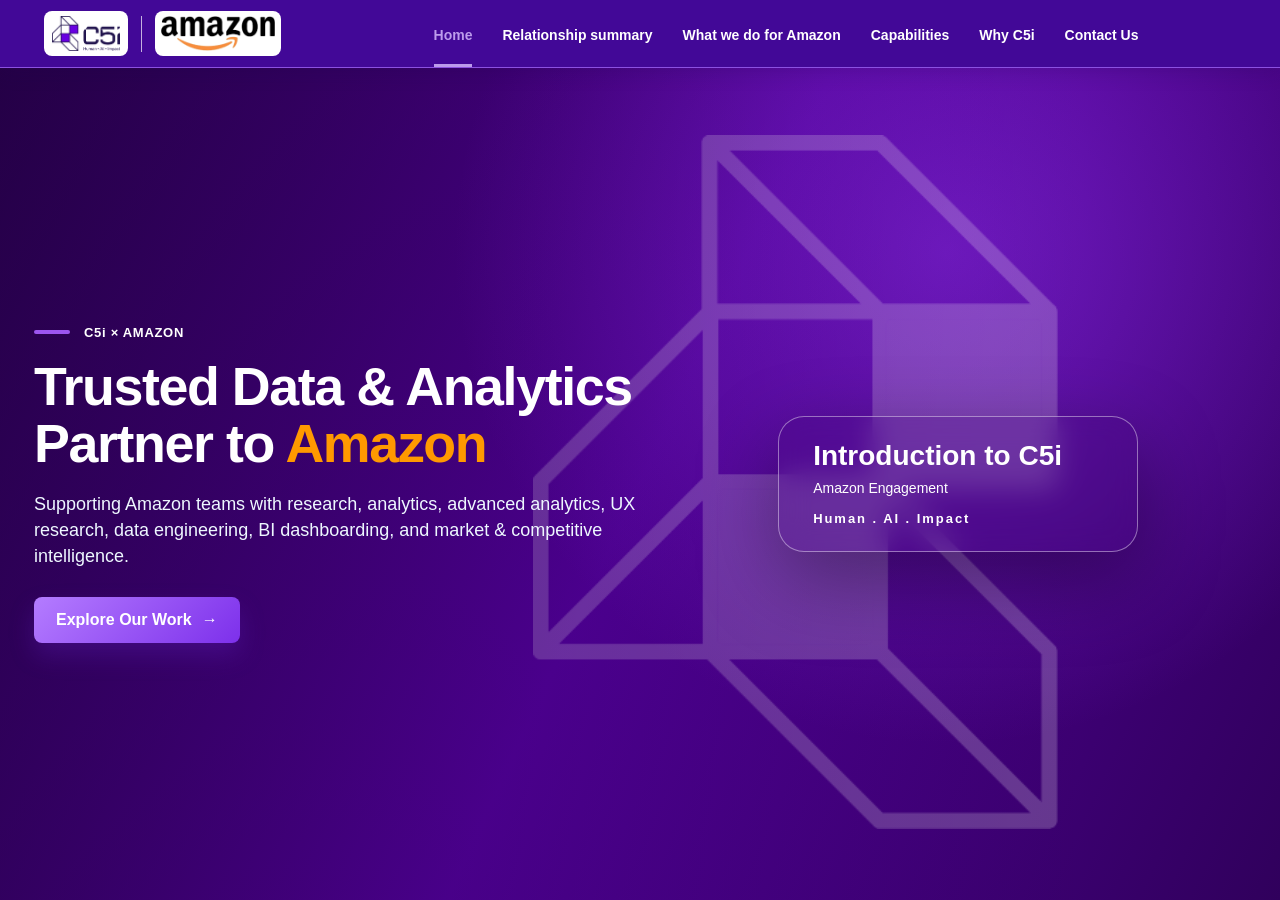
==== commit ccf79d3b: "Add files via upload" ====
--- a/index.html
+++ b/index.html
@@ -211,5 +211,8 @@
 </script>
 <link rel="stylesheet" href="relationship-viewport.css">
 <link rel="stylesheet" href="relationship-final.css">
+<link rel="stylesheet" href="relationship-screen-fit.css">
+<link rel="stylesheet" href="relationship-visible-link.css">
+<link rel="stylesheet" href="relationship-onescreen.css">
 </body>
 </html>
--- a/relationship-screen-fit.css
+++ b/relationship-screen-fit.css
@@ -0,0 +1,79 @@
+/* Final relationship-only desktop fit. Overrides older conflicting layout patches. */
+@media (min-width:1250px) and (min-height:650px) {
+ html body[data-c5i-view="relationship"] main {
+   display:grid!important;
+   grid-template-columns:minmax(0,1fr)!important;
+   grid-template-rows: minmax(0,180px) minmax(0,1fr)!important;
+   height:calc(100dvh - var(--relationship-header-px,100px))!important;
+   min-height:0!important;
+   max-height:calc(100dvh - var(--relationship-header-px,100px))!important;
+   overflow:hidden!important;
+ }
+ html body[data-c5i-view="relationship"] #relationship.metric-strip {
+   box-sizing:border-box!important;
+   grid-row:1!important;
+   height:180px!important;
+   min-height:0!important;
+   max-height:180px!important;
+   flex:none!important;
+   padding:4px 2.7vw!important;
+   gap:12px!important;
+   align-items:center!important;
+ }
+ html body[data-c5i-view="relationship"] #relationship .metric-grid article {
+   grid-template-rows:34px 42px 44px!important;
+   padding:0 4px!important;
+   min-height:0!important;
+   gap:1px!important;
+ }
+ html body[data-c5i-view="relationship"] #teams.teams.section {
+   box-sizing:border-box!important;
+   grid-row:2!important;
+   display:flex!important;
+   flex-direction:column!important;
+   justify-content:flex-start!important;
+   position:relative!important;
+   height:100%!important;
+   max-height:100%!important;
+   min-height:0!important;
+   overflow:hidden!important;
+   padding:12px 2.7vw 42px!important;
+ }
+ html body[data-c5i-view="relationship"] #teams .section-title {
+   flex:none!important;
+   margin:0 0 10px!important;
+   padding:0!important;
+ }
+ html body[data-c5i-view="relationship"] #teams .section-title .small-line {margin:0 0 5px!important;}
+ html body[data-c5i-view="relationship"] #teams .section-title p {margin:0 0 3px!important;}
+ html body[data-c5i-view="relationship"] #teams .section-title h2 {margin:0 0 5px!important;line-height:1.07!important;}
+ html body[data-c5i-view="relationship"] #teams .section-title h4 {margin:0!important;line-height:1.15!important;}
+ html body[data-c5i-view="relationship"] #teams .team-grid {
+   flex:none!important;
+   margin:0!important;
+   gap:12px!important;
+ }
+ html body[data-c5i-view="relationship"] #teams .team-tile {
+   min-height:110px!important;
+   padding:6px 4px!important;
+ }
+ html body[data-c5i-view="relationship"] #teams #c5i-next-row {
+   position:absolute!important;
+   right:2.7vw!important;
+   bottom:9px!important;
+   height:28px!important;
+   min-height:0!important;
+   width:auto!important;
+   padding:0!important;
+   margin:0!important;
+   display:flex!important;
+   align-items:center!important;
+   z-index:4!important;
+ }
+ html body[data-c5i-view="relationship"] #teams #c5i-next-view {
+   font-size:15px!important;
+   padding:0!important;
+   margin:0!important;
+   line-height:1.2!important;
+ }
+}
--- a/relationship-visible-link.css
+++ b/relationship-visible-link.css
@@ -0,0 +1,55 @@
+/* Relationship-only desktop composition. Loaded after all previous overrides. */
+@media (min-width: 1200px) and (min-height: 680px) {
+  html body[data-c5i-view="relationship"] { overflow:hidden!important; }
+  html body[data-c5i-view="relationship"] main {
+    display:grid!important;
+    grid-template-columns:minmax(0,1fr)!important;
+    grid-template-rows: 168px minmax(0,1fr)!important;
+    height:calc(100dvh - var(--relationship-header-px, 90px))!important;
+    max-height:calc(100dvh - var(--relationship-header-px, 90px))!important;
+    min-height:0!important;
+    overflow:hidden!important;
+  }
+  html body[data-c5i-view="relationship"] #relationship.metric-strip {
+    grid-row:1!important;
+    box-sizing:border-box!important;
+    height:168px!important;max-height:168px!important;min-height:0!important;
+    padding:4px 2.6vw!important;gap:12px!important;align-items:center!important;
+  }
+  html body[data-c5i-view="relationship"] #relationship .metric-grid article {
+    grid-template-rows:32px 42px 40px!important;
+    min-height:0!important;gap:0!important;
+  }
+  html body[data-c5i-view="relationship"] #teams.teams.section {
+    grid-row:2!important;position:relative!important;box-sizing:border-box!important;
+    display:flex!important;flex-direction:column!important;justify-content:flex-start!important;
+    height:100%!important;max-height:100%!important;min-height:0!important;
+    overflow:hidden!important;
+    padding:10px 2.6vw 48px!important;
+  }
+  html body[data-c5i-view="relationship"] #teams .section-title {
+    flex:none!important;margin:0 0 8px!important;padding:0!important;
+  }
+  html body[data-c5i-view="relationship"] #teams .section-title .small-line {margin:0 0 4px!important;}
+  html body[data-c5i-view="relationship"] #teams .section-title p {margin:0 0 3px!important;}
+  html body[data-c5i-view="relationship"] #teams .section-title h2 {margin:0 0 4px!important;line-height:1.08!important;}
+  html body[data-c5i-view="relationship"] #teams .section-title h4 {margin:0!important;line-height:1.14!important;}
+  html body[data-c5i-view="relationship"] #teams .team-grid {
+    flex:none!important;display:grid!important;margin:0!important;gap:10px!important;
+  }
+  html body[data-c5i-view="relationship"] #teams .team-tile {
+    box-sizing:border-box!important;min-height:105px!important;padding:5px 4px!important;
+  }
+  html body[data-c5i-view="relationship"] #teams #c5i-next-row {
+    display:flex!important;position:absolute!important;right:2.6vw!important;
+    bottom:12px!important;top:auto!important;left:auto!important;
+    width:auto!important;height:28px!important;min-height:0!important;
+    padding:0!important;margin:0!important;z-index:10!important;
+    align-items:center!important;justify-content:flex-end!important;
+  }
+  html body[data-c5i-view="relationship"] #teams #c5i-next-view {
+    display:inline-flex!important;align-items:center!important;gap:12px!important;
+    margin:0!important;padding:0!important;font-size:16px!important;
+    line-height:1.3!important;
+  }
+}
--- a/relationship-onescreen.css
+++ b/relationship-onescreen.css
@@ -0,0 +1,40 @@
+/* Relationship summary: everything (partnership stats, Amazon teams, next-page link) fits ONE window
+   at any screen size / Windows display scaling. Sizes follow the window height (dvh). Loaded last. */
+@media (min-width:900px) {
+  html body[data-c5i-view="relationship"]{height:100dvh!important;overflow:hidden!important}
+  html:has(body[data-c5i-view="relationship"]){overflow:hidden!important;scrollbar-width:none!important}
+  html body[data-c5i-view="relationship"] main{
+    display:flex!important;flex-direction:column!important;grid-template-rows:none!important;
+    height:calc(100dvh - var(--relationship-header-px,68px))!important;
+    max-height:calc(100dvh - var(--relationship-header-px,68px))!important;
+    min-height:0!important;overflow:hidden!important}
+  html body[data-c5i-view="relationship"] #relationship.metric-strip{
+    flex:0 0 auto!important;height:clamp(118px,29dvh,300px)!important;max-height:none!important;min-height:0!important;
+    padding:0 2.7vw!important;gap:1.2vw!important;align-items:center!important}
+  html body[data-c5i-view="relationship"] #relationship .metric-grid article{
+    grid-template-rows:auto auto auto!important;align-content:center!important;min-height:0!important;padding:0 4px!important;gap:clamp(0px,.5dvh,4px)!important}
+  html body[data-c5i-view="relationship"] #relationship .metric-grid .icon svg{width:clamp(18px,3.8dvh,30px)!important;height:clamp(18px,3.8dvh,30px)!important}
+  html body[data-c5i-view="relationship"] #relationship .metric-grid strong{font-size:clamp(24px,6.6dvh,56px)!important;height:auto!important;line-height:1.05!important}
+  html body[data-c5i-view="relationship"] #relationship .metric-grid span{font-size:clamp(10px,2dvh,14px)!important;line-height:1.15!important}
+  html body[data-c5i-view="relationship"] #relationship .metric-label p{font-size:clamp(20px,4.6dvh,34px)!important;line-height:1.08!important}
+
+  html body[data-c5i-view="relationship"] #teams.teams.section{
+    position:static!important;flex:1 1 auto!important;display:flex!important;flex-direction:column!important;justify-content:flex-start!important;
+    height:auto!important;max-height:none!important;min-height:0!important;overflow:hidden!important;
+    padding:clamp(12px,3.4dvh,36px) 2.7vw clamp(8px,1.6dvh,16px)!important}
+  html body[data-c5i-view="relationship"] #teams .section-title{flex:none!important;margin:0 0 clamp(10px,3dvh,32px)!important;padding:0!important;max-width:none!important}
+  html body[data-c5i-view="relationship"] #teams .section-title .small-line{margin:0 0 clamp(2px,.6dvh,6px)!important}
+  html body[data-c5i-view="relationship"] #teams .section-title p{margin:0 0 2px!important;font-size:clamp(10px,1.9dvh,13px)!important}
+  html body[data-c5i-view="relationship"] #teams .section-title h2{margin:0 0 clamp(2px,.7dvh,6px)!important;font-size:clamp(22px,6dvh,52px)!important;line-height:1.08!important}
+  html body[data-c5i-view="relationship"] #teams .section-title h4{margin:0!important;font-size:clamp(11px,2.5dvh,20px)!important;line-height:1.2!important}
+  html body[data-c5i-view="relationship"] #teams .team-grid{flex:none!important;display:grid!important;margin:0!important;gap:clamp(6px,.9vw,14px)!important}
+  html body[data-c5i-view="relationship"] #teams .team-tile{box-sizing:border-box!important;min-height:clamp(80px,25dvh,230px)!important;padding:clamp(4px,1dvh,10px) 4px!important;font-size:clamp(11px,2.5dvh,20px)!important}
+  html body[data-c5i-view="relationship"] #teams .team-tile svg,html body[data-c5i-view="relationship"] #teams .team-tile img{width:clamp(24px,6dvh,52px)!important;height:clamp(24px,6dvh,52px)!important}
+  /* Next-page link sits right under the cards (no longer pinned to the bottom edge) */
+  html body[data-c5i-view="relationship"] #teams #c5i-next-row{
+    position:static!important;display:flex!important;align-self:flex-end!important;justify-content:flex-end!important;
+    width:auto!important;height:auto!important;min-height:0!important;margin:clamp(10px,3dvh,32px) 0 0!important;padding:0!important}
+  html body[data-c5i-view="relationship"] #teams #c5i-next-view{
+    display:inline-flex!important;align-items:center!important;gap:12px!important;margin:0!important;padding:0!important;
+    font-size:clamp(13px,2.4dvh,18px)!important;line-height:1.3!important}
+}
